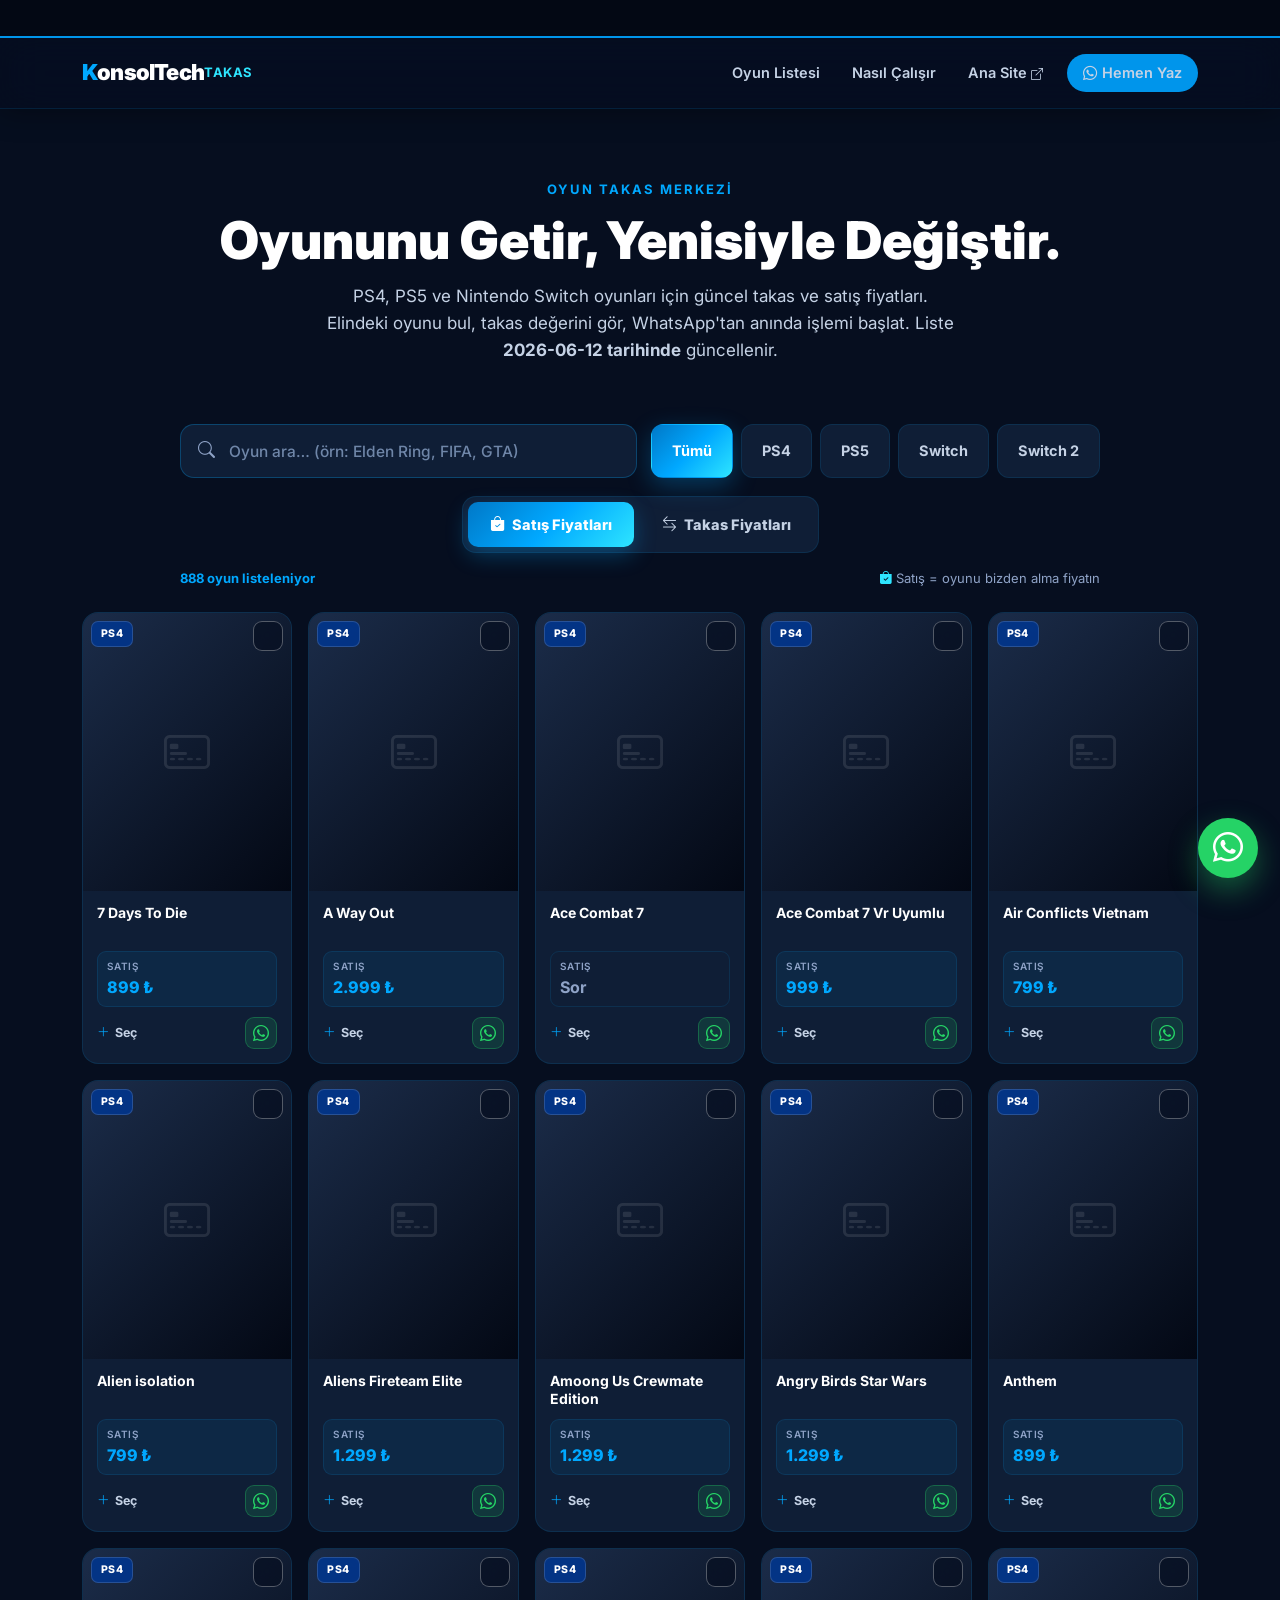
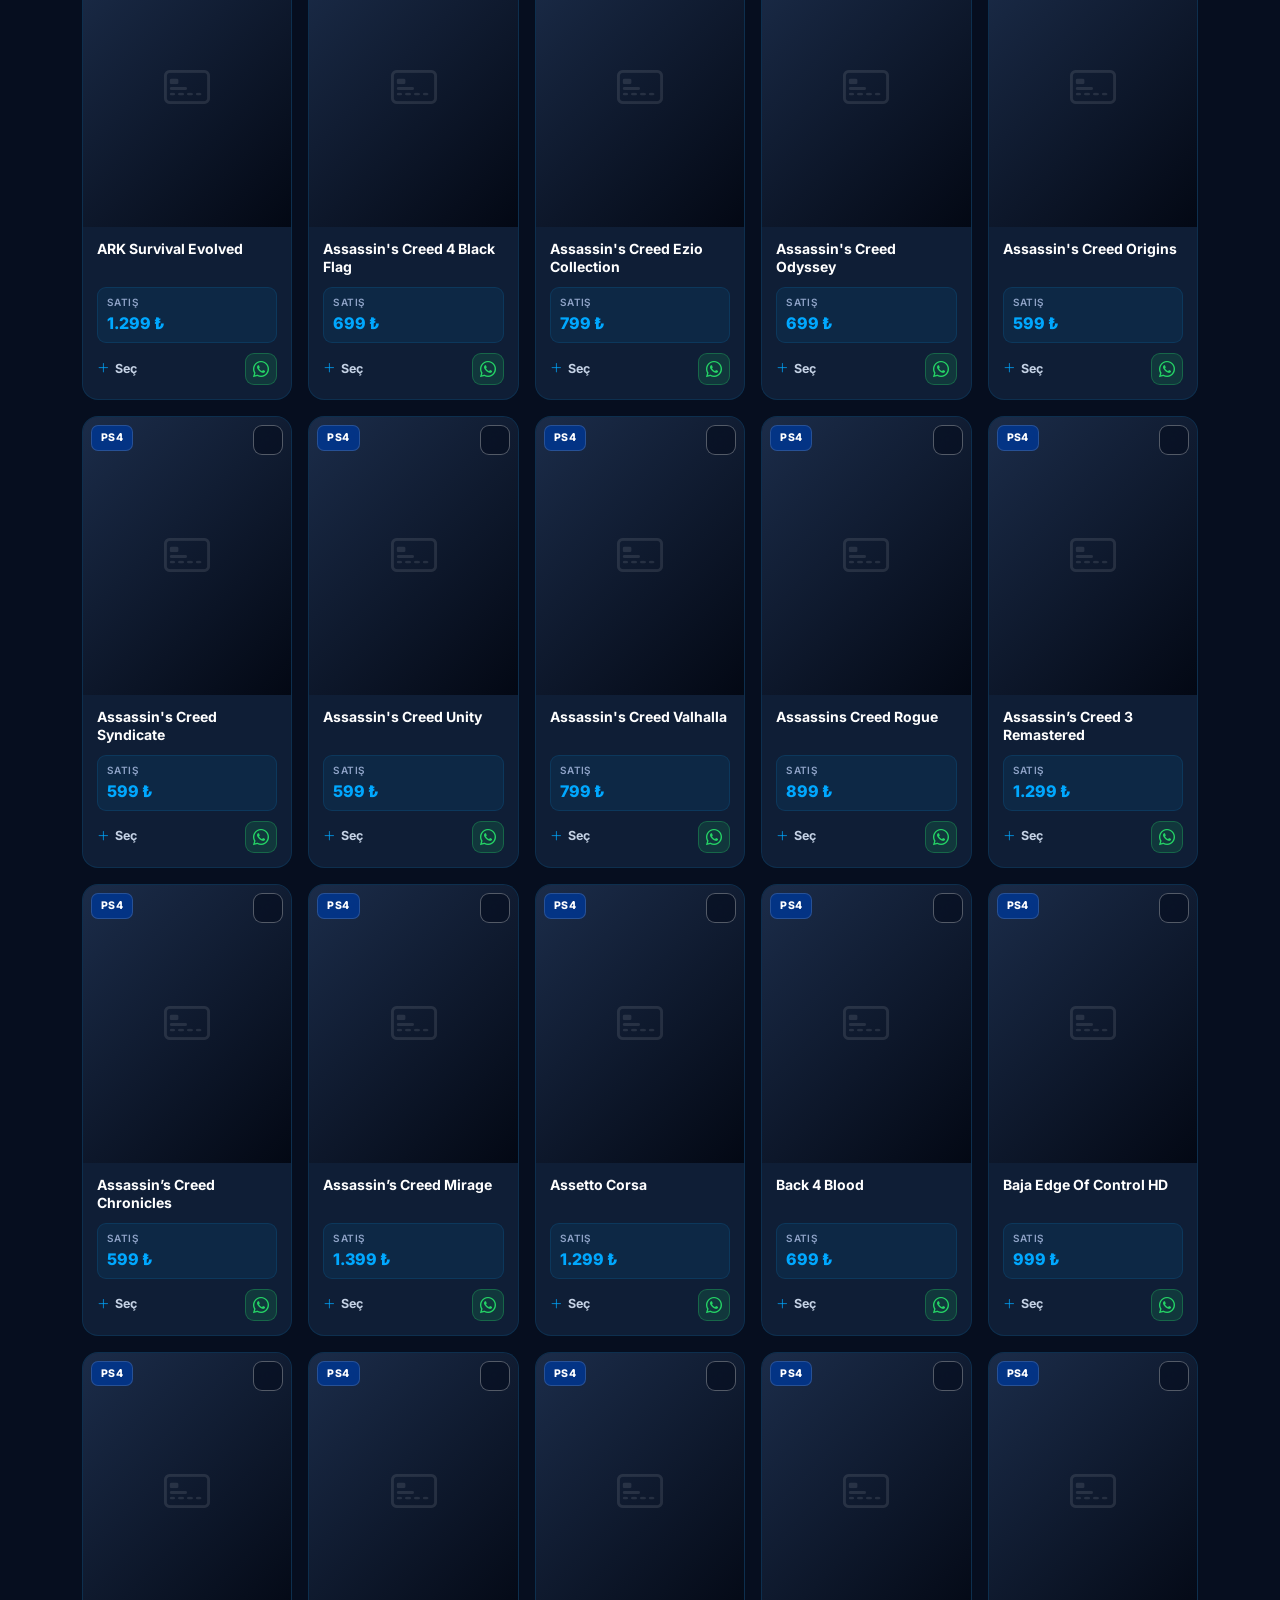
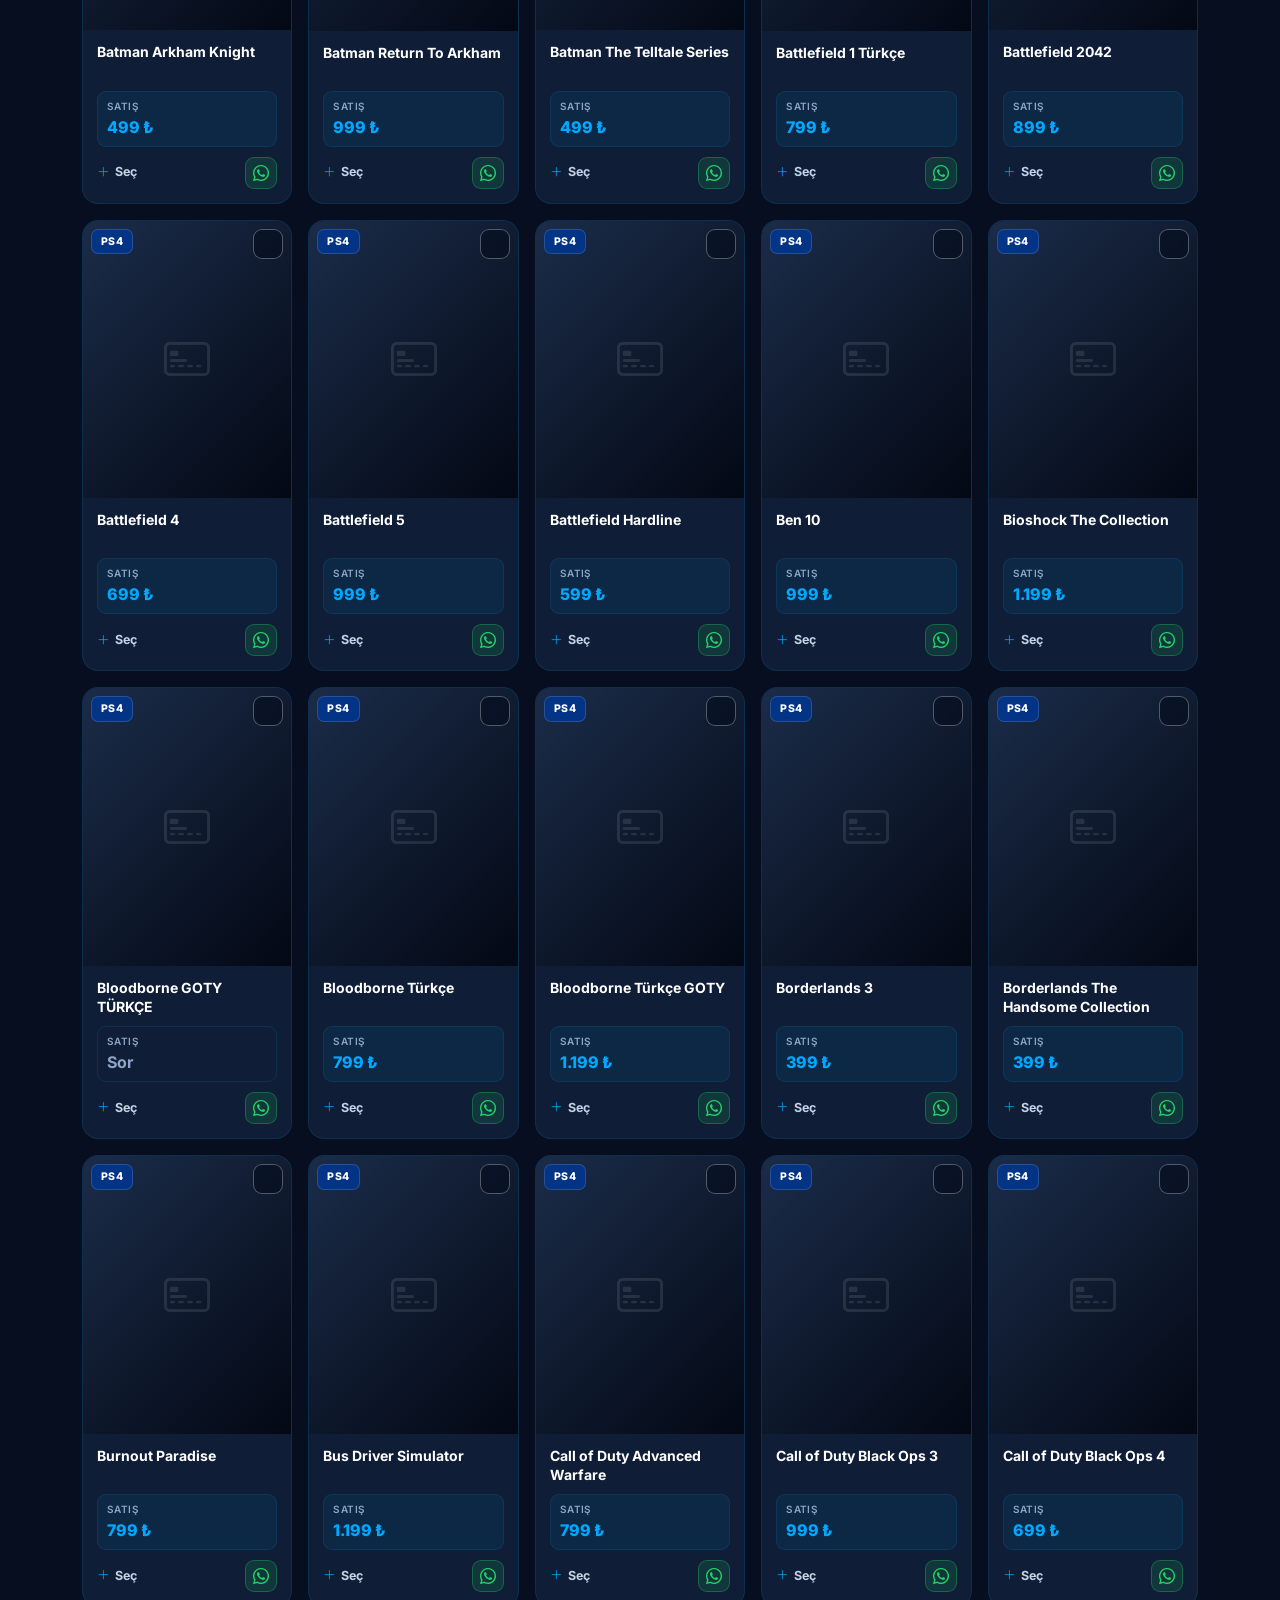
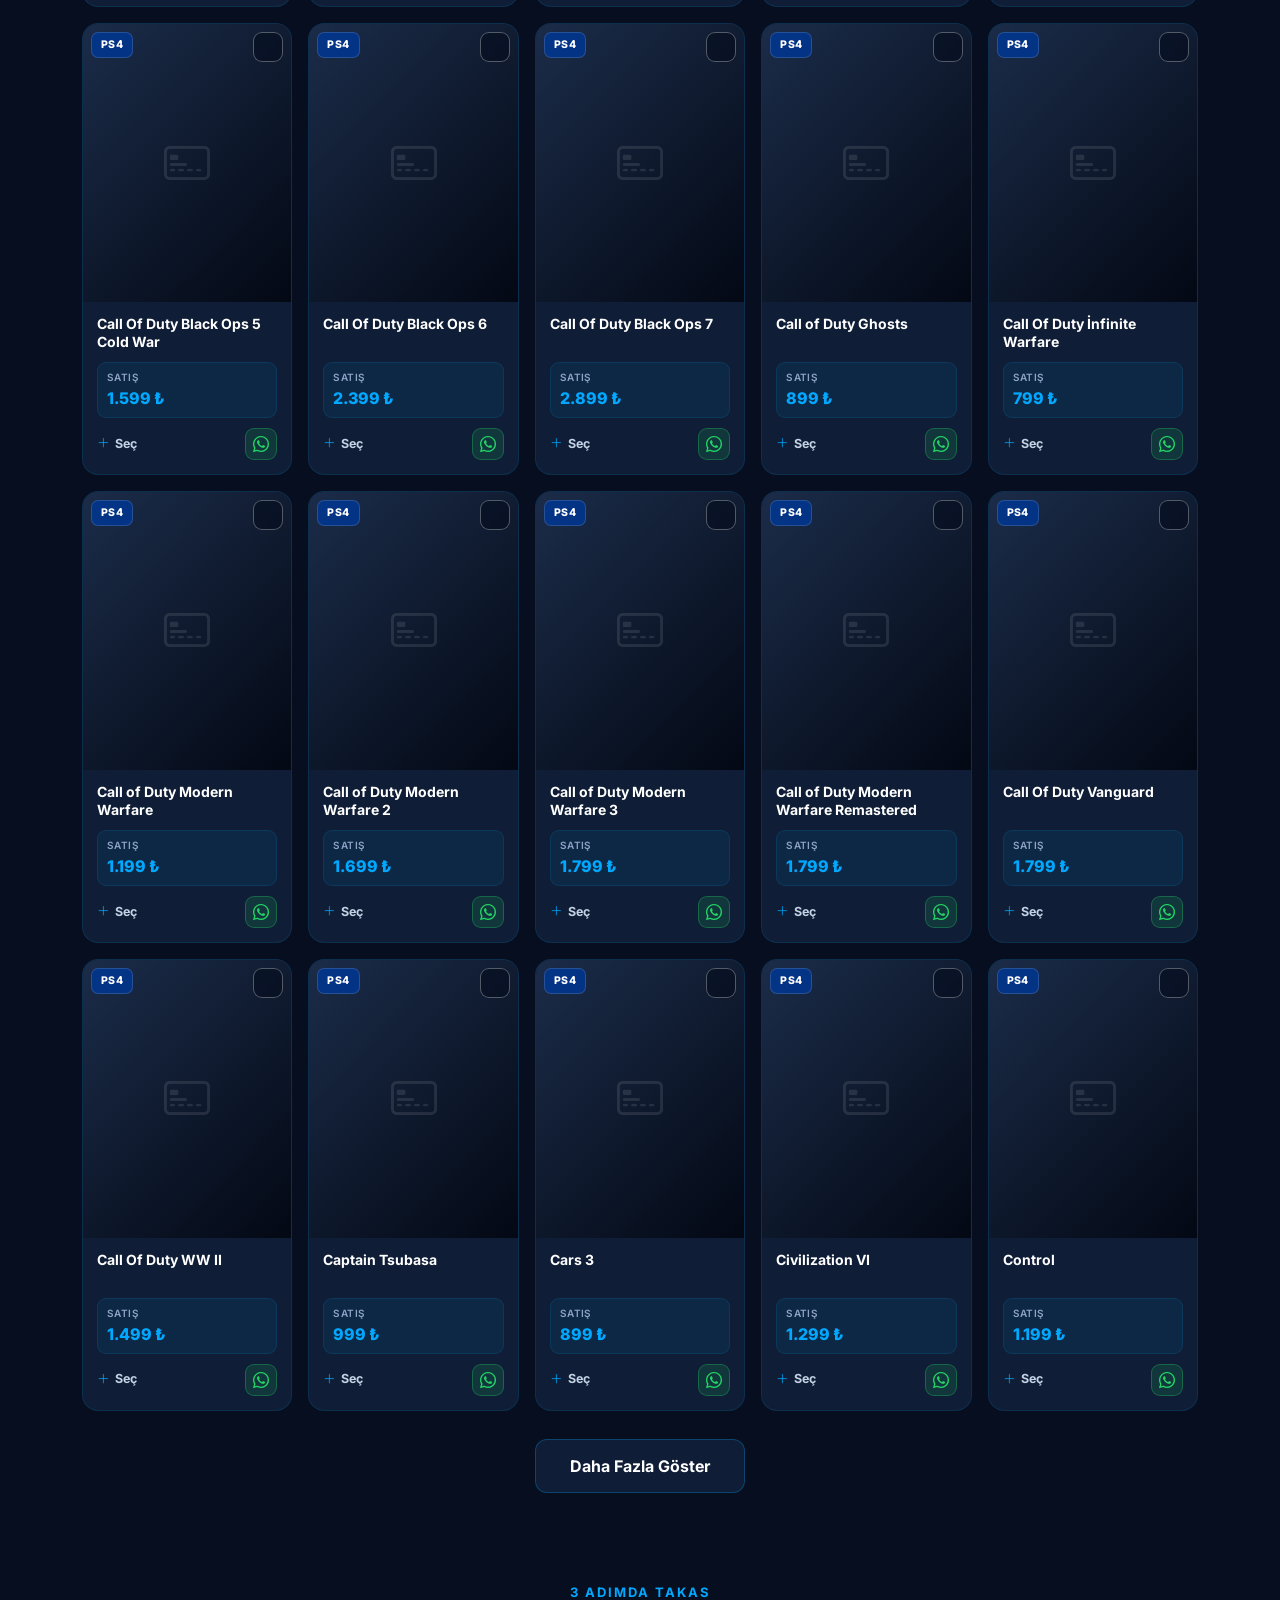
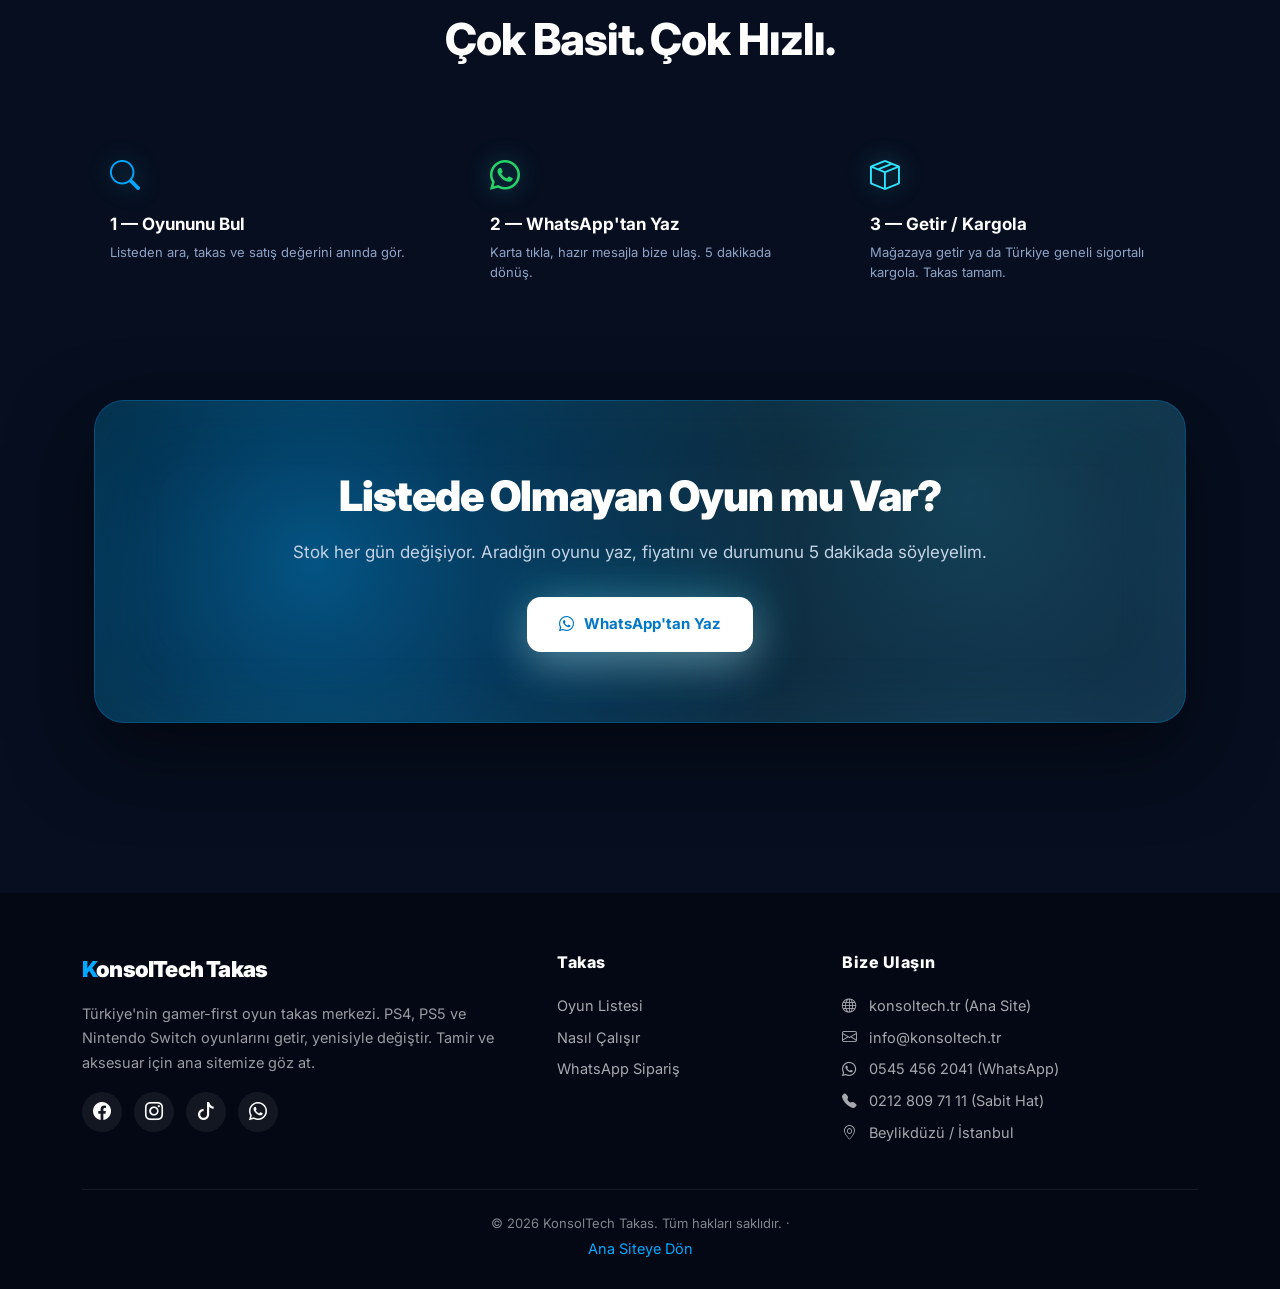
==== index.html @ df7745d8 "Google Search Console doğrulama meta etiketi eklendi Co-Authored-By: Claude Fable 5 <noreply@anthrop" ====
<!DOCTYPE html>
<html lang="tr">
<head>
<meta charset="UTF-8">
<meta name="viewport" content="width=device-width, initial-scale=1.0">

<title>Oyun Takas Merkezi | PS4 · PS5 · Switch Takas & Fiyat Listesi - KonsolTech</title>
<meta name="description" content="PS4, PS5, Nintendo Switch ve Switch 2 oyunları için güncel takas ve satış fiyatları. 870+ oyun, canlı arama, haftalık güncel liste. Oyununu getir, yenisiyle değiştir.">
<meta name="keywords" content="oyun takas, ps5 oyun takas, ps4 oyun takas, switch oyun takas, oyun fiyat listesi, ikinci el oyun, oyun değişimi, konsoltech takas, oyun takas hesaplama">
<meta name="author" content="KonsolTech - Yunus Emre Alakaz">
<meta name="robots" content="index, follow, max-image-preview:large">
<meta name="google-site-verification" content="ezY5ieU7Fpi9igBNHTkPbemkuV08y1YNwA5RbL8aCO8">
<link rel="canonical" href="https://takas.konsoltech.tr/">

<meta property="og:title" content="Oyun Takas Merkezi | KonsolTech">
<meta property="og:description" content="870+ oyun için güncel takas ve satış fiyatları. Oyununu getir, yenisiyle değiştir.">
<meta property="og:type" content="website">
<meta property="og:url" content="https://takas.konsoltech.tr/">
<meta property="og:locale" content="tr_TR">
<meta property="og:site_name" content="KonsolTech Takas">
<meta property="og:image" content="https://takas.konsoltech.tr/og-banner.jpg">
<meta property="og:image:width" content="1200">
<meta property="og:image:height" content="630">
<meta property="og:image:alt" content="KonsolTech Takas — Oyununu getir, yenisiyle değiştir. PS4, PS5, Switch oyun takası.">

<meta name="twitter:card" content="summary_large_image">
<meta name="twitter:title" content="Oyun Takas Merkezi - KonsolTech">
<meta name="twitter:description" content="PS4·PS5·Switch oyunları için güncel takas fiyatları. Canlı arama.">
<meta name="twitter:image" content="https://takas.konsoltech.tr/og-banner.jpg">

<link rel="preconnect" href="https://fonts.googleapis.com">
<link rel="preconnect" href="https://fonts.gstatic.com" crossorigin>
<link rel="preconnect" href="https://media.rawg.io">
<link rel="preconnect" href="https://shared.cloudflare.steamstatic.com">
<link href="https://fonts.googleapis.com/css2?family=Inter:wght@400;500;600;700;800;900&display=swap" rel="stylesheet">

<link href="https://cdn.jsdelivr.net/npm/bootstrap@5.3.2/dist/css/bootstrap.min.css" rel="stylesheet">
<link rel="stylesheet" href="https://cdn.jsdelivr.net/npm/bootstrap-icons@1.11.2/font/bootstrap-icons.css">

<script type="application/ld+json">
{
  "@context": "https://schema.org",
  "@type": "Store",
  "name": "KonsolTech Oyun Takas Merkezi",
  "url": "https://takas.konsoltech.tr",
  "image": "https://takas.konsoltech.tr/og-banner.jpg",
  "description": "PS4, PS5, Nintendo Switch oyun takas ve satış hizmeti.",
  "parentOrganization": {"@type": "Organization", "name": "KonsolTech", "url": "https://konsoltech.tr"},
  "founder": {"@type": "Person", "name": "Yunus Emre Alakaz"},
  "areaServed": "TR",
  "telephone": "+902128097111",
  "email": "info@konsoltech.tr",
  "address": {"@type": "PostalAddress", "addressLocality": "Beylikdüzü", "addressRegion": "İstanbul", "addressCountry": "TR"},
  "makesOffer": {
    "@type": "AggregateOffer",
    "name": "Oyun takas ve satış fiyat listesi",
    "priceCurrency": "TRY",
    "lowPrice": "199",
    "highPrice": "3999",
    "offerCount": "874"
  }
}
</script>

<script type="application/ld+json">
{
  "@context": "https://schema.org",
  "@type": "HowTo",
  "name": "3 Adımda Oyun Takası",
  "description": "KonsolTech'te oyun takası nasıl yapılır: oyununu bul, WhatsApp'tan yaz, getir veya kargola.",
  "step": [
    {"@type": "HowToStep", "position": 1, "name": "Oyununu Bul", "text": "Listeden ara, takas ve satış değerini anında gör."},
    {"@type": "HowToStep", "position": 2, "name": "WhatsApp'tan Yaz", "text": "Karta tıkla, hazır mesajla bize ulaş. 5 dakikada dönüş."},
    {"@type": "HowToStep", "position": 3, "name": "Getir / Kargola", "text": "Mağazaya getir ya da Türkiye geneli sigortalı kargola. Takas tamam."}
  ]
}
</script>

<link rel="stylesheet" href="styles.css?v=9">
</head>

<body>

<!-- Top SEO Strip -->
<div class="kt-marquee" aria-hidden="true">
  <div class="kt-marquee-track">
    <span><b>★</b> Oyununu Getir — Yenisiyle Değiştir</span>
    <span><b>•</b> 870+ Oyun Güncel Fiyat Listesi</span>
    <span><b>•</b> PS4 · PS5 · Switch · Switch 2</span>
    <span><b>•</b> Haftalık Güncel Takas Değerleri</span>
    <span><b>•</b> Şeffaf Fiyat, Anında Hesap</span>
    <span><b>★</b> Gamer'a Gamer Hizmeti</span>
    <span><b>•</b> Türkiye Geneli Sigortalı Kargo</span>
  </div>
</div>

<!-- Navbar -->
<nav class="kt-nav navbar navbar-expand-lg">
  <div class="container">
    <a class="kt-brand" href="index.html"><span>K</span>onsolTech <small style="font-weight:700;font-size:13px;color:var(--kt-cyan);letter-spacing:.5px;">TAKAS</small></a>
    <button class="navbar-toggler" type="button" data-bs-toggle="collapse" data-bs-target="#ktNav">
      <span class="navbar-toggler-icon"></span>
    </button>
    <div class="collapse navbar-collapse justify-content-end" id="ktNav">
      <ul class="navbar-nav align-items-lg-center">
        <li class="nav-item"><a class="nav-link" href="#liste">Oyun Listesi</a></li>
        <li class="nav-item"><a class="nav-link" href="#nasil">Nasıl Çalışır</a></li>
        <li class="nav-item"><a class="nav-link" href="https://konsoltech.tr" target="_blank" rel="noopener">Ana Site <i class="bi bi-box-arrow-up-right" style="font-size:12px;"></i></a></li>
        <li class="nav-item"><a class="kt-cta-nav nav-link" href="https://wa.me/905454562041" target="_blank" rel="noopener"><i class="bi bi-whatsapp"></i> Hemen Yaz</a></li>
      </ul>
    </div>
  </div>
</nav>

<!-- HERO / HEADER -->
<section class="kt-section kt-takas-head" id="liste">
  <div class="container">
    <div class="kt-section-title">
      <div class="eyebrow">Oyun Takas Merkezi</div>
      <h1 style="font-size:clamp(30px,5vw,52px);font-weight:900;line-height:1.1;margin-bottom:14px;">Oyununu Getir, <span class="grad">Yenisiyle Değiştir.</span></h1>
      <p>PS4, PS5 ve Nintendo Switch oyunları için güncel takas ve satış fiyatları. Elindeki oyunu bul, takas değerini gör, WhatsApp'tan anında işlemi başlat. Liste <b id="ktUpdated">haftalık</b> güncellenir.</p>
    </div>

    <!-- Arama + Filtre -->
    <div class="kt-takas-controls">
      <div class="kt-search">
        <i class="bi bi-search"></i>
        <input type="search" id="ktSearch" placeholder="Oyun ara… (örn: Elden Ring, FIFA, GTA)" autocomplete="off">
        <button id="ktClear" class="kt-search-clear" aria-label="Temizle" hidden><i class="bi bi-x-lg"></i></button>
      </div>
      <div class="kt-tabs" id="ktTabs">
        <button class="kt-tab is-active" data-platform="all">Tümü</button>
        <button class="kt-tab" data-platform="ps4">PS4</button>
        <button class="kt-tab" data-platform="ps5">PS5</button>
        <button class="kt-tab" data-platform="switch1">Switch</button>
        <button class="kt-tab" data-platform="switch2">Switch 2</button>
      </div>
    </div>

    <!-- Fiyat Modu: Satış / Takas (aynı anda biri görünür) -->
    <div class="kt-mode" id="ktMode" role="tablist" aria-label="Fiyat türü">
      <button class="kt-mode-btn is-active" data-mode="sell" role="tab" aria-selected="true"><i class="bi bi-bag-check-fill"></i> Satış Fiyatları</button>
      <button class="kt-mode-btn" data-mode="buy" role="tab" aria-selected="false"><i class="bi bi-arrow-left-right"></i> Takas Fiyatları</button>
    </div>

    <div class="kt-takas-meta">
      <span id="ktCount">Yükleniyor…</span>
      <span class="kt-legend" id="ktLegend">
        <i class="bi bi-bag-check-fill"></i> Satış = oyunu bizden alma fiyatın
      </span>
    </div>

    <!-- Sonuç Grid -->
    <div class="kt-game-grid" id="ktGrid" aria-live="polite"></div>

    <!-- Boş durum -->
    <div class="kt-empty" id="ktEmpty" hidden>
      <i class="bi bi-controller"></i>
      <h4>Aradığın oyunu bulamadık</h4>
      <p>Listede yoksa bile elimizde olabilir — WhatsApp'tan sor, anında dönelim.</p>
      <a href="https://wa.me/905454562041" class="kt-btn-primary" target="_blank" rel="noopener"><i class="bi bi-whatsapp"></i> WhatsApp'tan Sor</a>
    </div>

    <button class="kt-loadmore" id="ktMore" hidden>Daha Fazla Göster</button>
  </div>
</section>

<!-- NASIL ÇALIŞIR -->
<section class="kt-section" id="nasil" style="padding-top:0;">
  <div class="container">
    <div class="kt-section-title">
      <div class="eyebrow">3 Adımda Takas</div>
      <h2>Çok Basit. Çok Hızlı.</h2>
    </div>
    <div class="row g-4">
      <div class="col-md-4">
        <div class="kt-trust-item" style="flex-direction:column;align-items:flex-start;gap:14px;padding:28px;height:100%;">
          <i class="bi bi-search" style="font-size:30px;color:var(--kt-blue-hi);"></i>
          <div><div class="t" style="font-size:17px;">1 — Oyununu Bul</div><div class="s" style="margin-top:6px;">Listeden ara, takas ve satış değerini anında gör.</div></div>
        </div>
      </div>
      <div class="col-md-4">
        <div class="kt-trust-item" style="flex-direction:column;align-items:flex-start;gap:14px;padding:28px;height:100%;">
          <i class="bi bi-whatsapp" style="font-size:30px;color:#25D366;"></i>
          <div><div class="t" style="font-size:17px;">2 — WhatsApp'tan Yaz</div><div class="s" style="margin-top:6px;">Karta tıkla, hazır mesajla bize ulaş. 5 dakikada dönüş.</div></div>
        </div>
      </div>
      <div class="col-md-4">
        <div class="kt-trust-item" style="flex-direction:column;align-items:flex-start;gap:14px;padding:28px;height:100%;">
          <i class="bi bi-box-seam" style="font-size:30px;color:var(--kt-cyan);"></i>
          <div><div class="t" style="font-size:17px;">3 — Getir / Kargola</div><div class="s" style="margin-top:6px;">Mağazaya getir ya da Türkiye geneli sigortalı kargola. Takas tamam.</div></div>
        </div>
      </div>
    </div>
  </div>
</section>

<!-- FINAL CTA -->
<section class="kt-section" style="padding-top: 0;">
  <div class="container">
    <div class="kt-cta-final">
      <h2>Listede Olmayan Oyun mu Var?</h2>
      <p>Stok her gün değişiyor. Aradığın oyunu yaz, fiyatını ve durumunu 5 dakikada söyleyelim.</p>
      <a href="https://wa.me/905454562041" class="kt-btn-primary" target="_blank" rel="noopener">
        <i class="bi bi-whatsapp"></i> WhatsApp'tan Yaz
      </a>
    </div>
  </div>
</section>

<!-- FOOTER -->
<footer class="kt-footer">
  <div class="container">
    <div class="row g-4">
      <div class="col-lg-5">
        <div class="brand-foot mb-3"><span>K</span>onsolTech Takas</div>
        <p style="font-size: 14.5px; line-height: 1.7; color: rgba(255,255,255,0.6);">Türkiye'nin gamer-first oyun takas merkezi. PS4, PS5 ve Nintendo Switch oyunlarını getir, yenisiyle değiştir. Tamir ve aksesuar için ana sitemize göz at.</p>
        <div class="kt-social mt-3">
          <a href="https://www.facebook.com/profile.php?id=61586407559344" target="_blank" rel="noopener" aria-label="Facebook"><i class="bi bi-facebook"></i></a>
          <a href="https://www.instagram.com/konsoltekk" target="_blank" rel="noopener" aria-label="Instagram"><i class="bi bi-instagram"></i></a>
          <a href="https://www.tiktok.com/@konsoltech" target="_blank" rel="noopener" aria-label="TikTok"><i class="bi bi-tiktok"></i></a>
          <a href="https://wa.me/905454562041" target="_blank" rel="noopener" aria-label="WhatsApp"><i class="bi bi-whatsapp"></i></a>
        </div>
      </div>

      <div class="col-lg-3 col-md-4 col-6">
        <h6>Takas</h6>
        <a href="#liste">Oyun Listesi</a>
        <a href="#nasil">Nasıl Çalışır</a>
        <a href="https://wa.me/905454562041" target="_blank" rel="noopener">WhatsApp Sipariş</a>
      </div>

      <div class="col-lg-4 col-md-4">
        <h6>Bize Ulaşın</h6>
        <a href="https://konsoltech.tr" target="_blank" rel="noopener"><i class="bi bi-globe me-2"></i> konsoltech.tr (Ana Site)</a>
        <a href="mailto:info@konsoltech.tr"><i class="bi bi-envelope me-2"></i> info@konsoltech.tr</a>
        <a href="https://wa.me/905454562041" target="_blank" rel="noopener"><i class="bi bi-whatsapp me-2"></i> 0545 456 2041 (WhatsApp)</a>
        <a href="tel:+902128097111"><i class="bi bi-telephone-fill me-2"></i> 0212 809 71 11 (Sabit Hat)</a>
        <a href="#"><i class="bi bi-geo-alt me-2"></i> Beylikdüzü / İstanbul</a>
      </div>
    </div>

    <div class="copy text-center">
      © 2026 KonsolTech Takas. Tüm hakları saklıdır. · <a href="https://konsoltech.tr" target="_blank" rel="noopener" style="color:var(--kt-blue-hi);">Ana Siteye Dön</a>
    </div>
  </div>
</footer>

<!-- Toplu Seçim / Sepet Çubuğu -->
<div class="kt-bulkbar" id="ktBulk" hidden>
  <div class="container kt-bulk-inner">
    <div class="kt-bulk-info">
      <span class="kt-bulk-count"><i class="bi bi-controller"></i> <b id="ktBulkCount">0</b> oyun seçili</span>
      <div class="kt-bulk-totals">
        <span class="kt-bulk-tot kt-bulk-sell" id="ktBulkSellBox"><span id="ktBulkSellLbl">Alıyorsun</span><b id="ktBulkSell">0 ₺</b></span>
        <span class="kt-bulk-tot kt-bulk-buy" id="ktBulkBuyBox"><span id="ktBulkBuyLbl">Veriyorsun</span><b id="ktBulkBuy">0 ₺</b></span>
        <span class="kt-bulk-net" id="ktBulkNet" hidden><span id="ktBulkNetLbl">Ödenecek fark</span><b id="ktBulkNetVal">0 ₺</b></span>
      </div>
    </div>
    <div class="kt-bulk-actions">
      <button class="kt-bulk-clear" id="ktBulkClear" type="button">Temizle</button>
      <a class="kt-btn-primary kt-bulk-wa" id="ktBulkWa" href="https://wa.me/905454562041" target="_blank" rel="noopener"><i class="bi bi-whatsapp"></i> Seçilenleri Gönder</a>
    </div>
  </div>
</div>

<!-- WhatsApp floating button -->
<a href="https://wa.me/905454562041" class="kt-whatsapp" target="_blank" rel="noopener" aria-label="WhatsApp ile yaz">
  <i class="bi bi-whatsapp"></i>
</a>

<script src="https://cdn.jsdelivr.net/npm/bootstrap@5.3.2/dist/js/bootstrap.bundle.min.js"></script>
<script src="app.js?v=11"></script>
</body>
</html>
---- styles.css ----
:root {
  /* Brand */
  --kt-blue:     #0095EB;
  --kt-blue-hi:  #00A8FF;
  --kt-deep:     #0078C7;
  --kt-cyan:     #2EE5FF;
  --kt-gradient: linear-gradient(135deg, #0078C7 0%, #00A8FF 50%, #2EE5FF 100%);

  /* Surface */
  --kt-bg:       #060E1F;
  --kt-surface:  #0F1E36;
  --kt-surface2: #1B2C49;
  --kt-surface3: #2E4163;
  --kt-card:     #0F1E36;
  --kt-dark:     #0F1E36;
  --kt-darker:   #030814;

  /* Text */
  --kt-text:     #FFFFFF;
  --kt-body:     #C5D2E5;
  --kt-muted:    #8FA3C7;
  --kt-faded:    #6F86A8;

  /* Border */
  --kt-border:   rgba(0, 168, 255, 0.12);
  --kt-border-hi:rgba(0, 168, 255, 0.28);

  /* Effects */
  --kt-glow:     0 0 60px rgba(0, 168, 255, 0.45);
  --kt-glow-soft:0 0 120px rgba(46, 229, 255, 0.15);
}

* { box-sizing: border-box; }
html { scroll-behavior: smooth; }
body {
  font-family: 'Inter', system-ui, -apple-system, sans-serif;
  background: var(--kt-bg);
  color: var(--kt-text);
  padding-top: 132px;
  overflow-x: hidden;
  -webkit-font-smoothing: antialiased;
}

/* Top SEO Strip */
.kt-marquee {
  background: var(--kt-darker);
  color: #fff;
  height: 38px;
  line-height: 38px;
  font-size: 13px;
  font-weight: 500;
  position: fixed;
  top: 0;
  left: 0;
  right: 0;
  z-index: 1100;
  border-bottom: 2px solid var(--kt-blue);
  overflow: hidden;
}
.kt-marquee-track {
  display: inline-block;
  white-space: nowrap;
  animation: ktSlide 38s linear infinite;
  padding-left: 100%;
}
.kt-marquee-track span { padding: 0 28px; letter-spacing: 0.4px; }
.kt-marquee-track b { color: var(--kt-blue); font-weight: 700; }
@keyframes ktSlide {
  from { transform: translateX(0); }
  to   { transform: translateX(-100%); }
}

/* Navbar */
.kt-nav {
  position: fixed;
  top: 38px;
  left: 0;
  right: 0;
  background: rgba(6, 14, 31, 0.85);
  backdrop-filter: saturate(180%) blur(20px);
  -webkit-backdrop-filter: saturate(180%) blur(20px);
  border-bottom: 1px solid var(--kt-border);
  z-index: 1050;
  padding: 16px 0;
  box-shadow: 0 1px 30px rgba(0, 0, 0, 0.4);
}
.navbar-toggler {
  background: rgba(255,255,255,0.06);
  border-color: var(--kt-border);
}
.navbar-toggler-icon {
  filter: invert(1) brightness(1.2);
}
.kt-brand {
  font-weight: 900;
  font-size: 22px;
  letter-spacing: -0.8px;
  color: var(--kt-text);
  text-decoration: none;
  display: inline-flex;
  align-items: center;
  gap: 0;
}
.kt-brand img { height: 70px; width: auto; display: block; filter: drop-shadow(0 0 22px rgba(0, 168, 255, 0.45)); }
@media (max-width: 768px) {
  .kt-brand img { height: 52px; }
}
.kt-brand span { color: var(--kt-blue-hi); }
.kt-nav .nav-link {
  position: relative;
  font-weight: 600;
  font-size: 14.5px;
  color: var(--kt-body) !important;
  padding: 8px 16px !important;
  transition: color 0.2s;
}
.kt-nav .nav-link:hover { color: var(--kt-blue-hi) !important; }
/* Active page — color + animated underline indicator */
.kt-nav .nav-link.active { color: var(--kt-blue-hi) !important; }
.kt-nav .nav-link.active::after {
  content: '';
  position: absolute;
  left: 16px;
  right: 16px;
  bottom: 0;
  height: 2px;
  border-radius: 2px;
  background: var(--kt-gradient);
  box-shadow: 0 0 12px rgba(46, 229, 255, 0.6);
}
@media (max-width: 991px) {
  /* Stacked mobile menu — show active as a left bar instead of underline */
  .kt-nav .nav-link.active::after { left: 0; right: auto; top: 8px; bottom: 8px; width: 3px; height: auto; }
}
.kt-cta-nav {
  background: var(--kt-blue);
  background-size: 200% 100%;
  background-position: 0% 50%;
  color: #fff !important;
  padding: 10px 22px !important;
  border-radius: 999px;
  font-weight: 700;
  margin-left: 8px;
  transition: transform 0.2s, box-shadow 0.2s, background-position 0.35s ease;
}
.kt-cta-nav:hover {
  background: linear-gradient(135deg, var(--kt-deep), var(--kt-blue-hi));
  background-size: 200% 100%;
  background-position: 100% 50%;
  color: #fff !important;
  transform: translateY(-2px);
  box-shadow: 0 10px 25px rgba(0, 102, 255, 0.3);
}
.kt-cta-nav.active::after { display: none; }

/* Hero */
.kt-hero {
  background:
    radial-gradient(circle at 20% 30%, rgba(0, 168, 255, 0.18), transparent 55%),
    radial-gradient(circle at 80% 70%, rgba(46, 229, 255, 0.12), transparent 55%),
    linear-gradient(180deg, #060E1F 0%, #030814 100%);
  padding: 80px 0 100px;
  position: relative;
  overflow: hidden;
}
.kt-hero::before {
  content: '';
  position: absolute;
  inset: 0;
  background-image:
    linear-gradient(rgba(0, 168, 255, 0.07) 1px, transparent 1px),
    linear-gradient(90deg, rgba(0, 168, 255, 0.07) 1px, transparent 1px);
  background-size: 50px 50px;
  mask-image: radial-gradient(ellipse at center, black, transparent 70%);
  -webkit-mask-image: radial-gradient(ellipse at center, black, transparent 70%);
  pointer-events: none;
}
.kt-hero-inner { position: relative; z-index: 2; }

.kt-pill {
  display: inline-flex;
  align-items: center;
  gap: 8px;
  background: rgba(0, 168, 255, 0.12);
  color: var(--kt-blue-hi);
  padding: 8px 16px;
  border-radius: 999px;
  font-size: 13px;
  font-weight: 600;
  border: 1px solid rgba(0, 168, 255, 0.28);
  margin-bottom: 24px;
}
.kt-pill .pulse {
  width: 8px;
  height: 8px;
  background: var(--kt-blue);
  border-radius: 50%;
  animation: ktPulse 2s ease-in-out infinite;
}
@keyframes ktPulse {
  0%, 100% { opacity: 1; transform: scale(1); }
  50% { opacity: 0.5; transform: scale(1.4); }
}

.kt-hero h1 {
  font-size: clamp(36px, 5vw, 58px);
  font-weight: 900;
  letter-spacing: -1.5px;
  line-height: 1.05;
  margin-bottom: 22px;
}
.kt-hero h1 .grad {
  background: var(--kt-gradient);
  -webkit-background-clip: text;
  -webkit-text-fill-color: transparent;
  background-clip: text;
}
.kt-hero p.lead {
  font-size: 18px;
  color: var(--kt-body);
  line-height: 1.6;
  margin-bottom: 32px;
  max-width: 540px;
}

.kt-btn-primary {
  position: relative;
  overflow: hidden;
  background: var(--kt-gradient);
  background-size: 200% 100%;
  background-position: 0% 50%;
  color: #fff;
  padding: 16px 32px;
  border-radius: 14px;
  font-weight: 700;
  font-size: 15px;
  text-decoration: none;
  display: inline-flex;
  align-items: center;
  gap: 10px;
  transition: transform 0.25s, box-shadow 0.25s, background-position 0.4s ease;
  border: none;
  box-shadow: 0 8px 25px rgba(0, 168, 255, 0.45), 0 0 40px rgba(46, 229, 255, 0.18);
}
/* Shine sweep */
.kt-btn-primary::before {
  content: '';
  position: absolute;
  top: 0;
  left: -75%;
  width: 50%;
  height: 100%;
  background: linear-gradient(120deg, transparent, rgba(255,255,255,0.35), transparent);
  transform: skewX(-20deg);
  transition: left 0.6s ease;
  pointer-events: none;
}
.kt-btn-primary > * { position: relative; z-index: 1; }
.kt-btn-primary:hover {
  transform: translateY(-2px);
  background-position: 100% 50%;
  color: #fff;
  box-shadow: 0 14px 40px rgba(0, 168, 255, 0.55), 0 0 60px rgba(46, 229, 255, 0.25);
}
.kt-btn-primary:hover::before { left: 125%; }
.kt-btn-primary:active { transform: translateY(0); }
.kt-btn-ghost {
  background: rgba(255, 255, 255, 0.04);
  color: var(--kt-text);
  padding: 16px 28px;
  border-radius: 14px;
  font-weight: 600;
  text-decoration: none;
  display: inline-flex;
  align-items: center;
  gap: 10px;
  transition: background 0.2s, border-color 0.2s;
  border: 1px solid var(--kt-border-hi);
  margin-left: 12px;
}
.kt-btn-ghost:hover { background: rgba(0, 168, 255, 0.10); color: var(--kt-text); border-color: var(--kt-blue-hi); }

.kt-hero-stats {
  display: flex;
  gap: 36px;
  margin-top: 48px;
  flex-wrap: wrap;
}
.kt-stat { position: relative; padding-left: 36px; }
.kt-stat:first-child { padding-left: 0; }
.kt-stat:not(:first-child)::before {
  content: '';
  position: absolute;
  left: 0;
  top: 4px;
  bottom: 4px;
  width: 1px;
  background: linear-gradient(180deg, transparent, var(--kt-border-hi), transparent);
}
@media (max-width: 575px) {
  .kt-hero-stats { gap: 24px; }
  .kt-stat { padding-left: 24px; }
  .kt-stat:nth-child(odd) { padding-left: 0; }
  .kt-stat:nth-child(odd)::before { display: none; }
}
.kt-stat .num {
  font-size: 32px;
  font-weight: 900;
  color: var(--kt-text);
  letter-spacing: -1px;
  line-height: 1;
}
.kt-stat .lbl {
  font-size: 13px;
  color: var(--kt-muted);
  font-weight: 500;
  margin-top: 4px;
}

.kt-hero-visual {
  position: relative;
  border-radius: 28px;
  background: linear-gradient(135deg, #0F1E36 0%, #1B2C49 100%);
  aspect-ratio: 4/5;
  overflow: hidden;
  box-shadow: 0 30px 80px rgba(0, 168, 255, 0.25), 0 0 0 1px var(--kt-border-hi), inset 0 0 80px rgba(46, 229, 255, 0.08);
  display: flex;
  align-items: center;
  justify-content: center;
}
.kt-hero-visual::after {
  content: '';
  position: absolute;
  inset: 0;
  z-index: 2;
  pointer-events: none;
  background:
    linear-gradient(to top, rgba(6, 14, 31, 0.72) 0%, transparent 32%),
    linear-gradient(to bottom, rgba(6, 14, 31, 0.42) 0%, transparent 26%),
    linear-gradient(to right, rgba(6, 14, 31, 0.40) 0%, transparent 24%),
    linear-gradient(to left, rgba(6, 14, 31, 0.40) 0%, transparent 24%),
    radial-gradient(circle at 30% 30%, rgba(0, 168, 255, 0.22), transparent 60%);
}
.kt-controller-icon {
  font-size: 220px;
  color: rgba(255, 255, 255, 0.97);
  position: relative;
  z-index: 2;
  filter: drop-shadow(0 10px 30px rgba(0, 168, 255, 0.7)) drop-shadow(0 0 60px rgba(46, 229, 255, 0.4));
}
.kt-floating-badge {
  position: absolute;
  background: rgba(15, 30, 54, 0.85);
  backdrop-filter: blur(12px);
  -webkit-backdrop-filter: blur(12px);
  border: 1px solid var(--kt-border-hi);
  color: #fff;
  border-radius: 16px;
  padding: 14px 18px;
  font-weight: 700;
  font-size: 14px;
  display: flex;
  align-items: center;
  gap: 10px;
  box-shadow: 0 10px 30px rgba(0, 0, 0, 0.5), 0 0 30px rgba(0, 168, 255, 0.15);
  z-index: 3;
}
.kt-floating-badge i { color: var(--kt-cyan); font-size: 22px; filter: drop-shadow(0 0 8px rgba(46, 229, 255, 0.6)); }
.kt-fb-1 { top: 30px; left: -20px; animation: ktFloat 4s ease-in-out infinite; }
.kt-fb-2 { bottom: 60px; right: -10px; animation: ktFloat 4s ease-in-out infinite reverse; animation-delay: 1s; }
.kt-fb-3 { top: 50%; right: -30px; animation: ktFloat 5s ease-in-out infinite; animation-delay: 0.5s; }
@keyframes ktFloat {
  0%, 100% { transform: translateY(0); }
  50% { transform: translateY(-12px); }
}

/* Section base */
.kt-section { padding: 90px 0; }
.kt-section-title {
  text-align: center;
  margin-bottom: 60px;
}
.kt-section-title .eyebrow {
  color: var(--kt-blue);
  font-weight: 700;
  font-size: 13px;
  text-transform: uppercase;
  letter-spacing: 2px;
  margin-bottom: 12px;
}
.kt-section-title h2 {
  font-size: clamp(30px, 4vw, 44px);
  font-weight: 800;
  letter-spacing: -1px;
  line-height: 1.15;
  margin-bottom: 16px;
}
.kt-section-title p {
  color: var(--kt-muted);
  font-size: 17px;
  max-width: 640px;
  margin: 0 auto;
  line-height: 1.6;
}

/* Section title eyebrow */
.kt-section-title .eyebrow { color: var(--kt-blue-hi); }
.kt-section-title h2 { color: var(--kt-text); }
.kt-section-title p { color: var(--kt-body); }

/* Trust strip */
.kt-trust {
  background: var(--kt-surface);
  border-top: 1px solid var(--kt-border);
  border-bottom: 1px solid var(--kt-border);
  padding: 40px 0;
}
.kt-trust-item {
  display: flex;
  align-items: center;
  gap: 14px;
  padding: 12px 0;
}
.kt-trust-item i {
  font-size: 32px;
  color: var(--kt-cyan);
  flex-shrink: 0;
  filter: drop-shadow(0 0 12px rgba(46, 229, 255, 0.45));
}
.kt-trust-item .t { font-weight: 700; font-size: 15px; color: var(--kt-text); }
.kt-trust-item .s { font-size: 13px; color: var(--kt-muted); }

/* Service cards */
.kt-svc-grid {
  display: grid;
  grid-template-columns: repeat(auto-fit, minmax(280px, 1fr));
  gap: 24px;
}
.kt-svc {
  background: var(--kt-surface);
  border: 1px solid var(--kt-border);
  border-radius: 22px;
  padding: 32px 28px;
  transition: transform 0.3s, box-shadow 0.3s, border-color 0.3s;
  position: relative;
  overflow: hidden;
}
.kt-svc::before {
  content: '';
  position: absolute;
  top: 0;
  left: 0;
  right: 0;
  height: 3px;
  background: var(--kt-gradient);
  transform: scaleX(0);
  transform-origin: left;
  transition: transform 0.4s;
}
.kt-svc:hover {
  transform: translateY(-6px);
  background: var(--kt-surface2);
  box-shadow: 0 20px 50px rgba(0, 0, 0, 0.5), 0 0 50px rgba(0, 168, 255, 0.12);
  border-color: var(--kt-border-hi);
}
.kt-svc:hover::before { transform: scaleX(1); }

.kt-svc-icon {
  width: 56px;
  height: 56px;
  border-radius: 14px;
  background: linear-gradient(135deg, rgba(0, 168, 255, 0.18), rgba(46, 229, 255, 0.10));
  border: 1px solid var(--kt-border-hi);
  color: var(--kt-cyan);
  display: flex;
  align-items: center;
  justify-content: center;
  font-size: 26px;
  margin-bottom: 20px;
  filter: drop-shadow(0 0 18px rgba(0, 168, 255, 0.25));
}
.kt-svc h3 {
  font-size: 19px;
  font-weight: 800;
  margin-bottom: 12px;
  letter-spacing: -0.4px;
  color: var(--kt-text);
}
.kt-svc p {
  color: var(--kt-body);
  font-size: 14.5px;
  line-height: 1.6;
  margin-bottom: 18px;
}
.kt-svc .price {
  font-size: 14px;
  font-weight: 700;
  color: var(--kt-blue-hi);
  display: flex;
  align-items: center;
  gap: 6px;
}

/* Console grid (homepage diğer konsollar) */
.kt-console-grid {
  display: grid;
  grid-template-columns: repeat(3, 1fr);
  gap: 22px;
}
.kt-console-card {
  background: var(--kt-surface);
  border: 1px solid var(--kt-border);
  border-radius: 22px;
  overflow: hidden;
  text-decoration: none;
  color: inherit;
  transition: transform 0.3s, border-color 0.3s, box-shadow 0.3s;
  display: flex;
  flex-direction: column;
}
.kt-console-card:hover {
  transform: translateY(-6px);
  border-color: var(--kt-border-hi);
  box-shadow: 0 24px 60px rgba(0, 0, 0, 0.5), 0 0 50px rgba(0, 168, 255, 0.12);
  color: inherit;
}
.kt-console-img {
  aspect-ratio: 4 / 3;
  overflow: hidden;
  background: linear-gradient(135deg, #030814, #0F1E36);
  position: relative;
}
.kt-console-img img {
  width: 100%;
  height: 100%;
  object-fit: cover;
  object-position: center;
  transition: transform 0.5s;
  display: block;
}
.kt-console-card:hover .kt-console-img img { transform: scale(1.05); }
.kt-console-body { padding: 26px; }
.kt-console-body h4 {
  font-size: 19px;
  font-weight: 800;
  color: var(--kt-text);
  margin-bottom: 8px;
  letter-spacing: -0.4px;
}
.kt-console-body p {
  color: var(--kt-body);
  font-size: 14px;
  line-height: 1.6;
  margin-bottom: 14px;
}
.kt-console-arrow {
  color: var(--kt-blue-hi);
  font-weight: 700;
  font-size: 14px;
  display: inline-flex;
  align-items: center;
  gap: 6px;
  transition: gap 0.2s;
}
.kt-console-card:hover .kt-console-arrow { gap: 12px; }
.kt-console-cta-card {
  background: linear-gradient(135deg, var(--kt-surface) 0%, var(--kt-surface2) 100%);
  border: 1px dashed var(--kt-border-hi);
}

/* Atölye section */
.kt-atolye {
  display: grid;
  grid-template-columns: 1.1fr 1fr;
  gap: 50px;
  align-items: center;
  background: linear-gradient(135deg, var(--kt-surface) 0%, var(--kt-surface2) 100%);
  border: 1px solid var(--kt-border);
  border-radius: 32px;
  padding: 40px;
  position: relative;
  overflow: hidden;
}
.kt-atolye::before {
  content: '';
  position: absolute;
  top: -100px;
  right: -100px;
  width: 380px;
  height: 380px;
  background: radial-gradient(circle, rgba(0, 168, 255, 0.18), transparent 60%);
  pointer-events: none;
}
.kt-atolye-img {
  border-radius: 22px;
  overflow: hidden;
  position: relative;
  z-index: 2;
  border: 1px solid var(--kt-border-hi);
  box-shadow: 0 20px 50px rgba(0, 0, 0, 0.5);
}
.kt-atolye-img img {
  width: 100%;
  height: auto;
  display: block;
  aspect-ratio: 4/3;
  object-fit: cover;
}
.kt-atolye-text { position: relative; z-index: 2; }
.kt-atolye-text h2 {
  font-size: clamp(26px, 3vw, 36px);
  font-weight: 800;
  letter-spacing: -0.8px;
  line-height: 1.2;
  margin: 16px 0 16px;
  color: var(--kt-text);
}
.kt-atolye-text p {
  color: var(--kt-body);
  font-size: 16px;
  line-height: 1.7;
  margin-bottom: 22px;
}
.kt-atolye-list {
  list-style: none;
  padding: 0;
  margin: 0 0 28px;
}
.kt-atolye-list li {
  display: flex;
  align-items: flex-start;
  gap: 10px;
  padding: 7px 0;
  font-size: 15px;
  color: var(--kt-body);
}
.kt-atolye-list li i {
  color: var(--kt-cyan);
  font-size: 18px;
  flex-shrink: 0;
  margin-top: 2px;
}

@media (max-width: 992px) {
  .kt-console-grid { grid-template-columns: repeat(2, 1fr); }
  .kt-atolye { grid-template-columns: 1fr; padding: 28px; gap: 30px; }
}
@media (max-width: 600px) {
  .kt-console-grid { grid-template-columns: 1fr; }
}

/* Visual image fills */
.kt-hero-visual > img,
.kt-hero-visual > video,
.kt-tier-visual > img,
.kt-tier-visual > video {
  position: absolute;
  inset: 0;
  width: 100%;
  height: 100%;
  object-fit: cover;
  z-index: 1;
  display: block;
}

/* Tier Comparison */
.kt-tier-grid {
  display: grid;
  grid-template-columns: repeat(4, 1fr);
  gap: 22px;
  align-items: stretch;
}
.kt-tier {
  background: var(--kt-surface);
  border: 1px solid var(--kt-border);
  border-radius: 24px;
  padding: 36px 30px 32px;
  position: relative;
  display: flex;
  flex-direction: column;
  transition: transform 0.3s, box-shadow 0.3s, border-color 0.3s;
}
.kt-tier:hover {
  transform: translateY(-4px);
  border-color: var(--kt-border-hi);
  box-shadow: 0 24px 60px rgba(0, 0, 0, 0.5), 0 0 50px rgba(0, 168, 255, 0.10);
}
.kt-tier.featured {
  background: linear-gradient(180deg, var(--kt-surface) 0%, var(--kt-surface2) 100%);
  border: 2px solid var(--kt-blue-hi);
  box-shadow: 0 24px 60px rgba(0, 168, 255, 0.30), 0 0 80px rgba(46, 229, 255, 0.18);
  transform: translateY(-12px);
  z-index: 2;
}
.kt-tier.featured:hover {
  transform: translateY(-16px);
}

.kt-tier-tag {
  position: absolute;
  top: 14px;
  left: 50%;
  transform: translateX(-50%);
  background: rgba(255, 255, 255, 0.06);
  border: 1px solid var(--kt-border);
  color: var(--kt-body);
  font-size: 11px;
  font-weight: 700;
  letter-spacing: 0.8px;
  padding: 6px 14px;
  border-radius: 999px;
  text-transform: uppercase;
}
.kt-tier.featured .kt-tier-tag {
  background: var(--kt-gradient);
  border: none;
  color: #fff;
  box-shadow: 0 6px 18px rgba(0, 168, 255, 0.55);
}
.kt-tier-tag.pro {
  background: linear-gradient(135deg, #ff8a00, #ff5a00);
  border: none;
  color: #fff;
  box-shadow: 0 6px 18px rgba(255, 90, 0, 0.45);
}

.kt-tier-visual {
  height: 150px;
  border-radius: 18px;
  background: linear-gradient(135deg, rgba(0, 168, 255, 0.10), rgba(46, 229, 255, 0.05));
  border: 1px solid var(--kt-border);
  display: flex;
  align-items: center;
  justify-content: center;
  margin-bottom: 24px;
  margin-top: 18px;
  position: relative;
  overflow: hidden;
}
.kt-tier-visual i {
  font-size: 84px;
  color: var(--kt-cyan);
  filter: drop-shadow(0 6px 18px rgba(0, 168, 255, 0.5));
  z-index: 2;
}
.kt-tier.featured .kt-tier-visual {
  background: linear-gradient(135deg, #030814 0%, #0F1E36 100%);
  border-color: var(--kt-border-hi);
}
.kt-tier.featured .kt-tier-visual::after {
  content: '';
  position: absolute;
  inset: -50%;
  background: radial-gradient(circle at center, rgba(0, 168, 255, 0.35), transparent 60%);
}
.kt-tier.featured .kt-tier-visual i {
  color: #fff;
  font-size: 92px;
  filter: drop-shadow(0 8px 26px rgba(0, 168, 255, 0.85)) drop-shadow(0 0 40px rgba(46, 229, 255, 0.5));
}
.kt-tier.pro .kt-tier-visual {
  background: linear-gradient(135deg, rgba(255, 138, 0, 0.18), rgba(255, 90, 0, 0.08));
  border-color: rgba(255, 138, 0, 0.25);
}
.kt-tier.pro .kt-tier-visual i {
  color: #FFB060;
  filter: drop-shadow(0 6px 18px rgba(255, 106, 0, 0.55));
}

.kt-tier h3 {
  font-size: 22px;
  font-weight: 800;
  letter-spacing: -0.5px;
  margin-bottom: 8px;
  text-align: center;
  color: var(--kt-text);
}
.kt-tier.featured h3 { color: var(--kt-blue-hi); }
.kt-tier.pro h3 { color: #FFB060; }

.kt-tier .lead-line {
  text-align: center;
  font-size: 14px;
  color: var(--kt-body);
  line-height: 1.6;
  margin-bottom: 22px;
  min-height: 60px;
}

.kt-tier-features {
  list-style: none;
  padding: 0;
  margin: 0 0 26px 0;
  flex-grow: 1;
}
.kt-tier-features li {
  display: flex;
  align-items: flex-start;
  gap: 10px;
  padding: 9px 0;
  font-size: 14.5px;
  color: var(--kt-body);
  font-weight: 500;
  border-bottom: 1px dashed rgba(255, 255, 255, 0.06);
}
.kt-tier-features li:last-child { border-bottom: none; }
.kt-tier-features li i {
  color: var(--kt-cyan);
  font-size: 18px;
  flex-shrink: 0;
  margin-top: 1px;
}
.kt-tier.pro .kt-tier-features li i { color: #FFB060; }

.kt-tier-cta {
  display: block;
  text-align: center;
  padding: 14px 18px;
  border-radius: 12px;
  font-weight: 700;
  font-size: 14.5px;
  text-decoration: none;
  background: rgba(255, 255, 255, 0.04);
  color: var(--kt-text);
  border: 1px solid var(--kt-border-hi);
  transition: background 0.2s, transform 0.2s, border-color 0.2s;
}
.kt-tier-cta:hover {
  background: rgba(0, 168, 255, 0.12);
  color: #fff;
  border-color: var(--kt-blue-hi);
  transform: translateY(-2px);
}
.kt-tier.featured .kt-tier-cta {
  background: var(--kt-gradient);
  color: #fff;
  border: none;
  box-shadow: 0 10px 28px rgba(0, 168, 255, 0.5);
}
.kt-tier.featured .kt-tier-cta:hover {
  color: #fff;
  filter: brightness(1.1);
  box-shadow: 0 14px 36px rgba(0, 168, 255, 0.65);
}
.kt-tier.pro .kt-tier-cta {
  background: linear-gradient(135deg, #ff8a00, #ff5a00);
  color: #fff;
  border: none;
  box-shadow: 0 10px 28px rgba(255, 90, 0, 0.3);
}
.kt-tier.pro .kt-tier-cta:hover { color: #fff; }

/* Price transparency note under each tier CTA */
.kt-tier-pricenote {
  display: flex;
  align-items: center;
  justify-content: center;
  gap: 6px;
  margin-top: 12px;
  font-size: 12.5px;
  font-weight: 600;
  color: var(--kt-muted);
  letter-spacing: 0.2px;
}
.kt-tier-pricenote i { color: var(--kt-cyan); font-size: 13px; }

/* Elite tier (GuliKit) — violet accent */
.kt-tier.elite .kt-tier-tag {
  background: linear-gradient(135deg, #A855F7, #7C3AED);
  border: none;
  color: #fff;
  box-shadow: 0 6px 18px rgba(168, 85, 247, 0.5);
}
.kt-tier.elite .kt-tier-visual {
  background: linear-gradient(135deg, rgba(168, 85, 247, 0.18), rgba(124, 58, 237, 0.08));
  border-color: rgba(168, 85, 247, 0.35);
}
.kt-tier.elite .kt-tier-visual i {
  color: #C084FC;
  filter: drop-shadow(0 6px 18px rgba(168, 85, 247, 0.55));
}
.kt-tier.elite h3 { color: #C084FC; }
.kt-tier.elite .kt-tier-features li i { color: #C084FC; }
.kt-tier.elite .kt-tier-cta {
  background: linear-gradient(135deg, #A855F7, #7C3AED);
  color: #fff;
  border: none;
  box-shadow: 0 10px 28px rgba(168, 85, 247, 0.45);
}
.kt-tier.elite .kt-tier-cta:hover {
  color: #fff;
  filter: brightness(1.1);
  box-shadow: 0 14px 36px rgba(168, 85, 247, 0.6);
}

@media (max-width: 1199px) {
  .kt-tier-grid { grid-template-columns: repeat(2, 1fr); gap: 20px; }
  .kt-tier.featured { transform: none; }
  .kt-tier.featured:hover { transform: translateY(-4px); }
}
@media (max-width: 640px) {
  .kt-tier-grid { grid-template-columns: 1fr; }
}

/* Process */
.kt-process { background: linear-gradient(180deg, var(--kt-surface) 0%, var(--kt-bg) 100%); }
.kt-step {
  text-align: center;
  position: relative;
  padding: 24px 14px;
}
.kt-step-num {
  width: 64px;
  height: 64px;
  border-radius: 50%;
  background: var(--kt-surface2);
  border: 2px solid var(--kt-blue-hi);
  color: var(--kt-cyan);
  display: flex;
  align-items: center;
  justify-content: center;
  font-size: 22px;
  font-weight: 900;
  margin: 0 auto 20px;
  position: relative;
  z-index: 2;
  box-shadow: 0 8px 24px rgba(0, 168, 255, 0.35), 0 0 30px rgba(46, 229, 255, 0.20);
}
.kt-step h4 {
  font-size: 17px;
  font-weight: 800;
  margin-bottom: 10px;
  letter-spacing: -0.3px;
  color: var(--kt-text);
}
.kt-step p {
  font-size: 14px;
  color: var(--kt-body);
  line-height: 1.6;
}
/* Connector line between process steps (desktop only — they sit in one row) */
@media (min-width: 992px) {
  .kt-process .row > [class*="col-"]:not(:last-child) .kt-step::after {
    content: '';
    position: absolute;
    top: 56px;
    left: calc(50% + 44px);
    right: calc(-50% + 44px);
    height: 2px;
    background: linear-gradient(90deg, rgba(0, 168, 255, 0.55), rgba(0, 168, 255, 0.12));
    z-index: 0;
  }
}

/* Why us */
.kt-why {
  background: linear-gradient(135deg, #030814 0%, #0F1E36 100%);
  color: #fff;
  border-radius: 32px;
  padding: 70px 50px;
  margin: 0 12px;
  position: relative;
  overflow: hidden;
  border: 1px solid var(--kt-border-hi);
}
.kt-why::before {
  content: '';
  position: absolute;
  top: -100px;
  right: -100px;
  width: 400px;
  height: 400px;
  background: radial-gradient(circle, rgba(0, 168, 255, 0.4), transparent 60%);
}
.kt-why::after {
  content: '';
  position: absolute;
  bottom: -120px;
  left: -120px;
  width: 360px;
  height: 360px;
  background: radial-gradient(circle, rgba(46, 229, 255, 0.18), transparent 60%);
}
.kt-why-inner { position: relative; z-index: 2; }
.kt-why h2 {
  color: #fff;
  font-size: clamp(28px, 4vw, 40px);
  font-weight: 900;
  letter-spacing: -1px;
  margin-bottom: 18px;
}
.kt-why p.sub { color: rgba(255, 255, 255, 0.7); font-size: 16px; margin-bottom: 0; line-height: 1.6; }
.kt-why-feat {
  display: flex;
  gap: 14px;
  align-items: flex-start;
  padding: 14px 0;
}
.kt-why-feat .ico {
  width: 44px;
  height: 44px;
  border-radius: 12px;
  background: rgba(0, 168, 255, 0.18);
  border: 1px solid var(--kt-border-hi);
  color: var(--kt-cyan);
  display: flex;
  align-items: center;
  justify-content: center;
  font-size: 22px;
  flex-shrink: 0;
  filter: drop-shadow(0 0 12px rgba(46, 229, 255, 0.35));
}
.kt-why-feat h5 {
  font-size: 16px;
  font-weight: 700;
  margin-bottom: 6px;
  color: #fff;
}
.kt-why-feat p {
  font-size: 14px;
  color: rgba(255, 255, 255, 0.65);
  margin: 0;
  line-height: 1.5;
}

/* FAQ */
.kt-faq .accordion-item {
  border: 1px solid var(--kt-border);
  border-radius: 16px !important;
  margin-bottom: 12px;
  overflow: hidden;
  background: var(--kt-surface);
}
.kt-faq .accordion-button {
  font-weight: 700;
  font-size: 16px;
  color: var(--kt-text);
  padding: 22px 24px;
  background: var(--kt-surface);
  border: none;
  box-shadow: none !important;
}
.kt-faq .accordion-button::after {
  filter: brightness(2.2) hue-rotate(180deg);
}
.kt-faq .accordion-button:not(.collapsed) {
  background: rgba(0, 168, 255, 0.10);
  color: var(--kt-blue-hi);
}
.kt-faq .accordion-body {
  padding: 0 24px 22px;
  color: var(--kt-body);
  line-height: 1.7;
  font-size: 15px;
  background: var(--kt-surface);
}

/* SEO content */
.kt-seo-content {
  background: var(--kt-surface);
  border-top: 1px solid var(--kt-border);
}
.kt-seo-content h2, .kt-seo-content h3 {
  font-weight: 800;
  letter-spacing: -0.5px;
  margin-top: 36px;
  margin-bottom: 14px;
}
.kt-seo-content h2 { font-size: 28px; color: var(--kt-text); }
.kt-seo-content h3 { font-size: 21px; color: var(--kt-blue-hi); }
.kt-seo-content p {
  color: var(--kt-body);
  line-height: 1.8;
  font-size: 15.5px;
  margin-bottom: 16px;
}
.kt-seo-content ul { padding-left: 22px; margin-bottom: 18px; }
.kt-seo-content ul li { margin-bottom: 8px; line-height: 1.7; color: var(--kt-body); }
.kt-seo-content strong { color: var(--kt-text); }

/* CTA */
.kt-cta-final {
  background:
    radial-gradient(circle at 20% 50%, rgba(0, 168, 255, 0.45), transparent 55%),
    radial-gradient(circle at 80% 30%, rgba(46, 229, 255, 0.20), transparent 55%),
    linear-gradient(135deg, #030814 0%, #0F1E36 100%);
  color: #fff;
  border-radius: 30px;
  padding: 70px 40px;
  margin: 0 12px;
  text-align: center;
  position: relative;
  overflow: hidden;
  border: 1px solid var(--kt-border-hi);
  box-shadow: 0 30px 80px rgba(0, 0, 0, 0.5), inset 0 0 80px rgba(46, 229, 255, 0.08);
}
.kt-cta-final h2 {
  font-size: clamp(28px, 4vw, 42px);
  font-weight: 900;
  letter-spacing: -1px;
  color: #fff;
  margin-bottom: 18px;
}
.kt-cta-final p { color: var(--kt-body); font-size: 17px; margin-bottom: 32px; }
.kt-cta-final .kt-btn-primary {
  background: #fff;
  color: var(--kt-deep);
  box-shadow: 0 14px 40px rgba(255, 255, 255, 0.25), 0 0 60px rgba(46, 229, 255, 0.30);
}
.kt-cta-final .kt-btn-primary:hover {
  background: #fff;
  color: var(--kt-deep);
  filter: none;
  transform: translateY(-2px) scale(1.02);
}

/* Footer */
.kt-footer {
  background: var(--kt-darker);
  color: rgba(255, 255, 255, 0.7);
  padding: 60px 0 24px;
  margin-top: 80px;
}
.kt-footer h6 { color: #fff; font-weight: 800; margin-bottom: 18px; letter-spacing: 0.5px; }
.kt-footer a { color: rgba(255, 255, 255, 0.65); text-decoration: none; transition: color 0.2s; display: block; padding: 5px 0; font-size: 14.5px; }
.kt-footer a:hover { color: var(--kt-cyan); }
.kt-footer .brand-foot { color: #fff; font-weight: 900; font-size: 22px; letter-spacing: -0.8px; }
.kt-footer .brand-foot span { color: var(--kt-blue-hi); }
.kt-footer .copy {
  border-top: 1px solid rgba(255, 255, 255, 0.08);
  margin-top: 40px;
  padding-top: 24px;
  font-size: 13px;
  color: rgba(255, 255, 255, 0.5);
}
.kt-social a {
  display: inline-flex;
  align-items: center;
  justify-content: center;
  width: 40px;
  height: 40px;
  border-radius: 50%;
  background: rgba(255, 255, 255, 0.06);
  color: #fff;
  margin-right: 8px;
  font-size: 18px;
  padding: 0;
  transition: background 0.2s, transform 0.2s;
}
.kt-social a:hover { background: var(--kt-blue); transform: translateY(-3px); color: #fff; }

/* WhatsApp floating */
.kt-whatsapp {
  position: fixed;
  bottom: 22px;
  right: 22px;
  width: 60px;
  height: 60px;
  border-radius: 50%;
  background: #25d366;
  color: #fff;
  display: flex;
  align-items: center;
  justify-content: center;
  font-size: 30px;
  z-index: 999;
  box-shadow: 0 12px 30px rgba(37, 211, 102, 0.4);
  text-decoration: none;
  transition: transform 0.25s;
  animation: ktPulse2 2.4s ease-in-out infinite;
}
.kt-whatsapp:hover { transform: scale(1.08); color: #fff; }
/* Hover tooltip — "Hemen Yaz" label slides out to the left */
.kt-whatsapp::after {
  content: "Hemen Yaz";
  position: absolute;
  right: 72px;
  top: 50%;
  transform: translateY(-50%) translateX(8px);
  background: #0F1E36;
  color: #fff;
  font-size: 13px;
  font-weight: 700;
  white-space: nowrap;
  padding: 8px 14px;
  border-radius: 10px;
  border: 1px solid var(--kt-border-hi);
  box-shadow: 0 8px 22px rgba(0, 0, 0, 0.45);
  opacity: 0;
  visibility: hidden;
  pointer-events: none;
  transition: opacity 0.25s ease, transform 0.25s ease;
}
.kt-whatsapp:hover::after {
  opacity: 1;
  visibility: visible;
  transform: translateY(-50%) translateX(0);
}
@media (max-width: 768px) { .kt-whatsapp::after { display: none; } }
@keyframes ktPulse2 {
  0%, 100% { box-shadow: 0 12px 30px rgba(37, 211, 102, 0.4), 0 0 0 0 rgba(37, 211, 102, 0.5); }
  50% { box-shadow: 0 12px 30px rgba(37, 211, 102, 0.4), 0 0 0 14px rgba(37, 211, 102, 0); }
}

@media (max-width: 768px) {
  body { padding-top: 110px; }
  .kt-hero { padding: 50px 0 70px; }
  .kt-section { padding: 60px 0; }
  .kt-why, .kt-cta-final { padding: 50px 24px; border-radius: 22px; }
  .kt-floating-badge { font-size: 12px; padding: 10px 14px; }
  .kt-controller-icon { font-size: 140px; }
  .kt-hero-stats { gap: 24px; }
  .kt-btn-ghost { margin-left: 0; margin-top: 12px; }
}

/* Page hero (subpages) */
.kt-page-hero {
  background:
    radial-gradient(circle at 30% 50%, rgba(0, 168, 255, 0.18), transparent 55%),
    radial-gradient(circle at 70% 30%, rgba(46, 229, 255, 0.10), transparent 50%),
    linear-gradient(180deg, #060E1F 0%, #030814 100%);
  padding: 70px 0 60px;
  position: relative;
  overflow: hidden;
}
.kt-page-hero::before {
  content: '';
  position: absolute;
  inset: 0;
  background-image:
    linear-gradient(rgba(0, 168, 255, 0.05) 1px, transparent 1px),
    linear-gradient(90deg, rgba(0, 168, 255, 0.05) 1px, transparent 1px);
  background-size: 50px 50px;
  mask-image: radial-gradient(ellipse at center, black, transparent 70%);
  -webkit-mask-image: radial-gradient(ellipse at center, black, transparent 70%);
  pointer-events: none;
}
.kt-page-hero-inner { position: relative; z-index: 2; text-align: center; }
.kt-breadcrumb {
  display: inline-flex;
  align-items: center;
  gap: 8px;
  color: var(--kt-muted);
  font-size: 13px;
  font-weight: 500;
  margin-bottom: 16px;
}
.kt-breadcrumb a {
  color: var(--kt-blue-hi);
  text-decoration: none;
}
.kt-breadcrumb a:hover { color: var(--kt-cyan); }
.kt-page-hero h1 {
  font-size: clamp(32px, 4.5vw, 52px);
  font-weight: 900;
  letter-spacing: -1.2px;
  line-height: 1.1;
  margin-bottom: 16px;
  color: var(--kt-text);
}
.kt-page-hero h1 .grad {
  background: var(--kt-gradient);
  -webkit-background-clip: text;
  -webkit-text-fill-color: transparent;
  background-clip: text;
}
.kt-page-hero p.lead {
  color: var(--kt-body);
  font-size: 17px;
  max-width: 640px;
  margin: 0 auto;
  line-height: 1.6;
}

/* Service card with image (hizmetler page) */
.kt-svc-img-grid {
  display: grid;
  grid-template-columns: repeat(auto-fit, minmax(320px, 1fr));
  gap: 24px;
}
.kt-svc-img {
  background: var(--kt-surface);
  border: 1px solid var(--kt-border);
  border-radius: 22px;
  overflow: hidden;
  transition: transform 0.3s, border-color 0.3s, box-shadow 0.3s;
  display: flex;
  flex-direction: column;
}
.kt-svc-img:hover {
  transform: translateY(-6px);
  border-color: var(--kt-border-hi);
  box-shadow: 0 24px 60px rgba(0, 0, 0, 0.5), 0 0 50px rgba(0, 168, 255, 0.12);
}
.kt-svc-img-visual {
  height: 220px;
  background: linear-gradient(135deg, #030814, #0F1E36);
  overflow: hidden;
  position: relative;
}
.kt-svc-img-visual img,
.kt-svc-img-visual video {
  width: 100%;
  height: 100%;
  object-fit: cover;
  transition: transform 0.5s;
  display: block;
}
.kt-svc-img:hover .kt-svc-img-visual img { transform: scale(1.05); }
.kt-svc-img-body { padding: 28px; flex-grow: 1; display: flex; flex-direction: column; }
.kt-svc-img-body .icon-wrap {
  width: 42px;
  height: 42px;
  border-radius: 10px;
  background: rgba(0, 168, 255, 0.15);
  border: 1px solid var(--kt-border-hi);
  color: var(--kt-cyan);
  display: flex;
  align-items: center;
  justify-content: center;
  margin-bottom: 16px;
  font-size: 20px;
}
.kt-svc-img-body h3 {
  font-size: 19px;
  font-weight: 800;
  color: var(--kt-text);
  margin-bottom: 12px;
  letter-spacing: -0.4px;
}
.kt-svc-img-body p {
  color: var(--kt-body);
  font-size: 14.5px;
  line-height: 1.6;
  margin-bottom: 18px;
  flex-grow: 1;
}
.kt-svc-img-body .price {
  font-size: 13px;
  font-weight: 700;
  color: var(--kt-blue-hi);
  display: inline-flex;
  align-items: center;
  gap: 6px;
  padding: 8px 12px;
  background: rgba(0, 168, 255, 0.10);
  border-radius: 8px;
  align-self: flex-start;
}

/* Contact form */
.kt-contact-grid {
  display: grid;
  grid-template-columns: 1fr 1fr;
  gap: 30px;
}
.kt-contact-card {
  background: var(--kt-surface);
  border: 1px solid var(--kt-border);
  border-radius: 22px;
  padding: 36px;
}
.kt-contact-card h3 {
  font-size: 22px;
  font-weight: 800;
  color: var(--kt-text);
  margin-bottom: 20px;
  letter-spacing: -0.5px;
}
.kt-contact-info {
  list-style: none;
  padding: 0;
  margin: 0;
}
.kt-contact-info li {
  display: flex;
  align-items: flex-start;
  gap: 14px;
  padding: 14px 0;
  border-bottom: 1px solid var(--kt-border);
}
.kt-contact-info li:last-child { border-bottom: none; }
.kt-contact-info .ico {
  width: 44px;
  height: 44px;
  border-radius: 12px;
  background: rgba(0, 168, 255, 0.15);
  border: 1px solid var(--kt-border-hi);
  color: var(--kt-cyan);
  display: flex;
  align-items: center;
  justify-content: center;
  font-size: 20px;
  flex-shrink: 0;
}
.kt-contact-info .lbl { font-size: 12px; color: var(--kt-muted); text-transform: uppercase; letter-spacing: 1px; font-weight: 600; }
.kt-contact-info .val { color: var(--kt-text); font-size: 15px; font-weight: 600; }
.kt-contact-info a { color: var(--kt-text); text-decoration: none; }
.kt-contact-info a:hover { color: var(--kt-blue-hi); }

.kt-form .form-control {
  background: var(--kt-bg);
  border: 1px solid var(--kt-border);
  color: var(--kt-text);
  padding: 14px 16px;
  border-radius: 10px;
  font-size: 15px;
}
.kt-form .form-control:focus {
  background: var(--kt-bg);
  border-color: var(--kt-blue-hi);
  color: var(--kt-text);
  box-shadow: 0 0 0 3px rgba(0, 168, 255, 0.18);
}
.kt-form label {
  color: var(--kt-body);
  font-size: 13px;
  font-weight: 600;
  margin-bottom: 6px;
}

@media (max-width: 768px) {
  .kt-contact-grid { grid-template-columns: 1fr; gap: 20px; }
  .kt-contact-card { padding: 28px 22px; }
}

/* Aras Kargo card */
.kt-cargo-code-card {
  background: linear-gradient(135deg, #030814 0%, #0F1E36 100%);
  border: 2px solid var(--kt-blue-hi);
  border-radius: 24px;
  padding: 40px 30px;
  text-align: center;
  position: relative;
  overflow: hidden;
  box-shadow: 0 24px 60px rgba(0, 168, 255, 0.25), 0 0 80px rgba(46, 229, 255, 0.18);
}
.kt-cargo-code-card::before {
  content: '';
  position: absolute;
  top: -100px;
  right: -100px;
  width: 380px;
  height: 380px;
  background: radial-gradient(circle, rgba(0, 168, 255, 0.25), transparent 60%);
  pointer-events: none;
}
.kt-cargo-code-card::after {
  content: '';
  position: absolute;
  bottom: -120px;
  left: -120px;
  width: 360px;
  height: 360px;
  background: radial-gradient(circle, rgba(46, 229, 255, 0.18), transparent 60%);
  pointer-events: none;
}
.kt-cargo-code-label {
  position: relative;
  z-index: 2;
  display: inline-flex;
  align-items: center;
  gap: 8px;
  background: rgba(0, 168, 255, 0.15);
  color: var(--kt-cyan);
  padding: 8px 18px;
  border-radius: 999px;
  font-size: 13px;
  font-weight: 700;
  letter-spacing: 1px;
  text-transform: uppercase;
  border: 1px solid var(--kt-border-hi);
  margin-bottom: 20px;
}
.kt-cargo-code-value {
  position: relative;
  z-index: 2;
  font-family: 'Inter', monospace;
  font-size: clamp(28px, 5vw, 48px);
  font-weight: 900;
  letter-spacing: 4px;
  color: #fff;
  margin-bottom: 22px;
  text-shadow: 0 0 30px rgba(0, 168, 255, 0.5);
  user-select: all;
  cursor: text;
}
.kt-cargo-copy {
  position: relative;
  z-index: 2;
  background: var(--kt-gradient);
  color: #fff;
  border: none;
  padding: 14px 28px;
  border-radius: 12px;
  font-weight: 700;
  font-size: 14px;
  cursor: pointer;
  display: inline-flex;
  align-items: center;
  gap: 8px;
  box-shadow: 0 10px 28px rgba(0, 168, 255, 0.45);
  transition: transform 0.2s, box-shadow 0.2s, filter 0.2s;
}
.kt-cargo-copy:hover {
  transform: translateY(-2px);
  filter: brightness(1.1);
  box-shadow: 0 14px 36px rgba(0, 168, 255, 0.6);
}
.kt-cargo-copy.copied {
  background: linear-gradient(135deg, #22C55E, #16A34A);
}
.kt-cargo-note {
  position: relative;
  z-index: 2;
  color: var(--kt-body);
  font-size: 14px;
  line-height: 1.6;
  margin-top: 18px;
  margin-bottom: 0;
}

.kt-cargo-steps {
  list-style: none;
  counter-reset: cargostep;
  padding: 0;
  margin: 18px 0 0 0;
}
.kt-cargo-steps li {
  counter-increment: cargostep;
  display: flex;
  gap: 14px;
  padding: 12px 0;
  border-bottom: 1px solid var(--kt-border);
  color: var(--kt-body);
  font-size: 14.5px;
  line-height: 1.6;
  position: relative;
  padding-left: 44px;
}
.kt-cargo-steps li:last-child { border-bottom: none; }
.kt-cargo-steps li::before {
  content: counter(cargostep);
  position: absolute;
  left: 0;
  top: 12px;
  width: 30px;
  height: 30px;
  border-radius: 50%;
  background: rgba(0, 168, 255, 0.15);
  border: 1px solid var(--kt-border-hi);
  color: var(--kt-cyan);
  display: flex;
  align-items: center;
  justify-content: center;
  font-weight: 800;
  font-size: 13px;
}
.kt-cargo-steps strong { color: var(--kt-text); }

.kt-cargo-trust {
  display: grid;
  grid-template-columns: repeat(3, 1fr);
  gap: 20px;
  margin-top: 36px;
}
.kt-cargo-trust-item {
  display: flex;
  align-items: flex-start;
  gap: 14px;
  background: var(--kt-surface);
  border: 1px solid var(--kt-border);
  border-radius: 16px;
  padding: 20px;
  font-size: 13.5px;
  line-height: 1.5;
  color: var(--kt-body);
}
.kt-cargo-trust-item i {
  font-size: 28px;
  color: var(--kt-cyan);
  flex-shrink: 0;
  margin-top: 2px;
  filter: drop-shadow(0 0 12px rgba(46, 229, 255, 0.4));
}
.kt-cargo-trust-item strong { color: var(--kt-text); font-size: 14.5px; }

@media (max-width: 768px) {
  .kt-cargo-trust { grid-template-columns: 1fr; }
  .kt-cargo-code-card { padding: 30px 20px; }
}

/* Cargo info card (kutuya not) */
.kt-cargo-note-card {
  margin-top: 30px;
  background: linear-gradient(135deg, rgba(255, 138, 0, 0.08), rgba(255, 90, 0, 0.04));
  border: 1px solid rgba(255, 138, 0, 0.30);
  border-radius: 22px;
  padding: 32px;
}
.kt-cargo-note-head {
  display: flex;
  gap: 16px;
  align-items: flex-start;
  margin-bottom: 22px;
  padding-bottom: 22px;
  border-bottom: 1px solid rgba(255, 138, 0, 0.18);
}
.kt-cargo-note-head > i {
  font-size: 36px;
  color: #FFB060;
  flex-shrink: 0;
  margin-top: 4px;
  filter: drop-shadow(0 0 14px rgba(255, 138, 0, 0.4));
}
.kt-cargo-note-head h4 {
  font-size: 19px;
  font-weight: 800;
  color: var(--kt-text);
  margin-bottom: 8px;
  letter-spacing: -0.4px;
}
.kt-cargo-note-head p {
  color: var(--kt-body);
  font-size: 14.5px;
  line-height: 1.6;
  margin: 0;
}

.kt-cargo-note-grid {
  display: grid;
  grid-template-columns: repeat(2, 1fr);
  gap: 18px;
}
.kt-cargo-note-item {
  display: flex;
  align-items: flex-start;
  gap: 12px;
  background: var(--kt-surface);
  border: 1px solid var(--kt-border);
  border-radius: 14px;
  padding: 16px 18px;
}
.kt-cargo-note-item i {
  font-size: 22px;
  color: var(--kt-cyan);
  flex-shrink: 0;
  margin-top: 2px;
}
.kt-cargo-note-item strong {
  display: block;
  color: var(--kt-text);
  font-size: 14.5px;
  margin-bottom: 4px;
}
.kt-cargo-note-item span {
  color: var(--kt-muted);
  font-size: 13px;
  line-height: 1.5;
}

.kt-cargo-note-tip {
  margin-top: 22px;
  padding: 14px 18px;
  background: rgba(0, 168, 255, 0.10);
  border: 1px solid var(--kt-border-hi);
  border-radius: 12px;
  display: flex;
  align-items: center;
  gap: 12px;
  color: var(--kt-body);
  font-size: 14px;
  line-height: 1.5;
}
.kt-cargo-note-tip i {
  color: var(--kt-cyan);
  font-size: 18px;
  flex-shrink: 0;
}

@media (max-width: 640px) {
  .kt-cargo-note-grid { grid-template-columns: 1fr; }
  .kt-cargo-note-card { padding: 24px 20px; }
}

/* Online Tracker Mockup */
.kt-tracker {
  background: linear-gradient(135deg, #030814 0%, #0F1E36 100%);
  border: 1px solid var(--kt-border-hi);
  border-radius: 28px;
  padding: 32px;
  position: relative;
  overflow: hidden;
  box-shadow: 0 30px 80px rgba(0, 0, 0, 0.5), 0 0 60px rgba(0, 168, 255, 0.12);
}
.kt-tracker::before {
  content: '';
  position: absolute;
  top: -120px;
  right: -120px;
  width: 380px;
  height: 380px;
  background: radial-gradient(circle, rgba(0, 168, 255, 0.18), transparent 60%);
  pointer-events: none;
}
.kt-tracker-head {
  display: flex;
  justify-content: space-between;
  align-items: center;
  flex-wrap: wrap;
  gap: 16px;
  padding-bottom: 24px;
  margin-bottom: 30px;
  border-bottom: 1px solid var(--kt-border);
  position: relative;
  z-index: 2;
}
.kt-tracker-id-label {
  display: block;
  font-size: 11px;
  color: var(--kt-muted);
  text-transform: uppercase;
  letter-spacing: 1.5px;
  font-weight: 600;
  margin-bottom: 6px;
}
.kt-tracker-id-value {
  display: block;
  font-family: 'Inter', monospace;
  font-size: 22px;
  font-weight: 800;
  color: var(--kt-text);
  letter-spacing: 1px;
}
.kt-tracker-status {
  display: inline-flex;
  align-items: center;
  gap: 10px;
  background: rgba(0, 168, 255, 0.15);
  color: var(--kt-cyan);
  padding: 10px 18px;
  border-radius: 999px;
  font-size: 13px;
  font-weight: 700;
  border: 1px solid var(--kt-border-hi);
  text-transform: uppercase;
  letter-spacing: 0.8px;
}
.kt-tracker-pulse {
  width: 10px;
  height: 10px;
  border-radius: 50%;
  background: var(--kt-cyan);
  box-shadow: 0 0 0 0 rgba(46, 229, 255, 0.6);
  animation: ktTrackerPulse 1.8s ease-in-out infinite;
}
@keyframes ktTrackerPulse {
  0% { box-shadow: 0 0 0 0 rgba(46, 229, 255, 0.6); }
  70% { box-shadow: 0 0 0 12px rgba(46, 229, 255, 0); }
  100% { box-shadow: 0 0 0 0 rgba(46, 229, 255, 0); }
}

.kt-tracker-timeline {
  position: relative;
  z-index: 2;
}
.kt-tracker-step {
  display: flex;
  gap: 16px;
  padding: 16px 0;
  position: relative;
  padding-left: 16px;
}
.kt-tracker-step:not(:last-child)::before {
  content: '';
  position: absolute;
  left: 35px;
  top: 56px;
  bottom: -10px;
  width: 2px;
  background: var(--kt-border);
}
.kt-tracker-step.done:not(:last-child)::before { background: var(--kt-blue-hi); }
.kt-tracker-icon {
  width: 40px;
  height: 40px;
  border-radius: 50%;
  display: flex;
  align-items: center;
  justify-content: center;
  font-size: 18px;
  flex-shrink: 0;
  z-index: 2;
  position: relative;
}
.kt-tracker-step.done .kt-tracker-icon {
  background: var(--kt-gradient);
  color: #fff;
  box-shadow: 0 6px 18px rgba(0, 168, 255, 0.5);
}
.kt-tracker-step.active .kt-tracker-icon {
  background: rgba(0, 168, 255, 0.18);
  border: 2px solid var(--kt-cyan);
  color: var(--kt-cyan);
  animation: ktTrackerActive 1.6s ease-in-out infinite;
}
@keyframes ktTrackerActive {
  0%, 100% { box-shadow: 0 0 0 0 rgba(46, 229, 255, 0.5); }
  50% { box-shadow: 0 0 0 10px rgba(46, 229, 255, 0); }
}
.kt-tracker-step.pending .kt-tracker-icon {
  background: rgba(255, 255, 255, 0.04);
  border: 1px dashed var(--kt-border-hi);
  color: var(--kt-muted);
}
.kt-tracker-body {
  flex-grow: 1;
  padding-bottom: 4px;
}
.kt-tracker-body h5 {
  font-size: 15.5px;
  font-weight: 800;
  color: var(--kt-text);
  margin-bottom: 4px;
  letter-spacing: -0.3px;
}
.kt-tracker-step.pending .kt-tracker-body h5 { color: var(--kt-muted); }
.kt-tracker-body p {
  color: var(--kt-body);
  font-size: 14px;
  line-height: 1.5;
  margin: 0 0 8px 0;
}
.kt-tracker-step.pending .kt-tracker-body p { color: var(--kt-faded); }
.kt-tracker-time {
  display: inline-flex;
  align-items: center;
  gap: 5px;
  font-size: 12px;
  color: var(--kt-muted);
  font-weight: 500;
  margin-right: 10px;
}
.kt-tracker-tag {
  display: inline-flex;
  align-items: center;
  gap: 4px;
  font-size: 11px;
  font-weight: 700;
  background: rgba(46, 229, 255, 0.10);
  color: var(--kt-cyan);
  padding: 4px 10px;
  border-radius: 999px;
  border: 1px solid var(--kt-border-hi);
  margin-right: 8px;
}
.kt-tracker-tag.active-tag {
  background: rgba(0, 168, 255, 0.18);
  color: #fff;
}

/* Tracker features */
.kt-tracker-features {
  display: grid;
  grid-template-columns: repeat(4, 1fr);
  gap: 18px;
  margin-top: 36px;
}
.kt-tracker-feat {
  background: var(--kt-surface);
  border: 1px solid var(--kt-border);
  border-radius: 16px;
  padding: 24px 20px;
  text-align: center;
  transition: transform 0.25s, border-color 0.25s, box-shadow 0.25s;
}
.kt-tracker-feat:hover {
  transform: translateY(-4px);
  border-color: var(--kt-border-hi);
  box-shadow: 0 14px 36px rgba(0, 0, 0, 0.35);
}
.kt-tracker-feat i {
  font-size: 30px;
  color: var(--kt-cyan);
  margin-bottom: 12px;
  filter: drop-shadow(0 0 14px rgba(46, 229, 255, 0.4));
}
.kt-tracker-feat h5 {
  font-size: 15px;
  font-weight: 800;
  color: var(--kt-text);
  margin-bottom: 8px;
  letter-spacing: -0.3px;
}
.kt-tracker-feat p {
  color: var(--kt-body);
  font-size: 13px;
  line-height: 1.5;
  margin: 0;
}

@media (max-width: 768px) {
  .kt-tracker { padding: 22px; }
  .kt-tracker-features { grid-template-columns: repeat(2, 1fr); }
  .kt-tracker-id-value { font-size: 18px; }
}
@media (max-width: 480px) {
  .kt-tracker-features { grid-template-columns: 1fr; }
}

/* ============================================================
   UI Enhancements — Scroll-to-top, fade-in animations, navbar
   ============================================================ */

/* Scroll-to-top button — stacks vertically above the WhatsApp FAB */
.kt-scroll-top {
  position: fixed;
  bottom: 96px;
  right: 22px;
  width: 48px;
  height: 48px;
  border-radius: 50%;
  background: linear-gradient(135deg, var(--kt-deep) 0%, var(--kt-blue-hi) 100%);
  color: #fff;
  display: flex;
  align-items: center;
  justify-content: center;
  font-size: 20px;
  z-index: 998;
  box-shadow: 0 10px 26px rgba(0, 168, 255, 0.45), 0 0 0 1px rgba(255, 255, 255, 0.08) inset;
  border: none;
  cursor: pointer;
  opacity: 0;
  visibility: hidden;
  transform: translateY(20px) scale(0.9);
  transition: opacity 0.3s ease, visibility 0.3s ease, transform 0.3s cubic-bezier(0.34, 1.56, 0.64, 1), background 0.25s ease;
}
.kt-scroll-top.show {
  opacity: 1;
  visibility: visible;
  transform: translateY(0) scale(1);
}
.kt-scroll-top:hover {
  background: linear-gradient(135deg, var(--kt-blue) 0%, var(--kt-cyan) 100%);
  transform: translateY(-4px) scale(1.05);
  box-shadow: 0 14px 30px rgba(0, 168, 255, 0.55);
}
.kt-scroll-top:active { transform: translateY(0) scale(0.95); }

@media (max-width: 480px) {
  .kt-scroll-top {
    right: 22px;
    bottom: 88px;
    width: 44px;
    height: 44px;
    font-size: 18px;
  }
}

/* Fade-in on scroll (IntersectionObserver) */
.kt-fade-init {
  opacity: 0;
  transform: translateY(24px);
  transition: opacity 0.7s cubic-bezier(0.16, 1, 0.3, 1), transform 0.7s cubic-bezier(0.16, 1, 0.3, 1);
  will-change: opacity, transform;
}
.kt-in-view {
  opacity: 1;
  transform: translateY(0);
}

/* Stagger console cards subtly */
.kt-console-card.kt-fade-init { transition-delay: 0s; }
.kt-console-card:nth-child(2).kt-fade-init { transition-delay: 0.06s; }
.kt-console-card:nth-child(3).kt-fade-init { transition-delay: 0.12s; }
.kt-console-card:nth-child(4).kt-fade-init { transition-delay: 0.18s; }
.kt-console-card:nth-child(5).kt-fade-init { transition-delay: 0.24s; }
.kt-console-card:nth-child(6).kt-fade-init { transition-delay: 0.30s; }

/* Reduced motion — respect user preference */
@media (prefers-reduced-motion: reduce) {
  .kt-fade-init {
    opacity: 1;
    transform: none;
    transition: none;
  }
  .kt-scroll-top { transition: opacity 0.2s ease; }
  html { scroll-behavior: auto; }
}

/* Subtle shadow on navbar when scrolled */
.kt-nav.kt-nav-scrolled {
  background: rgba(6, 14, 31, 0.95);
  box-shadow: 0 4px 30px rgba(0, 0, 0, 0.5), 0 1px 0 rgba(0, 168, 255, 0.15);
}

/* ============================================================
   Accessibility — Keyboard focus, skip link, prefers-reduced-motion
   ============================================================ */

/* Focus-visible — clear visual cue for keyboard navigation, hidden for mouse */
*:focus { outline: none; }
*:focus-visible {
  outline: 2px solid var(--kt-cyan);
  outline-offset: 3px;
  border-radius: 4px;
}
a:focus-visible,
button:focus-visible,
.btn:focus-visible,
.nav-link:focus-visible,
input:focus-visible,
textarea:focus-visible,
select:focus-visible {
  outline: 2px solid var(--kt-cyan);
  outline-offset: 3px;
  box-shadow: 0 0 0 4px rgba(46, 229, 255, 0.18);
}


/* Smooth fade for body on first paint */
@media (prefers-reduced-motion: no-preference) {
  body { animation: ktBodyFade 0.4s ease-out; }
  @keyframes ktBodyFade {
    from { opacity: 0; }
    to { opacity: 1; }
  }
}

/* ============================================================
   Spacing rhythm + final premium polish
   ============================================================ */

/* Contextual section-title spacing — flat 60px everywhere felt unbalanced */
.kt-seo-content .kt-section-title,
.kt-faq .kt-section-title { margin-bottom: 40px; }
.kt-seo-content h2:first-child { margin-top: 0; }

/* Console cards — gradient scrim at image base for consistent depth */
.kt-console-img::after {
  content: '';
  position: absolute;
  inset: 0;
  background: linear-gradient(to top, rgba(6, 14, 31, 0.55) 0%, transparent 38%);
  pointer-events: none;
  z-index: 1;
}
.kt-console-img img { position: relative; z-index: 0; }

/* Tier visual — same scrim treatment for cohesion */
.kt-tier-visual { position: relative; }

/* Breadcrumb — refined hover */
.kt-breadcrumb a { transition: color 0.2s; }
.kt-breadcrumb a:hover { color: var(--kt-cyan); }

/* Selection color on-brand */
::selection { background: rgba(0, 168, 255, 0.35); color: #fff; }

/* Section dividers feel intentional — hairline between stacked dark sections */
.kt-section + .kt-section { position: relative; }

/* Trust items — subtle lift on hover (was static) */
.kt-trust-item { transition: transform 0.25s ease; border-radius: 12px; }
.kt-trust-item:hover { transform: translateY(-3px); }

/* Floating badges — guarantee they sit above the hero vignette */
.kt-floating-badge { z-index: 3; }

/* ============================================================
   Map / location block (iletişim sayfası)
   ============================================================ */
.kt-map {
  position: relative;
  border-radius: 20px;
  overflow: hidden;
  border: 1px solid var(--kt-border-hi);
  box-shadow: 0 24px 60px rgba(0, 0, 0, 0.45), 0 0 0 1px rgba(46, 229, 255, 0.06) inset;
  background: var(--kt-surface);
  line-height: 0;
}
.kt-map iframe {
  width: 100%;
  height: 420px;
  border: 0;
  display: block;
  filter: grayscale(0.2) contrast(1.05);
}
.kt-map-actions {
  display: flex;
  flex-wrap: wrap;
  justify-content: center;
  gap: 14px;
  margin-top: 26px;
}
.kt-map-actions .kt-btn-ghost { margin-left: 0; }
@media (max-width: 575px) {
  .kt-map iframe { height: 320px; }
  .kt-map-actions { flex-direction: column; align-items: stretch; }
  .kt-map-actions a { justify-content: center; }
}



/* ============================================================
   OYUN TAKAS SİSTEMİ — takas.html
   ============================================================ */
.kt-takas-head { padding-top: 48px; }

/* Arama + Filtre çubuğu */
.kt-takas-controls {
  display: flex;
  flex-wrap: wrap;
  gap: 14px;
  align-items: center;
  justify-content: space-between;
  max-width: 920px;
  margin: 0 auto 18px;
}
.kt-search {
  position: relative;
  flex: 1 1 340px;
  min-width: 260px;
}
.kt-search > i {
  position: absolute;
  left: 18px;
  top: 50%;
  transform: translateY(-50%);
  color: var(--kt-muted);
  font-size: 17px;
  pointer-events: none;
}
.kt-search input {
  width: 100%;
  height: 54px;
  background: var(--kt-surface);
  border: 1px solid var(--kt-border-hi);
  border-radius: 14px;
  color: #fff;
  font-size: 15.5px;
  font-weight: 500;
  padding: 0 48px 0 48px;
  outline: none;
  transition: border-color .2s, box-shadow .2s;
}
.kt-search input::placeholder { color: var(--kt-faded); }
.kt-search input:focus {
  border-color: var(--kt-blue-hi);
  box-shadow: 0 0 0 4px rgba(0,168,255,.12);
}
.kt-search input::-webkit-search-cancel-button { display: none; }
.kt-search-clear {
  position: absolute;
  right: 12px;
  top: 50%;
  transform: translateY(-50%);
  width: 30px; height: 30px;
  border-radius: 8px;
  border: none;
  background: var(--kt-surface2);
  color: var(--kt-body);
  cursor: pointer;
  display: flex; align-items: center; justify-content: center;
  transition: background .15s;
}
.kt-search-clear:hover { background: var(--kt-surface3); }

/* Kategori sekmeleri */
.kt-tabs {
  display: flex;
  gap: 8px;
  flex-wrap: wrap;
}
.kt-tab {
  height: 54px;
  padding: 0 20px;
  border-radius: 12px;
  border: 1px solid var(--kt-border);
  background: var(--kt-surface);
  color: var(--kt-body);
  font-weight: 700;
  font-size: 14.5px;
  cursor: pointer;
  transition: all .18s;
  white-space: nowrap;
}
.kt-tab:hover { border-color: var(--kt-border-hi); color: #fff; }
.kt-tab.is-active {
  background: var(--kt-gradient);
  border-color: transparent;
  color: #fff;
  box-shadow: 0 8px 24px rgba(0,168,255,.28);
}

.kt-takas-meta {
  max-width: 920px;
  margin: 0 auto 24px;
  display: flex;
  flex-wrap: wrap;
  gap: 8px 20px;
  align-items: center;
  justify-content: space-between;
  font-size: 13px;
  color: var(--kt-muted);
}
.kt-takas-meta #ktCount { font-weight: 700; color: var(--kt-blue-hi); }
.kt-legend i { color: var(--kt-cyan); }

/* Oyun kartı grid */
.kt-game-grid {
  display: grid;
  grid-template-columns: repeat(auto-fill, minmax(190px, 1fr));
  gap: 16px;
}
.kt-game-card {
  display: flex;
  flex-direction: column;
  background: var(--kt-surface);
  border: 1px solid var(--kt-border);
  border-radius: 16px;
  overflow: hidden;
  text-decoration: none;
  color: inherit;
  transition: transform .18s, border-color .18s, box-shadow .18s;
}
.kt-game-card:hover {
  transform: translateY(-4px);
  border-color: var(--kt-border-hi);
  box-shadow: 0 16px 40px rgba(0,0,0,.4);
}
.kt-game-img {
  position: relative;
  aspect-ratio: 3 / 4;
  background: linear-gradient(135deg, var(--kt-surface2), var(--kt-darker));
  display: flex;
  align-items: center;
  justify-content: center;
  overflow: hidden;
}
.kt-game-img img {
  width: 100%; height: 100%;
  object-fit: cover;
  display: block;
}
.kt-game-card.no-img .kt-game-img::after {
  content: "\F2DA"; /* bi-controller */
  font-family: "bootstrap-icons";
  font-size: 46px;
  color: rgba(255,255,255,.10);
}
.kt-plat-badge {
  position: absolute;
  top: 8px; left: 8px;
  font-size: 10.5px;
  font-weight: 800;
  letter-spacing: .4px;
  padding: 4px 9px;
  border-radius: 7px;
  color: #fff;
  backdrop-filter: blur(6px);
  background: rgba(6,14,31,.7);
  border: 1px solid rgba(255,255,255,.14);
}
.kt-plat-ps4 { background: rgba(0,55,145,.85); }
.kt-plat-ps5 { background: rgba(0,120,199,.85); }
.kt-plat-switch1 { background: rgba(230,0,18,.78); }
.kt-plat-switch2 { background: rgba(230,0,18,.92); }

.kt-game-body {
  padding: 13px 14px 14px;
  display: flex;
  flex-direction: column;
  gap: 10px;
  flex: 1;
}
.kt-game-body h5 {
  font-size: 14px;
  font-weight: 700;
  line-height: 1.32;
  margin: 0;
  color: #fff;
  display: -webkit-box;
  -webkit-line-clamp: 2;
  -webkit-box-orient: vertical;
  overflow: hidden;
  min-height: 37px;
}
.kt-price-row {
  display: flex;
  gap: 8px;
  margin-top: auto;
}
.kt-price {
  flex: 1;
  border-radius: 9px;
  padding: 7px 9px;
  display: flex;
  flex-direction: column;
  gap: 1px;
  border: 1px solid var(--kt-border);
}
.kt-price span { font-size: 10px; font-weight: 600; color: var(--kt-muted); text-transform: uppercase; letter-spacing: .4px; }
.kt-price b { font-size: 14.5px; font-weight: 800; color: #fff; }
.kt-price-sell { background: rgba(0,168,255,.08); }
.kt-price-sell b { color: var(--kt-blue-hi); }
.kt-price-buy { background: rgba(46,229,255,.07); }
.kt-price-buy b { color: var(--kt-cyan); }
.kt-price-ask b { color: var(--kt-muted); font-weight: 700; }

.kt-game-cta {
  font-size: 12.5px;
  font-weight: 700;
  color: var(--kt-body);
  display: flex;
  align-items: center;
  gap: 6px;
  transition: color .15s;
}
.kt-game-card:hover .kt-game-cta { color: #25D366; }
.kt-game-cta i { color: #25D366; }

/* Boş durum + daha fazla */
.kt-empty {
  text-align: center;
  padding: 60px 20px;
  color: var(--kt-muted);
}
.kt-empty i { font-size: 46px; color: var(--kt-border-hi); }
.kt-empty h4 { color: #fff; margin: 16px 0 8px; font-weight: 800; }
.kt-empty p { max-width: 420px; margin: 0 auto 20px; }
.kt-loadmore {
  display: block;
  margin: 28px auto 0;
  padding: 14px 34px;
  border-radius: 12px;
  border: 1px solid var(--kt-border-hi);
  background: var(--kt-surface);
  color: #fff;
  font-weight: 700;
  cursor: pointer;
  transition: all .18s;
}
.kt-loadmore:hover { background: var(--kt-surface2); border-color: var(--kt-blue-hi); }

@media (max-width: 575px) {
  /* taşma-imkansız 2 sütun (minmax 0 → asla viewport'u aşmaz) */
  .kt-game-grid { grid-template-columns: repeat(2, minmax(0, 1fr)); gap: 12px; }
  .kt-tabs { width: 100%; }
  .kt-tab { flex: 1; padding: 0 10px; height: 48px; font-size: 13px; }
  .kt-takas-meta { justify-content: center; text-align: center; }
}


/* ============================================================
   ÇOKLU SEÇİM + TOPLU FİYAT ÇUBUĞU
   ============================================================ */
.kt-game-card { cursor: pointer; position: relative; }

/* seçim onay işareti (görsel köşesi) */
.kt-select-tick {
  position: absolute;
  top: 8px; right: 8px;
  width: 30px; height: 30px;
  border-radius: 9px;
  background: rgba(6,14,31,.62);
  border: 1.5px solid rgba(255,255,255,.30);
  display: flex; align-items: center; justify-content: center;
  color: transparent;
  font-size: 17px;
  backdrop-filter: blur(6px);
  transition: all .16s;
  z-index: 2;
}
.kt-game-card:hover .kt-select-tick { border-color: var(--kt-blue-hi); }
.kt-game-card.is-selected { border-color: var(--kt-blue-hi); box-shadow: 0 0 0 2px var(--kt-blue-hi), 0 16px 40px rgba(0,0,0,.45); }
.kt-game-card.is-selected .kt-select-tick {
  background: var(--kt-blue-hi);
  border-color: var(--kt-blue-hi);
  color: #fff;
}
.kt-game-card.is-selected .kt-game-img::before {
  content: ""; position: absolute; inset: 0;
  background: rgba(0,168,255,.16); z-index: 1;
}

/* Takas (buy) modunda seçilen kart cyan vurguyla ayrışır */
.kt-game-card.is-sel-buy { border-color: var(--kt-cyan); box-shadow: 0 0 0 2px var(--kt-cyan), 0 16px 40px rgba(0,0,0,.45); }
.kt-game-card.is-sel-buy .kt-select-tick { background: var(--kt-cyan); border-color: var(--kt-cyan); color: #06121f; }
.kt-game-card.is-sel-buy .kt-game-img::before { background: rgba(46,229,255,.16); }

/* seçili kart etiketi: Alıyorsun / Veriyorsun */
.kt-sel-tag {
  position: absolute; left: 8px; bottom: 8px; z-index: 3;
  display: inline-flex; align-items: center; gap: 5px;
  padding: 4px 9px; border-radius: 8px;
  font-size: 11px; font-weight: 800; letter-spacing: .2px;
  color: #06121f; box-shadow: 0 4px 14px rgba(0,0,0,.4);
}
.kt-sel-tag i { font-size: 12px; }
.kt-sel-tag-sell { background: var(--kt-blue-hi); }
.kt-sel-tag-buy  { background: var(--kt-cyan); }

/* kart alt satırı: Seç ipucu + tek oyun WA */
.kt-card-foot {
  display: flex; align-items: center; justify-content: space-between;
  gap: 8px;
}
.kt-select-hint {
  font-size: 12.5px; font-weight: 700; color: var(--kt-body);
  display: flex; align-items: center; gap: 5px;
}
.kt-select-hint i { color: var(--kt-blue-hi); }
.kt-game-card.is-selected .kt-select-hint { color: var(--kt-blue-hi); }
.kt-game-card.is-selected .kt-select-hint i::before { content: "\F26E"; } /* bi-check-lg */
.kt-card-wa {
  width: 32px; height: 32px; flex: 0 0 auto;
  border-radius: 9px;
  background: rgba(37,211,102,.14);
  border: 1px solid rgba(37,211,102,.30);
  display: flex; align-items: center; justify-content: center;
  color: #25D366; font-size: 16px;
  transition: background .15s;
}
.kt-card-wa:hover { background: rgba(37,211,102,.28); }

/* Toplu seçim çubuğu (alt sabit) */
.kt-bulkbar {
  position: fixed;
  left: 0; right: 0; bottom: 0;
  z-index: 1200;
  background: rgba(15,30,54,.96);
  backdrop-filter: saturate(180%) blur(18px);
  border-top: 2px solid var(--kt-blue);
  box-shadow: 0 -10px 40px rgba(0,0,0,.5);
  animation: ktBulkUp .25s ease;
}
@keyframes ktBulkUp { from { transform: translateY(100%); } to { transform: translateY(0); } }
.kt-bulk-inner {
  display: flex; align-items: center; justify-content: space-between;
  gap: 18px; padding: 14px 0; flex-wrap: wrap;
}
.kt-bulk-info { display: flex; align-items: center; gap: 22px; flex-wrap: wrap; }
.kt-bulk-count { font-size: 15px; font-weight: 800; color: #fff; white-space: nowrap; }
.kt-bulk-count i { color: var(--kt-cyan); margin-right: 4px; }
.kt-bulk-totals { display: flex; gap: 12px; }
.kt-bulk-tot {
  display: flex; flex-direction: column; line-height: 1.15;
  padding: 6px 14px; border-radius: 11px; border: 1px solid var(--kt-border);
}
.kt-bulk-tot span { font-size: 10.5px; font-weight: 600; color: var(--kt-muted); text-transform: uppercase; letter-spacing: .4px; }
.kt-bulk-tot b { font-size: 18px; font-weight: 900; }
.kt-bulk-sell { background: rgba(0,168,255,.10); }
.kt-bulk-sell b { color: var(--kt-blue-hi); }
.kt-bulk-buy { background: rgba(46,229,255,.09); }
.kt-bulk-buy b { color: var(--kt-cyan); }
.kt-bulk-actions { display: flex; align-items: center; gap: 10px; }
.kt-bulk-clear {
  background: transparent; border: 1px solid var(--kt-border-hi);
  color: var(--kt-body); font-weight: 700; font-size: 14px;
  padding: 12px 18px; border-radius: 12px; cursor: pointer;
  transition: all .15s;
}
.kt-bulk-clear:hover { background: var(--kt-surface2); color: #fff; }
.kt-bulk-wa { margin: 0 !important; }

/* çubuk açıkken içerik altına boşluk + WA butonu yukarı */
body.kt-has-bulk { padding-bottom: 90px; }
body.kt-has-bulk .kt-whatsapp { bottom: 104px; }

@media (max-width: 640px) {
  .kt-bulk-inner { gap: 10px; padding: 12px 0; }
  .kt-bulk-info { gap: 12px; width: 100%; justify-content: space-between; }
  .kt-bulk-totals { gap: 8px; flex-wrap: wrap; }
  .kt-bulk-tot, .kt-bulk-net { padding: 5px 10px; }
  .kt-bulk-tot b, .kt-bulk-net b { font-size: 15px; }
  .kt-bulk-actions { width: 100%; }
  .kt-bulk-wa { flex: 1; justify-content: center; }
  body.kt-has-bulk { padding-bottom: 150px; }
  body.kt-has-bulk .kt-whatsapp { bottom: 164px; }
}


/* ============================================================
   FİYAT MODU (Satış / Takas) — aynı anda biri
   ============================================================ */
.kt-mode {
  display: flex;
  width: max-content;
  max-width: 100%;
  gap: 6px;
  padding: 5px;
  border-radius: 14px;
  background: var(--kt-surface);
  border: 1px solid var(--kt-border);
  margin: 0 auto 16px;   /* yalnızca kendini ortalar, kardeşleri etkilemez */
}
.kt-mode-btn {
  border: none;
  background: transparent;
  color: var(--kt-body);
  font-weight: 800;
  font-size: 14.5px;
  padding: 11px 22px;
  border-radius: 10px;
  cursor: pointer;
  display: flex; align-items: center; gap: 7px;
  transition: all .18s;
  white-space: nowrap;
}
.kt-mode-btn i { font-size: 15px; }
.kt-mode-btn:hover { color: #fff; }
.kt-mode-btn.is-active {
  background: var(--kt-gradient);
  color: #fff;
  box-shadow: 0 8px 22px rgba(0,168,255,.30);
}

/* tek fiyat: ortalı, biraz daha belirgin */
.kt-price-single { justify-content: stretch; }
.kt-price-single .kt-price { flex: 1; }
.kt-price-single .kt-price b { font-size: 16px; }

/* toplu çubukta her iki toplam + net fark aynı anda görünür */
.kt-bulk-tot.is-empty { opacity: .4; }
.kt-bulk-net {
  display: flex; flex-direction: column; line-height: 1.15;
  padding: 6px 14px; border-radius: 11px;
  border: 1px dashed var(--kt-border-hi);
}
.kt-bulk-net span { font-size: 10.5px; font-weight: 600; color: var(--kt-muted); text-transform: uppercase; letter-spacing: .4px; }
.kt-bulk-net b { font-size: 18px; font-weight: 900; }
.kt-bulk-net.is-pay    { background: rgba(255,176,32,.12); border-color: rgba(255,176,32,.55); }
.kt-bulk-net.is-pay b  { color: #FFB020; }
.kt-bulk-net.is-credit { background: rgba(43,217,128,.12); border-color: rgba(43,217,128,.55); }
.kt-bulk-net.is-credit b { color: #2BD980; }
.kt-bulk-net.is-even   { background: rgba(143,163,199,.12); }
.kt-bulk-net.is-even b { color: var(--kt-body); }

@media (max-width: 575px) {
  .kt-mode-btn { padding: 10px 14px; font-size: 13.5px; }
}


/* ============================================================
   MOBİL / TABLET UYUMLULUK — ince ayarlar
   ============================================================ */
@media (max-width: 600px) {
  /* fiyat modu: tam genişlik, eşit iki buton (taşma yok) */
  .kt-mode { width: 100%; }
  .kt-mode-btn { flex: 1 1 0; justify-content: center; padding: 12px 6px; }

  /* arama + kategori alt alta düzgün dursun */
  .kt-takas-controls { gap: 10px; }
  .kt-search { flex: 1 1 100%; min-width: 0; }

  /* meta satırı ortalı ve sarmalı */
  .kt-takas-meta { flex-direction: column; gap: 6px; text-align: center; }
  .kt-legend { font-size: 12px; }
}

@media (max-width: 400px) {
  .kt-mode-btn { font-size: 12.5px; gap: 5px; padding: 11px 4px; }
  .kt-mode-btn i { font-size: 13px; }
  /* 2 sütun grid garanti, kart içi sıkışmasın */
  .kt-game-grid { grid-template-columns: repeat(2, minmax(0, 1fr)); gap: 10px; }
  .kt-game-body { padding: 11px 11px 12px; }
  .kt-game-body h5 { font-size: 13px; min-height: 34px; }
  .kt-price-single .kt-price b { font-size: 15px; }
  .kt-select-hint { font-size: 12px; }
}

/* dokunmatik: hover yerine aktif/seçili durum belirgin; tıklama alanı geniş */
@media (hover: none) {
  .kt-game-card { -webkit-tap-highlight-color: transparent; }
  .kt-select-tick { width: 32px; height: 32px; }       /* daha kolay görünür */
  .kt-card-wa { width: 36px; height: 36px; }            /* parmakla rahat */
}

/* toplu çubuk çok dar ekranda: sayım + tek toplam yan yana, buton tam */
@media (max-width: 420px) {
  .kt-bulk-count { font-size: 13.5px; }
  .kt-bulk-tot { padding: 5px 9px; }
  .kt-bulk-tot b { font-size: 14px; }
  .kt-bulk-clear { padding: 11px 12px; }
}

/* yatay kaydırma kesin engeli (iOS Safari dahil) */
html { overflow-x: hidden; }
body { overflow-x: hidden; position: relative; width: 100%; max-width: 100%; }
.kt-game-img img { height: 100%; }     /* kart kapaklarını global img kuralından koru */
img, video { max-width: 100%; }
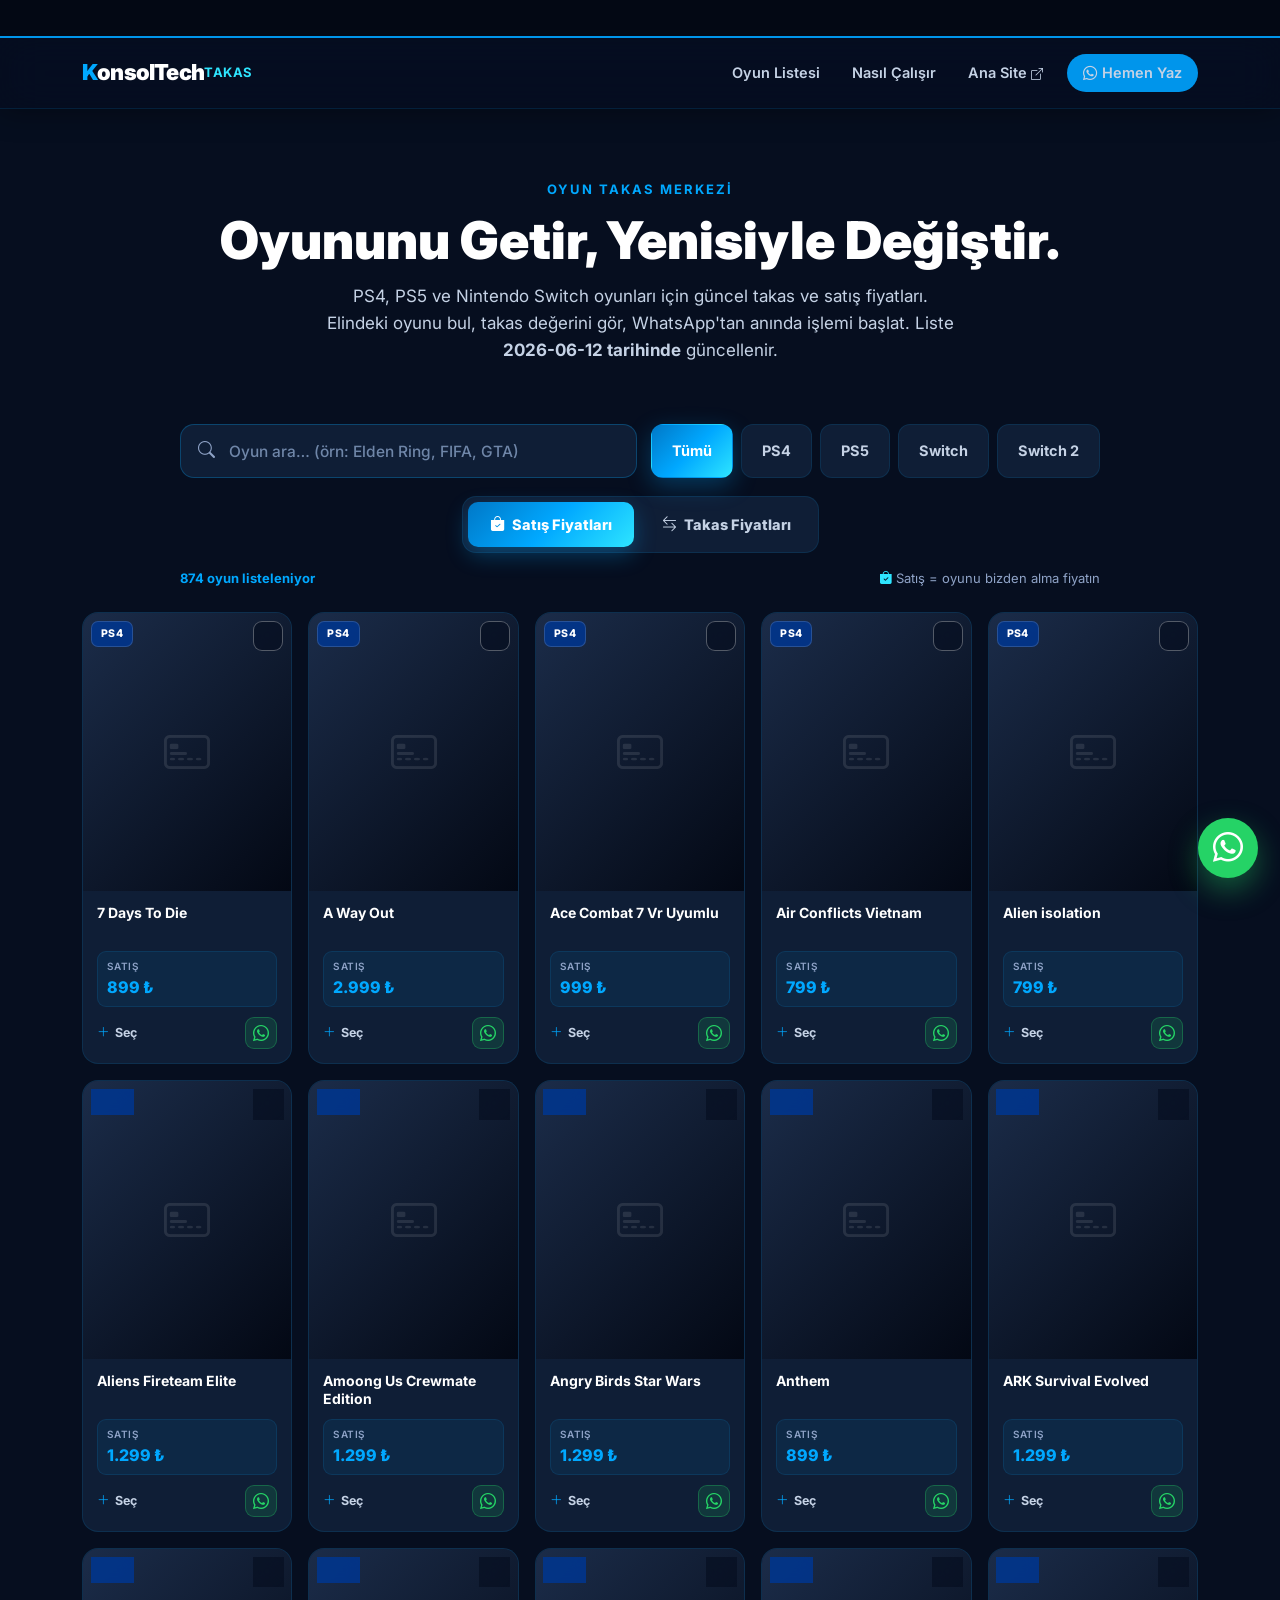
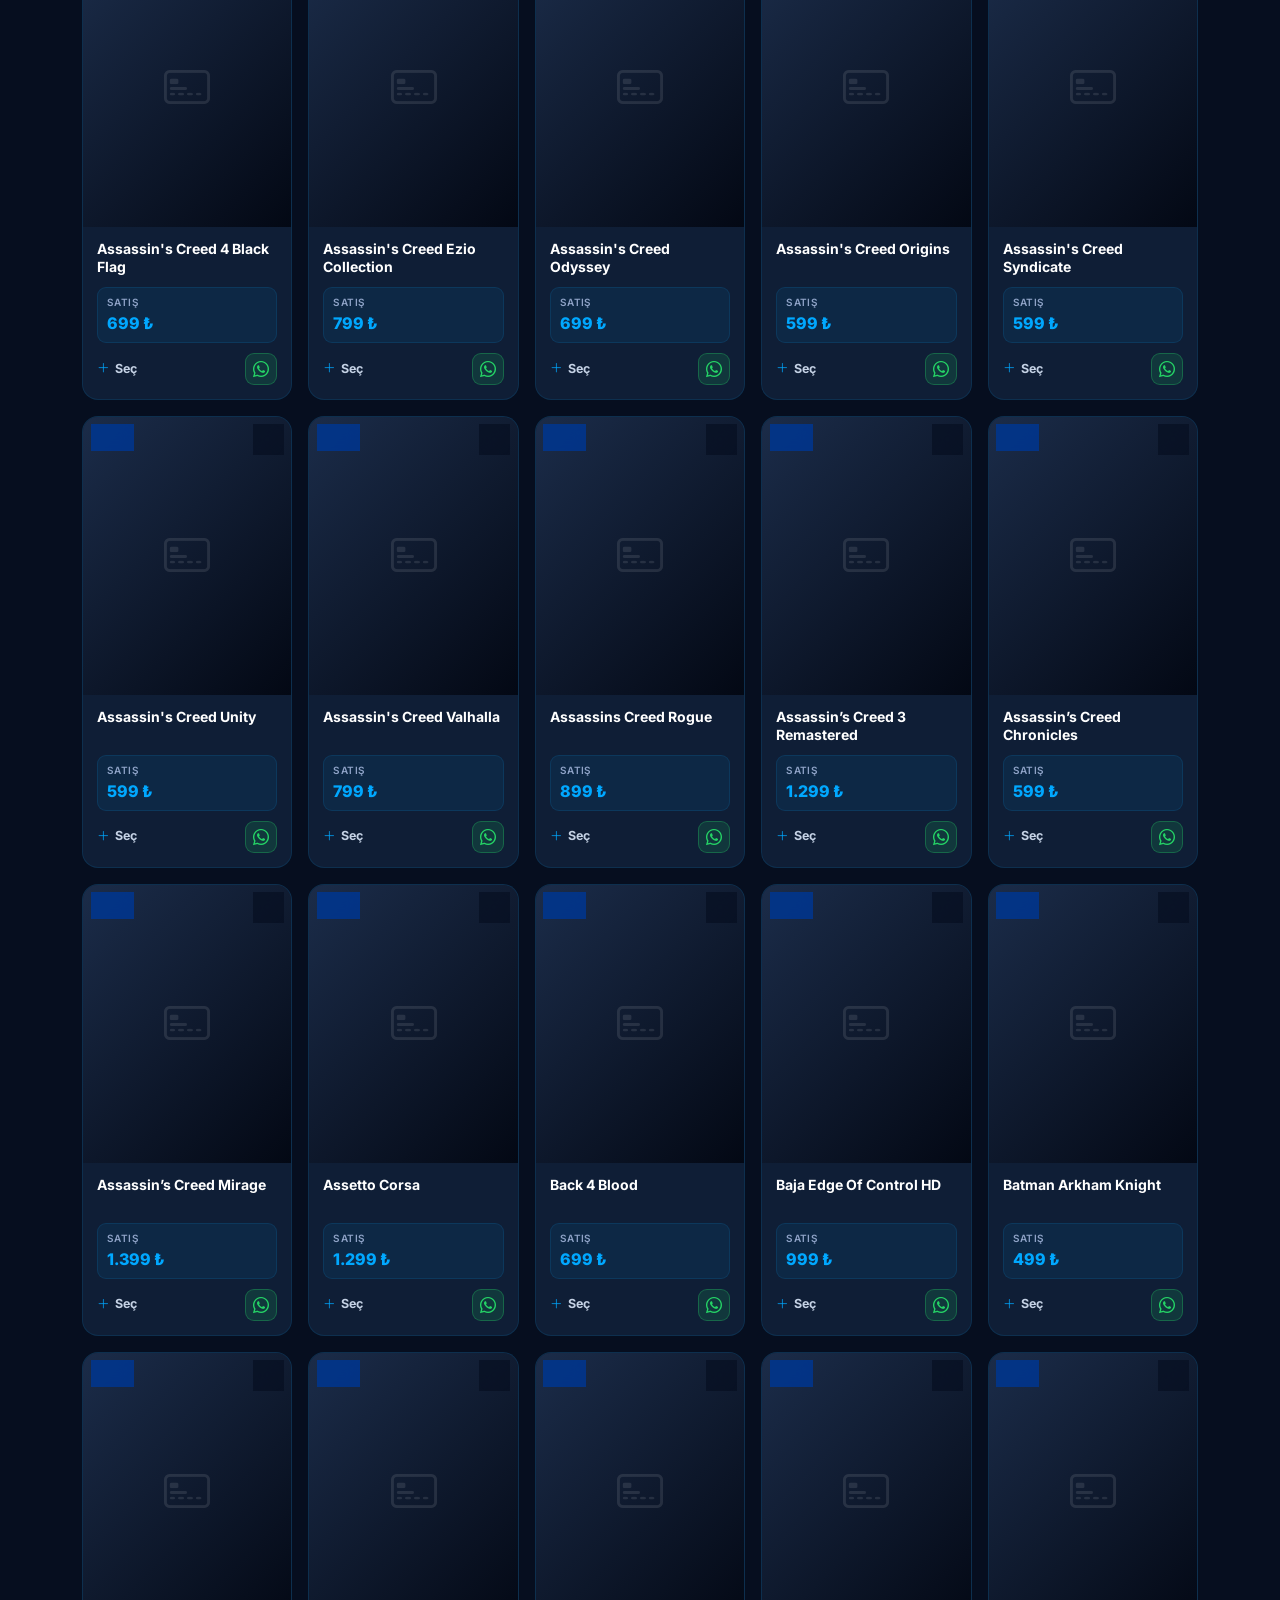
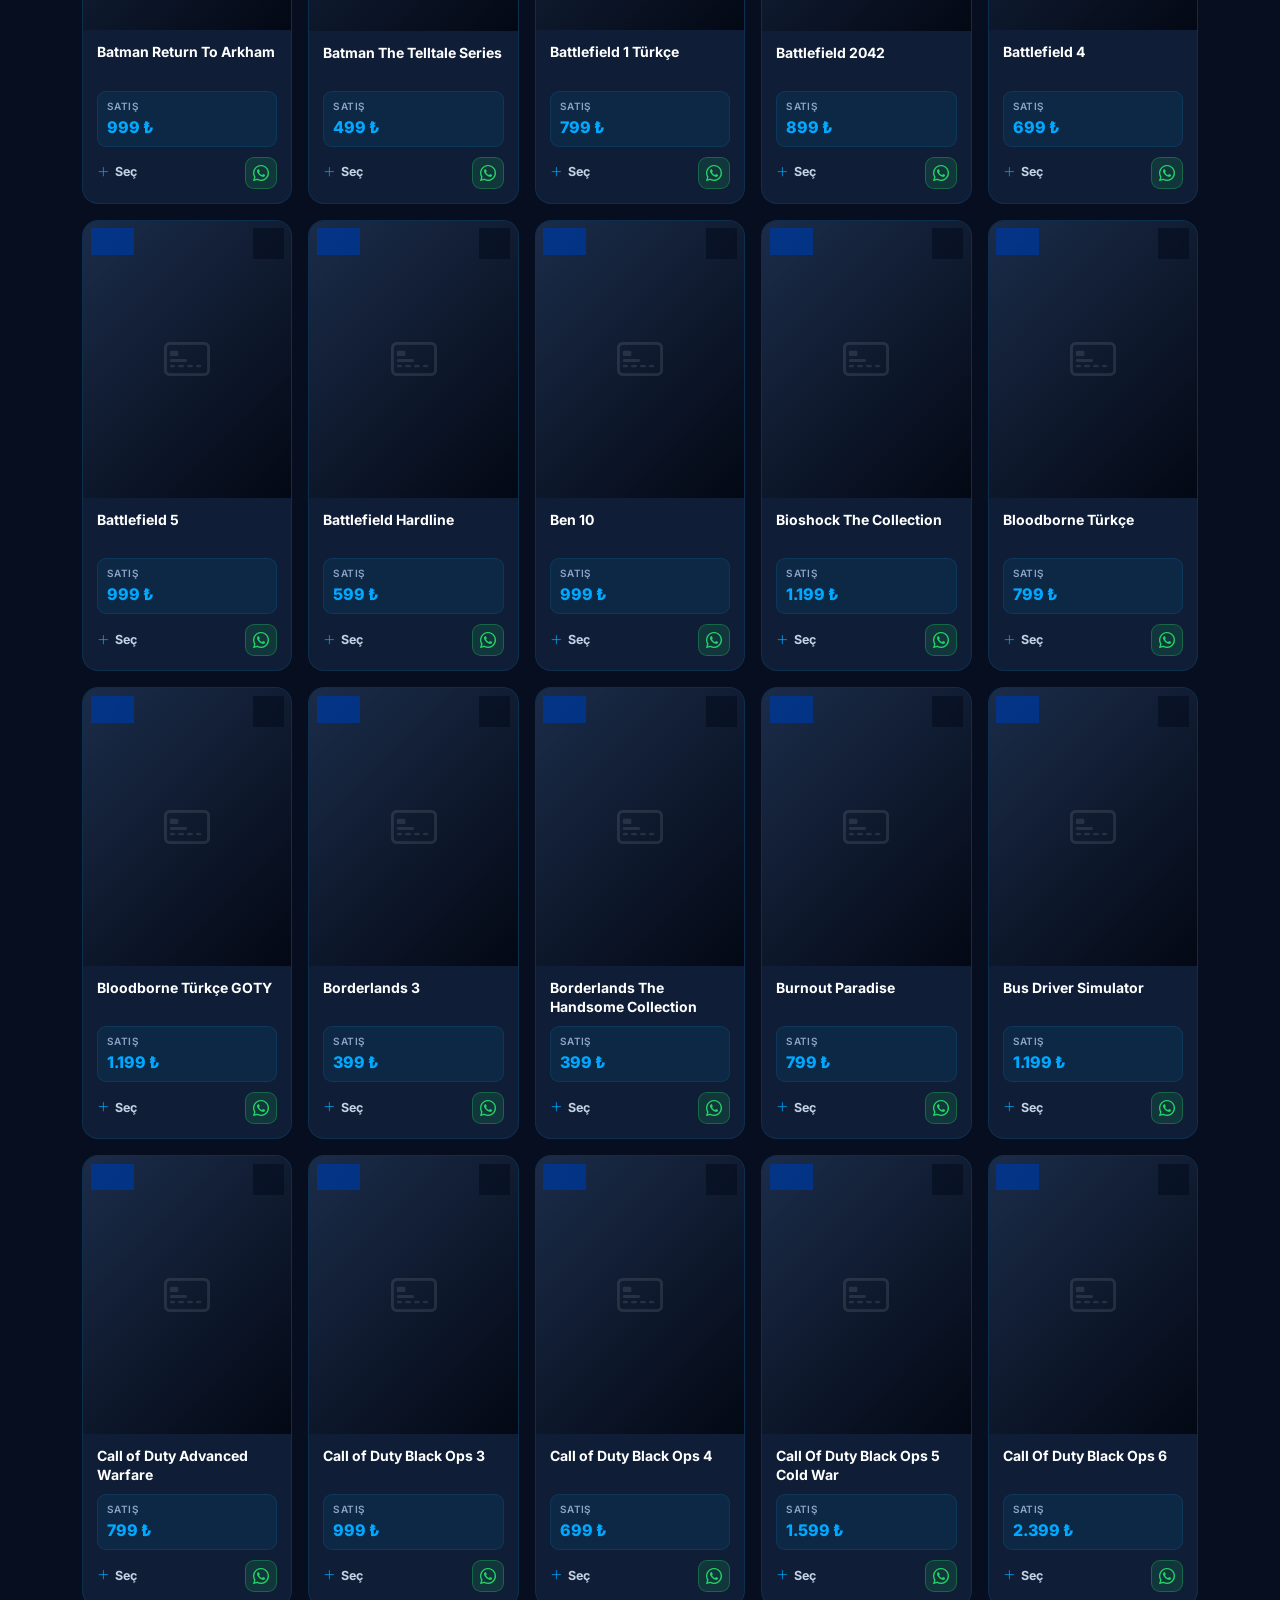
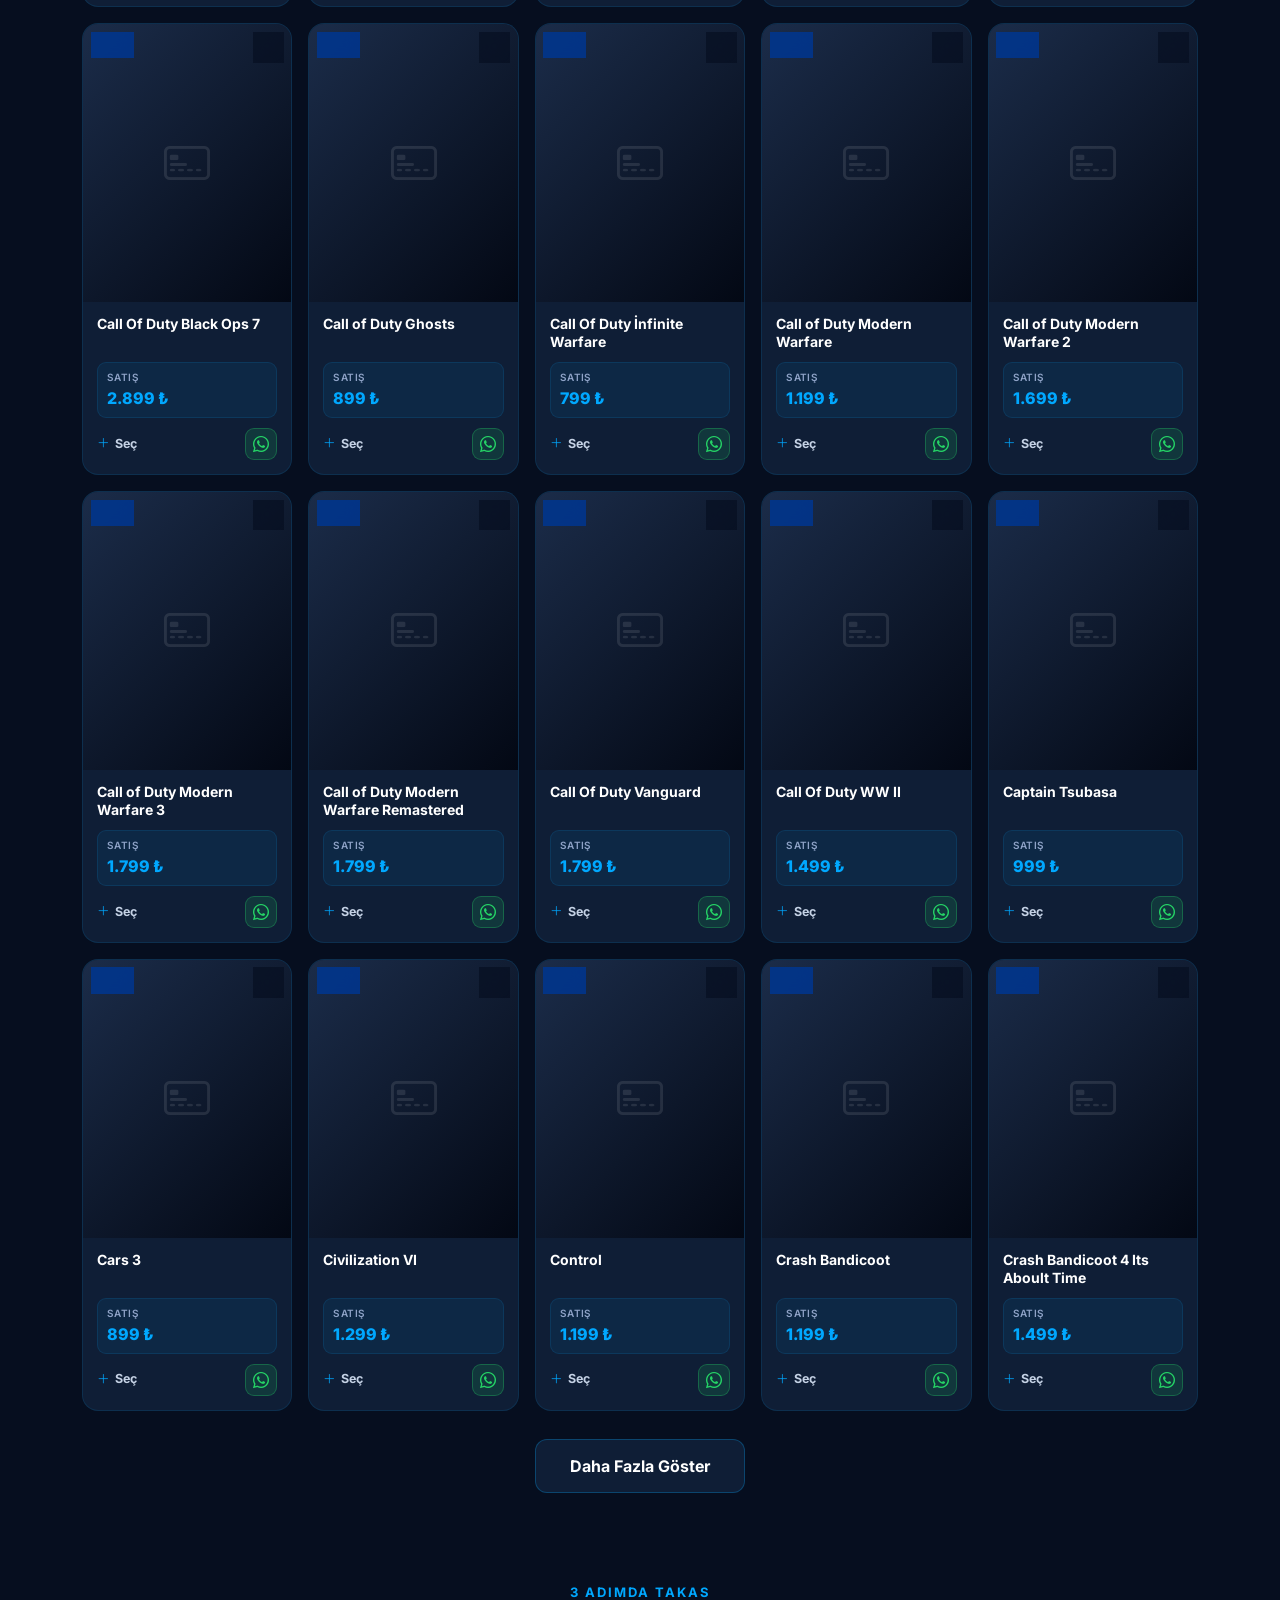
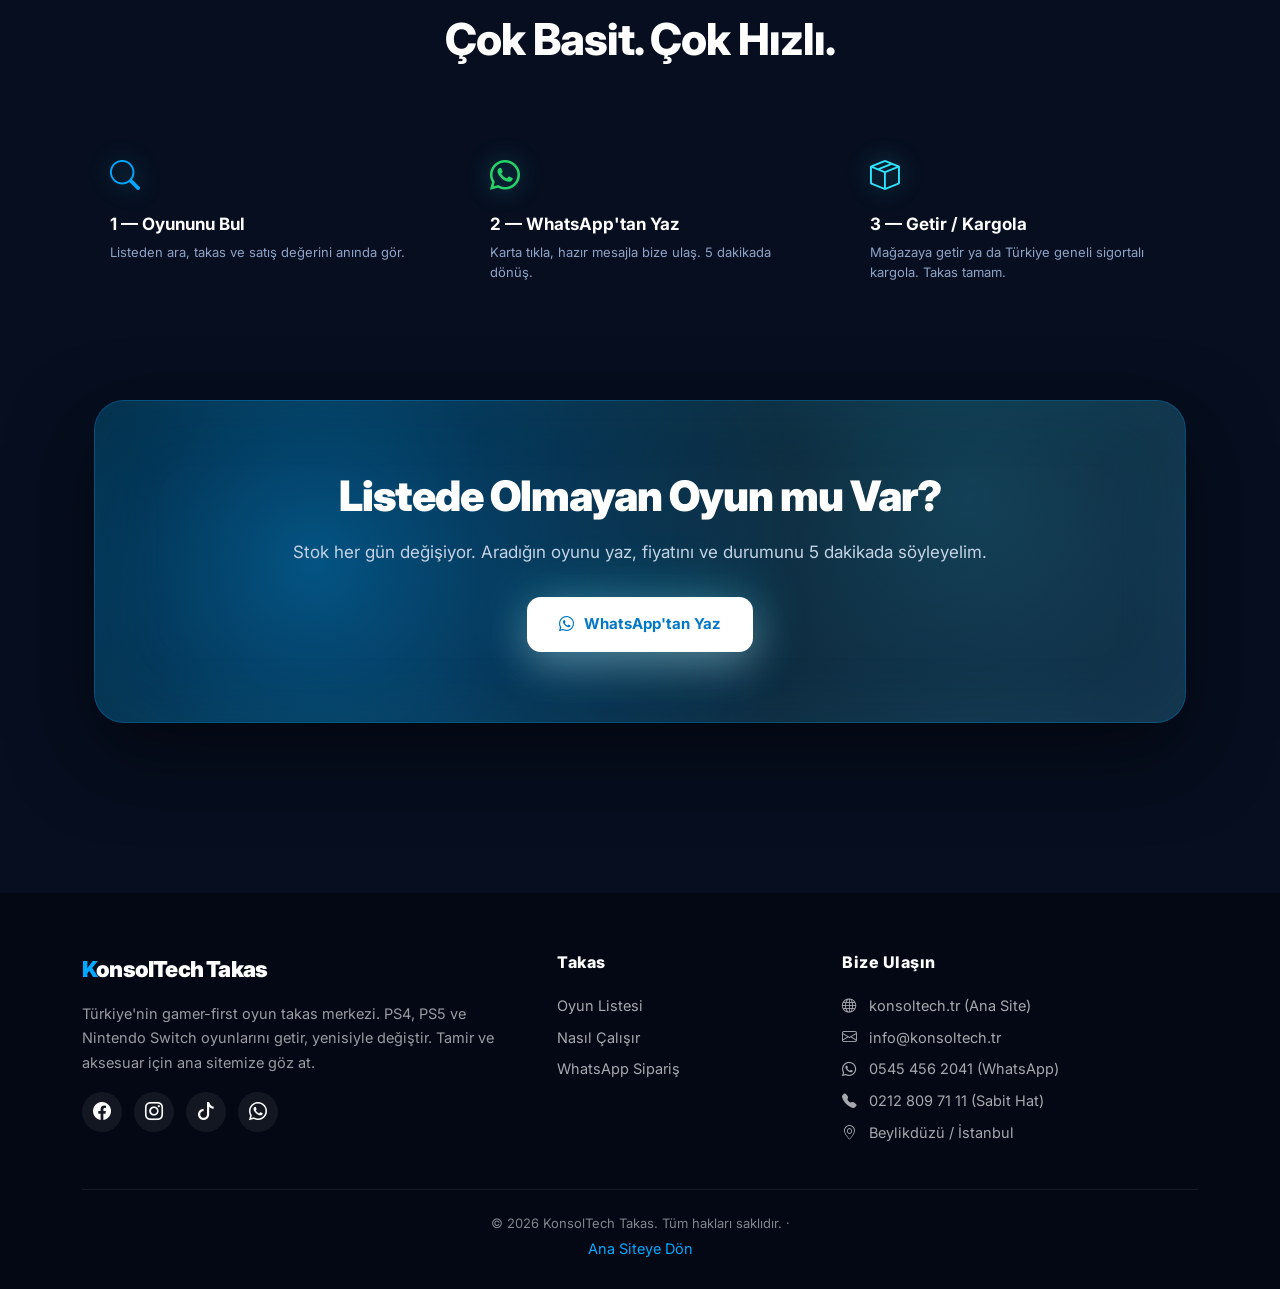
==== commit fbaa7272: "feat: seçilenleri gör filtre butonu Bulk bar'a "Seçilenleri Gör" butonu eklendi. Tıklanınca grid yal" ====
--- a/index.html
+++ b/index.html
@@ -259,6 +259,7 @@
     </div>
     <div class="kt-bulk-actions">
       <button class="kt-bulk-clear" id="ktBulkClear" type="button">Temizle</button>
+      <button class="kt-bulk-view" id="ktBulkView" type="button"><i class="bi bi-check2-square"></i> Seçilenleri Gör</button>
       <a class="kt-btn-primary kt-bulk-wa" id="ktBulkWa" href="https://wa.me/905454562041" target="_blank" rel="noopener"><i class="bi bi-whatsapp"></i> Seçilenleri Gönder</a>
     </div>
   </div>
@@ -270,6 +271,6 @@
 </a>
 
 <script src="https://cdn.jsdelivr.net/npm/bootstrap@5.3.2/dist/js/bootstrap.bundle.min.js"></script>
-<script src="app.js?v=11"></script>
+<script src="app.js?v=12"></script>
 </body>
 </html>
--- a/styles.css
+++ b/styles.css
@@ -2462,6 +2462,14 @@
   transition: all .15s;
 }
 .kt-bulk-clear:hover { background: var(--kt-surface2); color: #fff; }
+.kt-bulk-view {
+  background: transparent; border: 1px solid rgba(46,229,255,.35);
+  color: var(--kt-cyan); font-weight: 700; font-size: 14px;
+  padding: 12px 18px; border-radius: 12px; cursor: pointer;
+  transition: all .15s; white-space: nowrap;
+}
+.kt-bulk-view:hover { background: rgba(46,229,255,.12); }
+.kt-bulk-view.is-active { background: var(--kt-cyan); color: #0a0f1e; border-color: var(--kt-cyan); }
 .kt-bulk-wa { margin: 0 !important; }
 
 /* çubuk açıkken içerik altına boşluk + WA butonu yukarı */
@@ -2474,7 +2482,8 @@
   .kt-bulk-totals { gap: 8px; flex-wrap: wrap; }
   .kt-bulk-tot, .kt-bulk-net { padding: 5px 10px; }
   .kt-bulk-tot b, .kt-bulk-net b { font-size: 15px; }
-  .kt-bulk-actions { width: 100%; }
+  .kt-bulk-actions { width: 100%; flex-wrap: wrap; }
+  .kt-bulk-view { flex: 1; }
   .kt-bulk-wa { flex: 1; justify-content: center; }
   body.kt-has-bulk { padding-bottom: 150px; }
   body.kt-has-bulk .kt-whatsapp { bottom: 164px; }
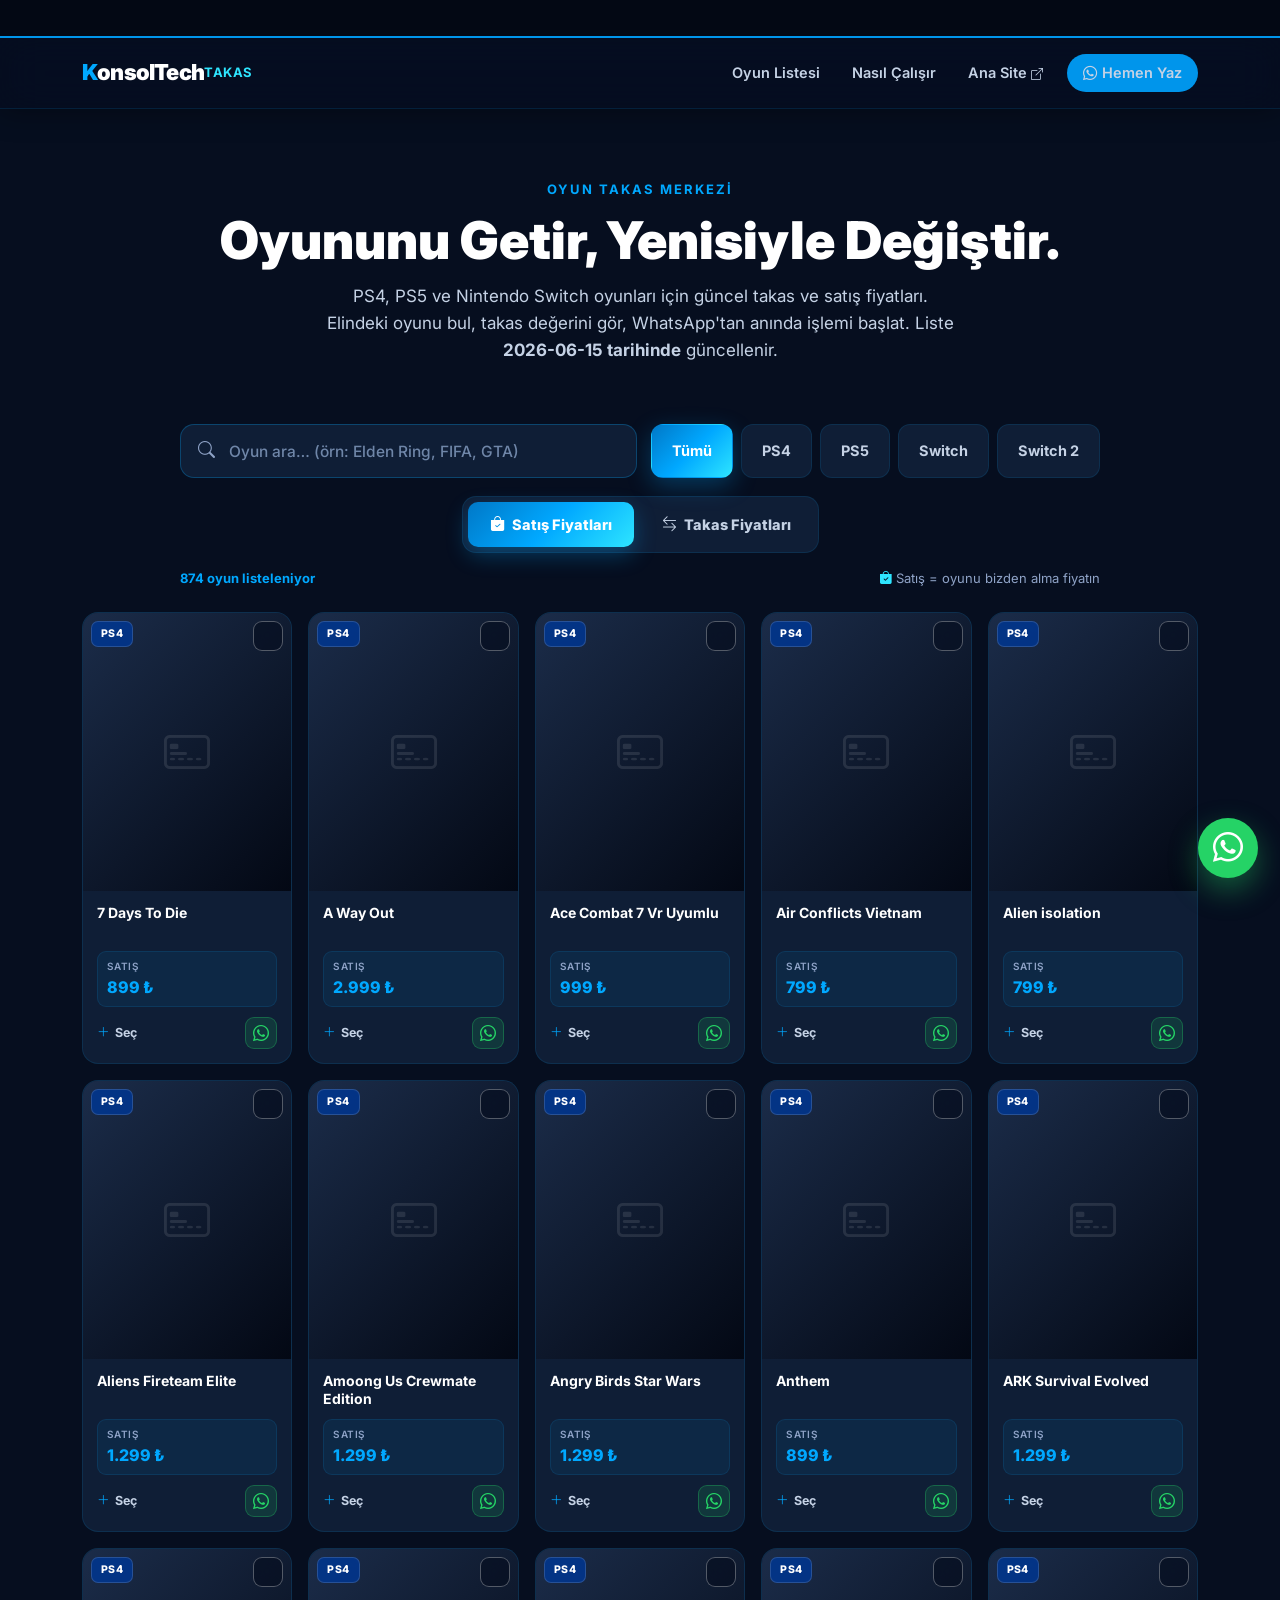
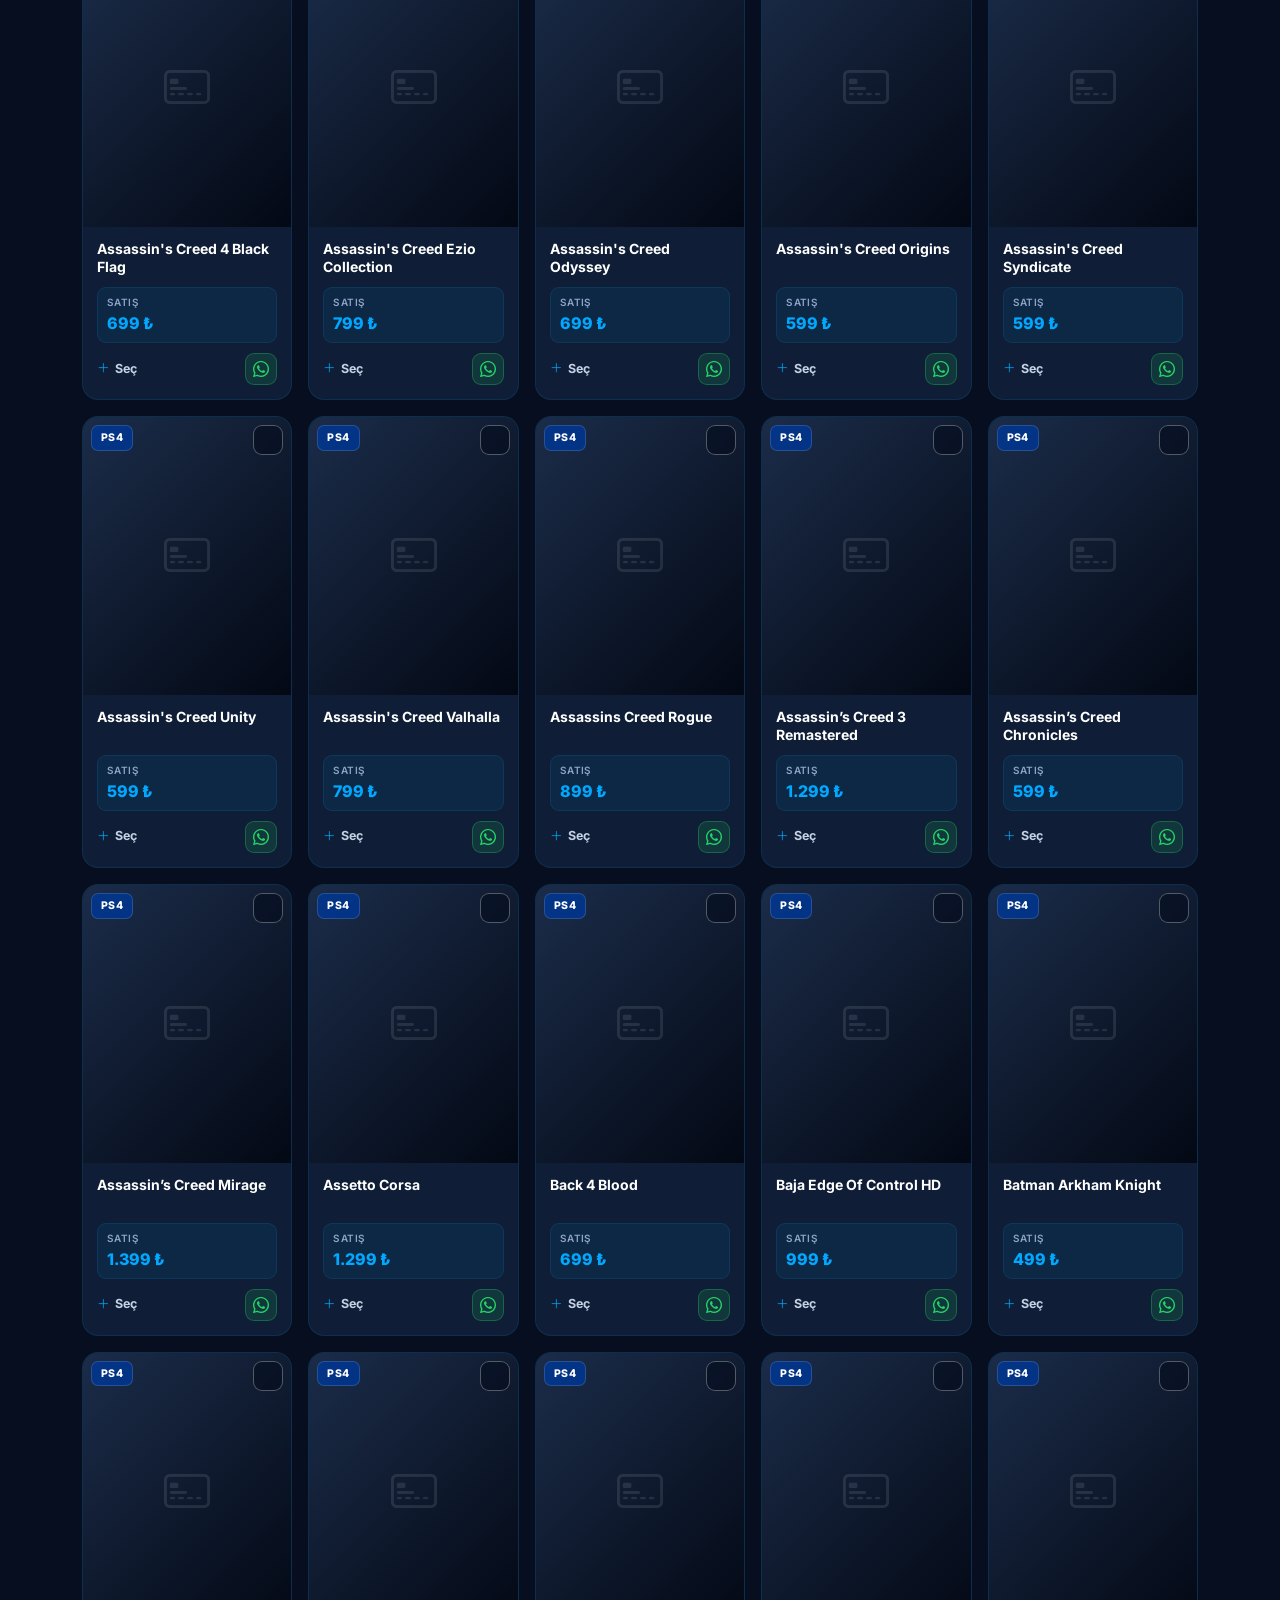
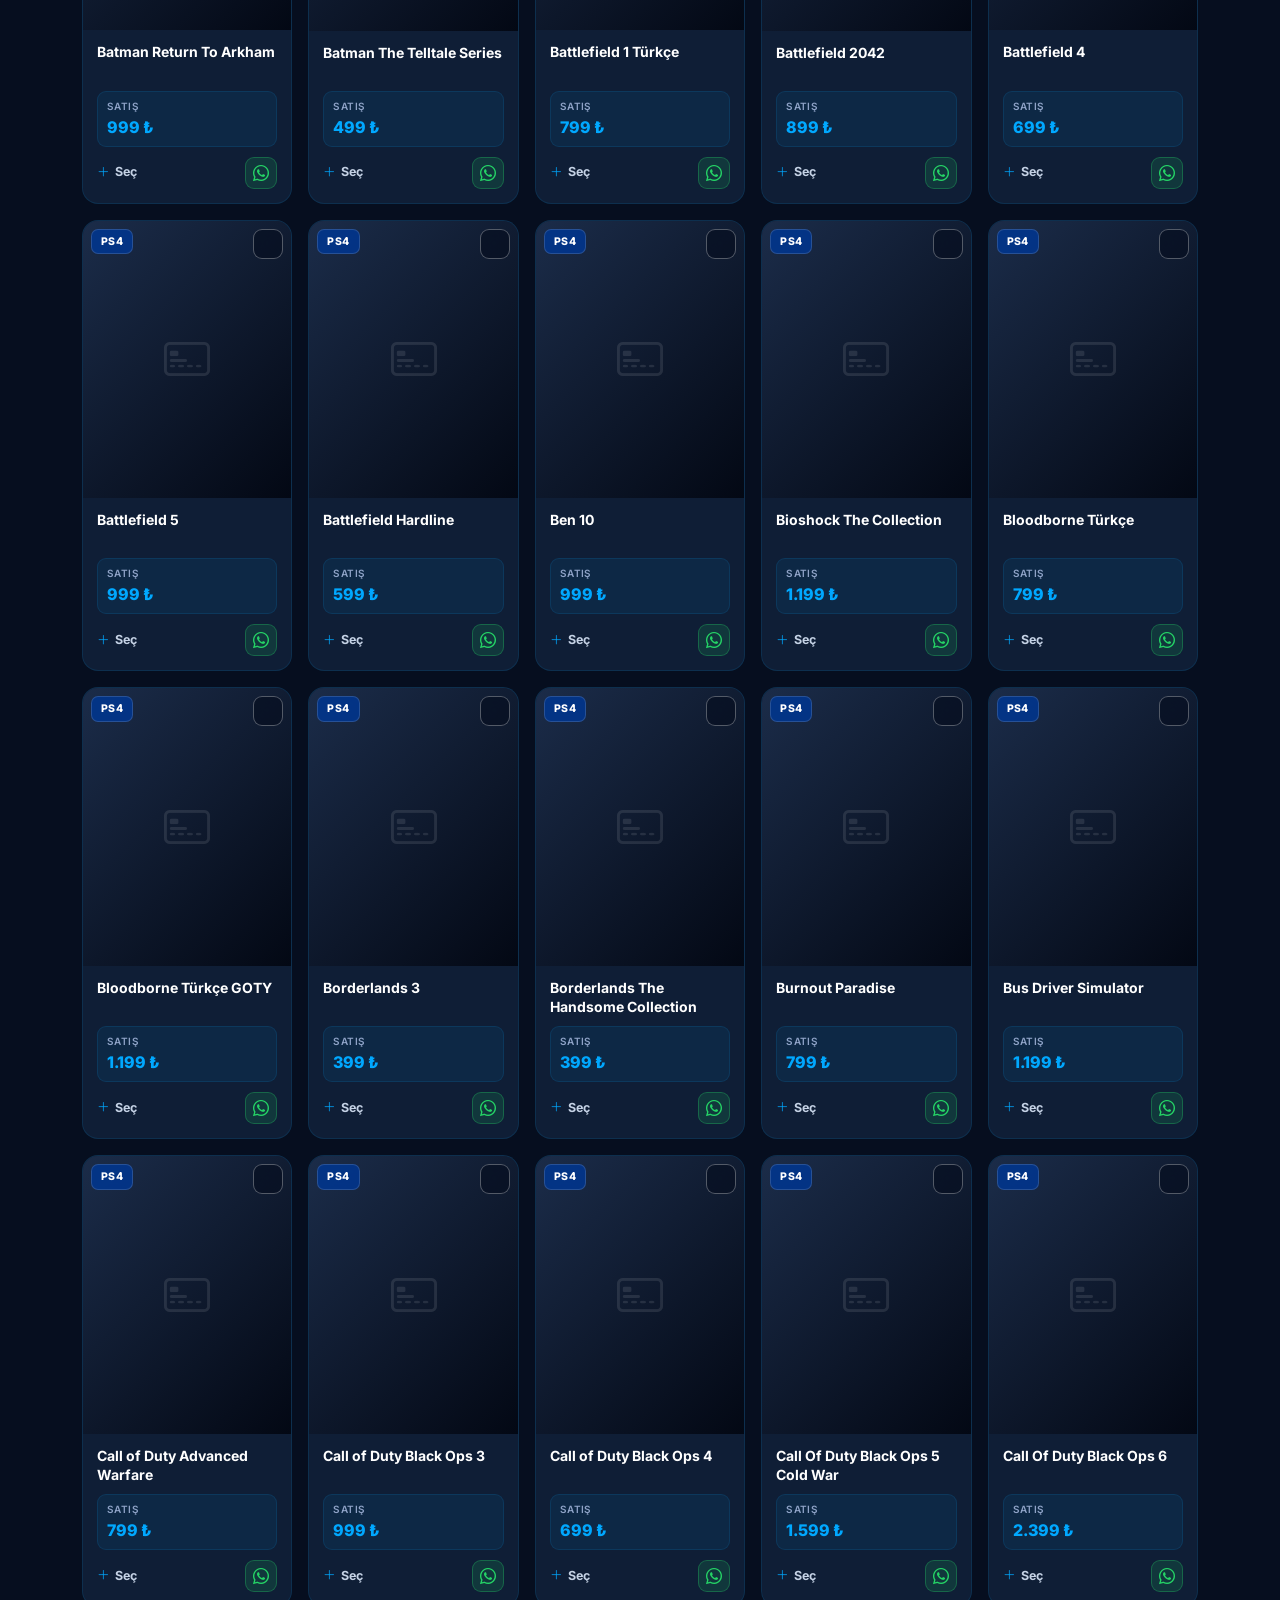
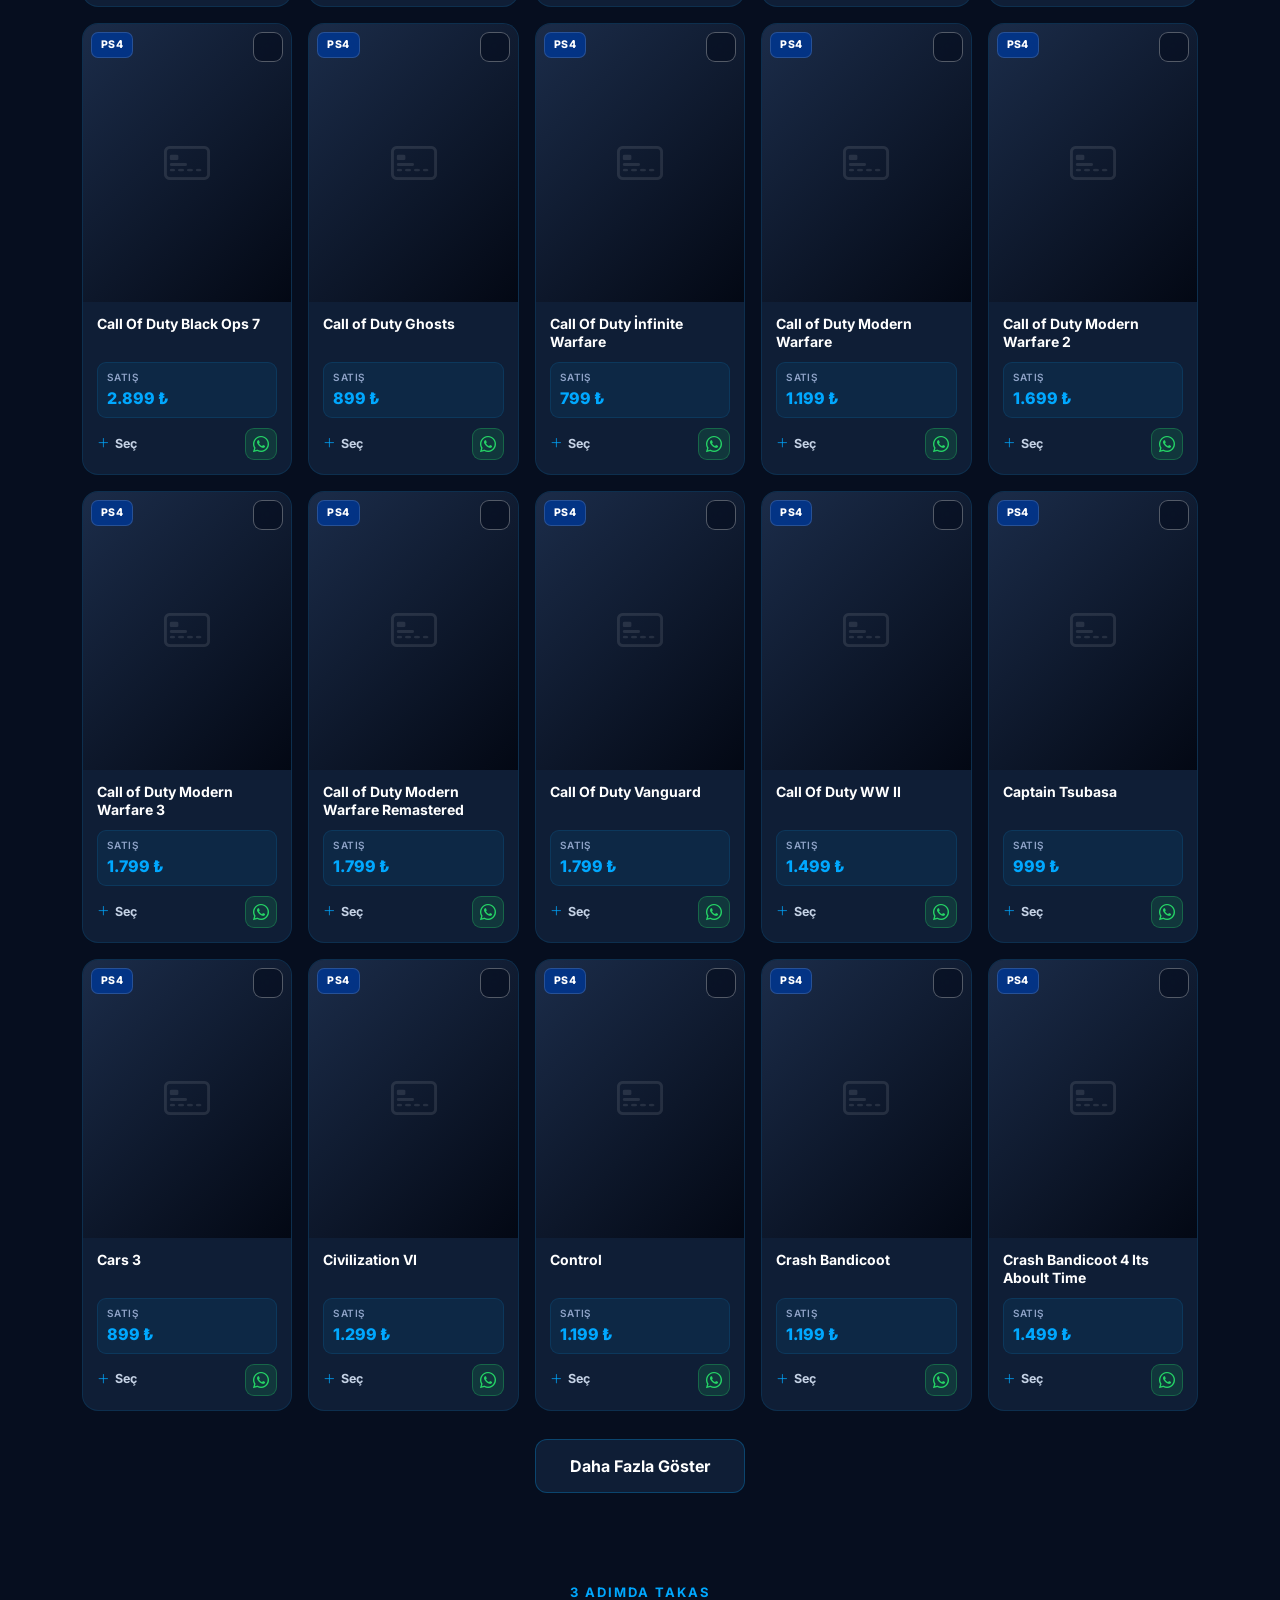
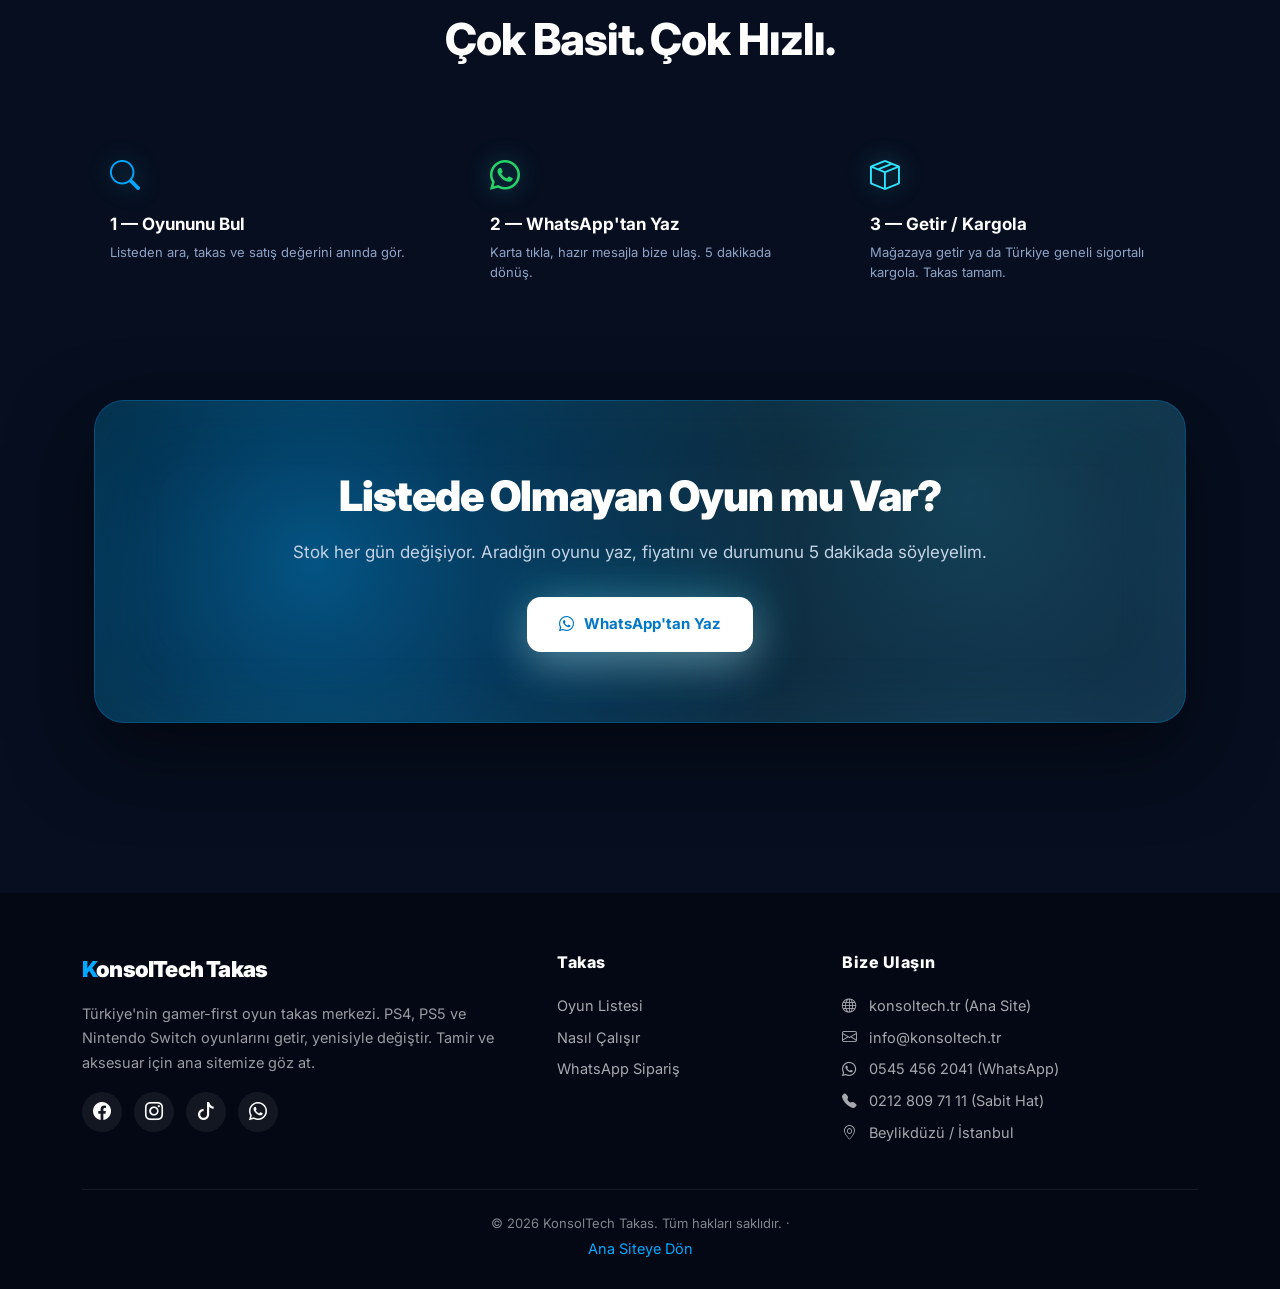
==== commit dad9afc5: "chore: cache-bust ?v artır (styles v10, app v13) — yeni rozet+fetch kodu kullanıcıya ulaşsın" ====
--- a/index.html
+++ b/index.html
@@ -76,7 +76,7 @@
 }
 </script>
 
-<link rel="stylesheet" href="styles.css?v=9">
+<link rel="stylesheet" href="styles.css?v=10">
 </head>
 
 <body>
@@ -271,6 +271,6 @@
 </a>
 
 <script src="https://cdn.jsdelivr.net/npm/bootstrap@5.3.2/dist/js/bootstrap.bundle.min.js"></script>
-<script src="app.js?v=12"></script>
+<script src="app.js?v=13"></script>
 </body>
 </html>
--- a/styles.css
+++ b/styles.css
@@ -2599,3 +2599,6 @@
 body { overflow-x: hidden; position: relative; width: 100%; max-width: 100%; }
 .kt-game-img img { height: 100%; }     /* kart kapaklarını global img kuralından koru */
 img, video { max-width: 100%; }
+
+/* TM canli stok rozeti (B2 - stoktaki oyun) */
+.kt-stok-badge{position:absolute;bottom:8px;left:8px;background:#16a34a;color:#fff;font-size:.7rem;font-weight:700;padding:2px 8px;border-radius:999px;box-shadow:0 1px 4px rgba(0,0,0,.2);z-index:2}
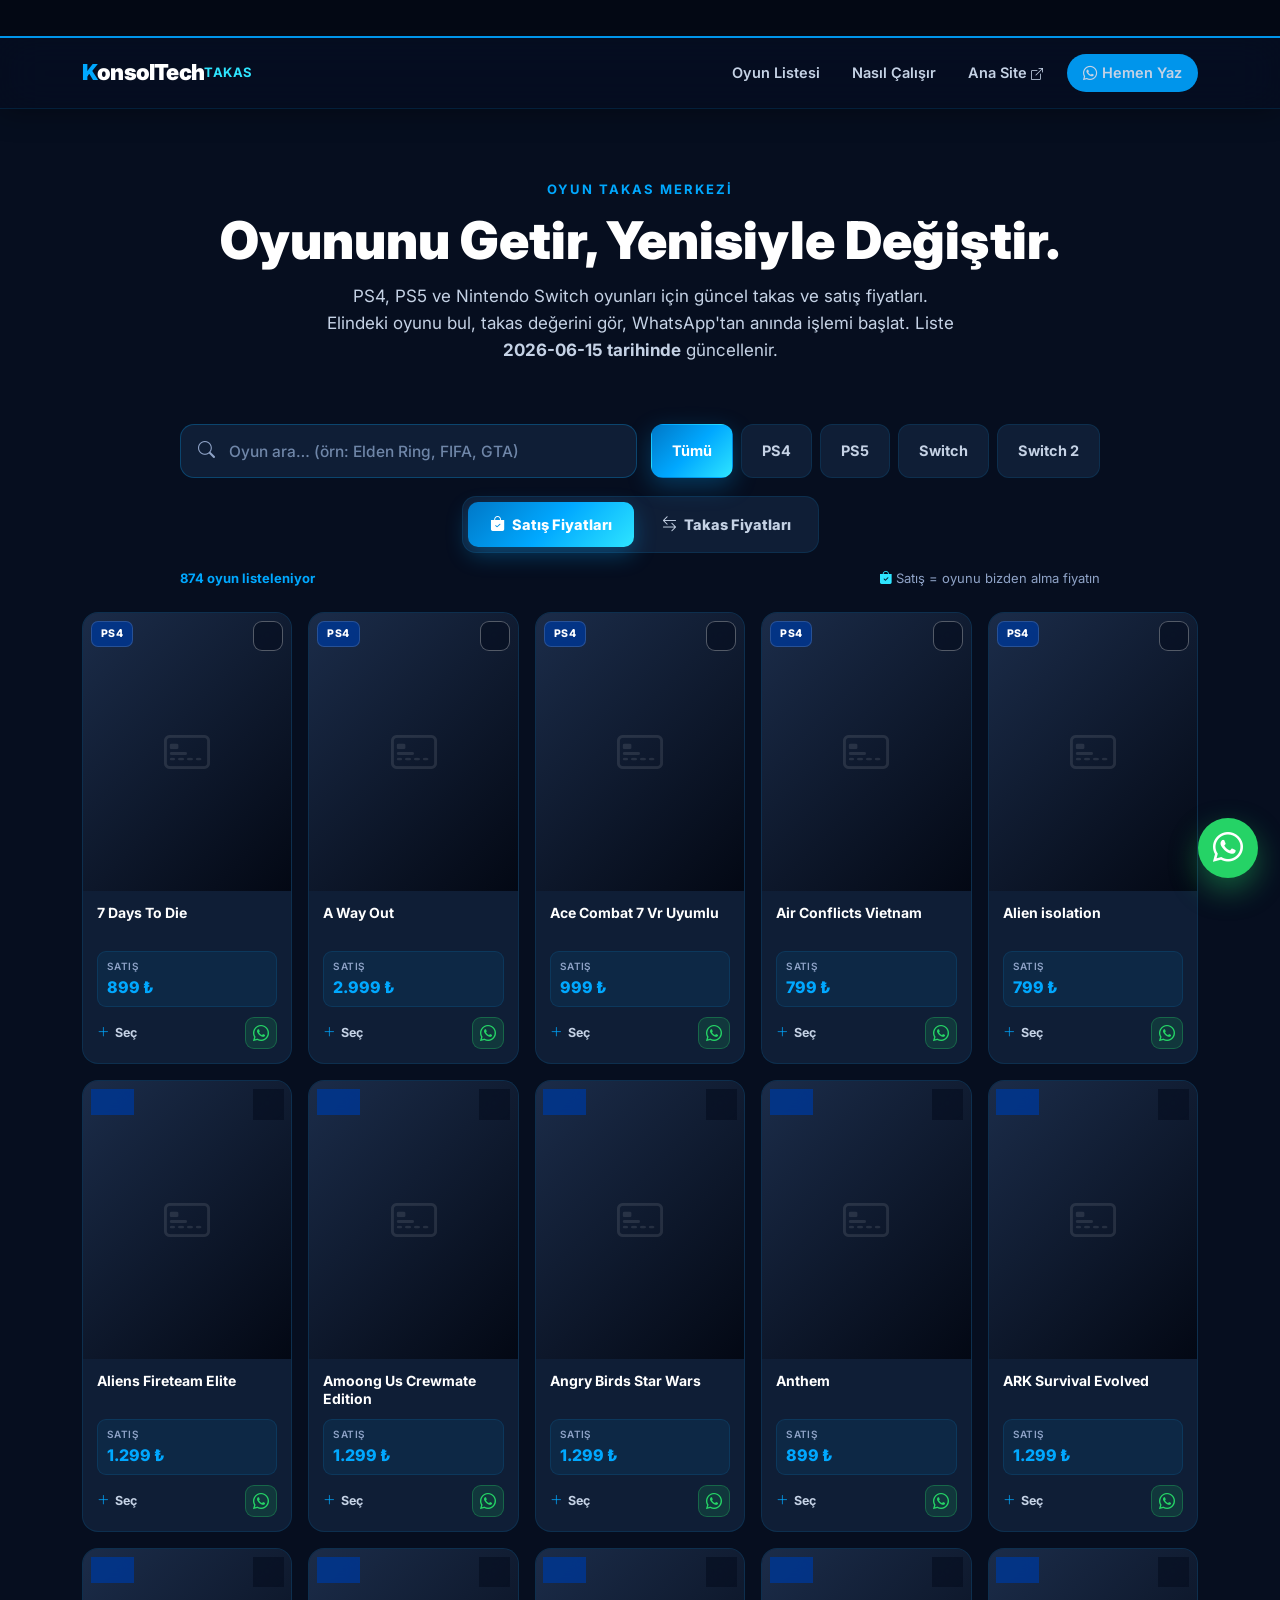
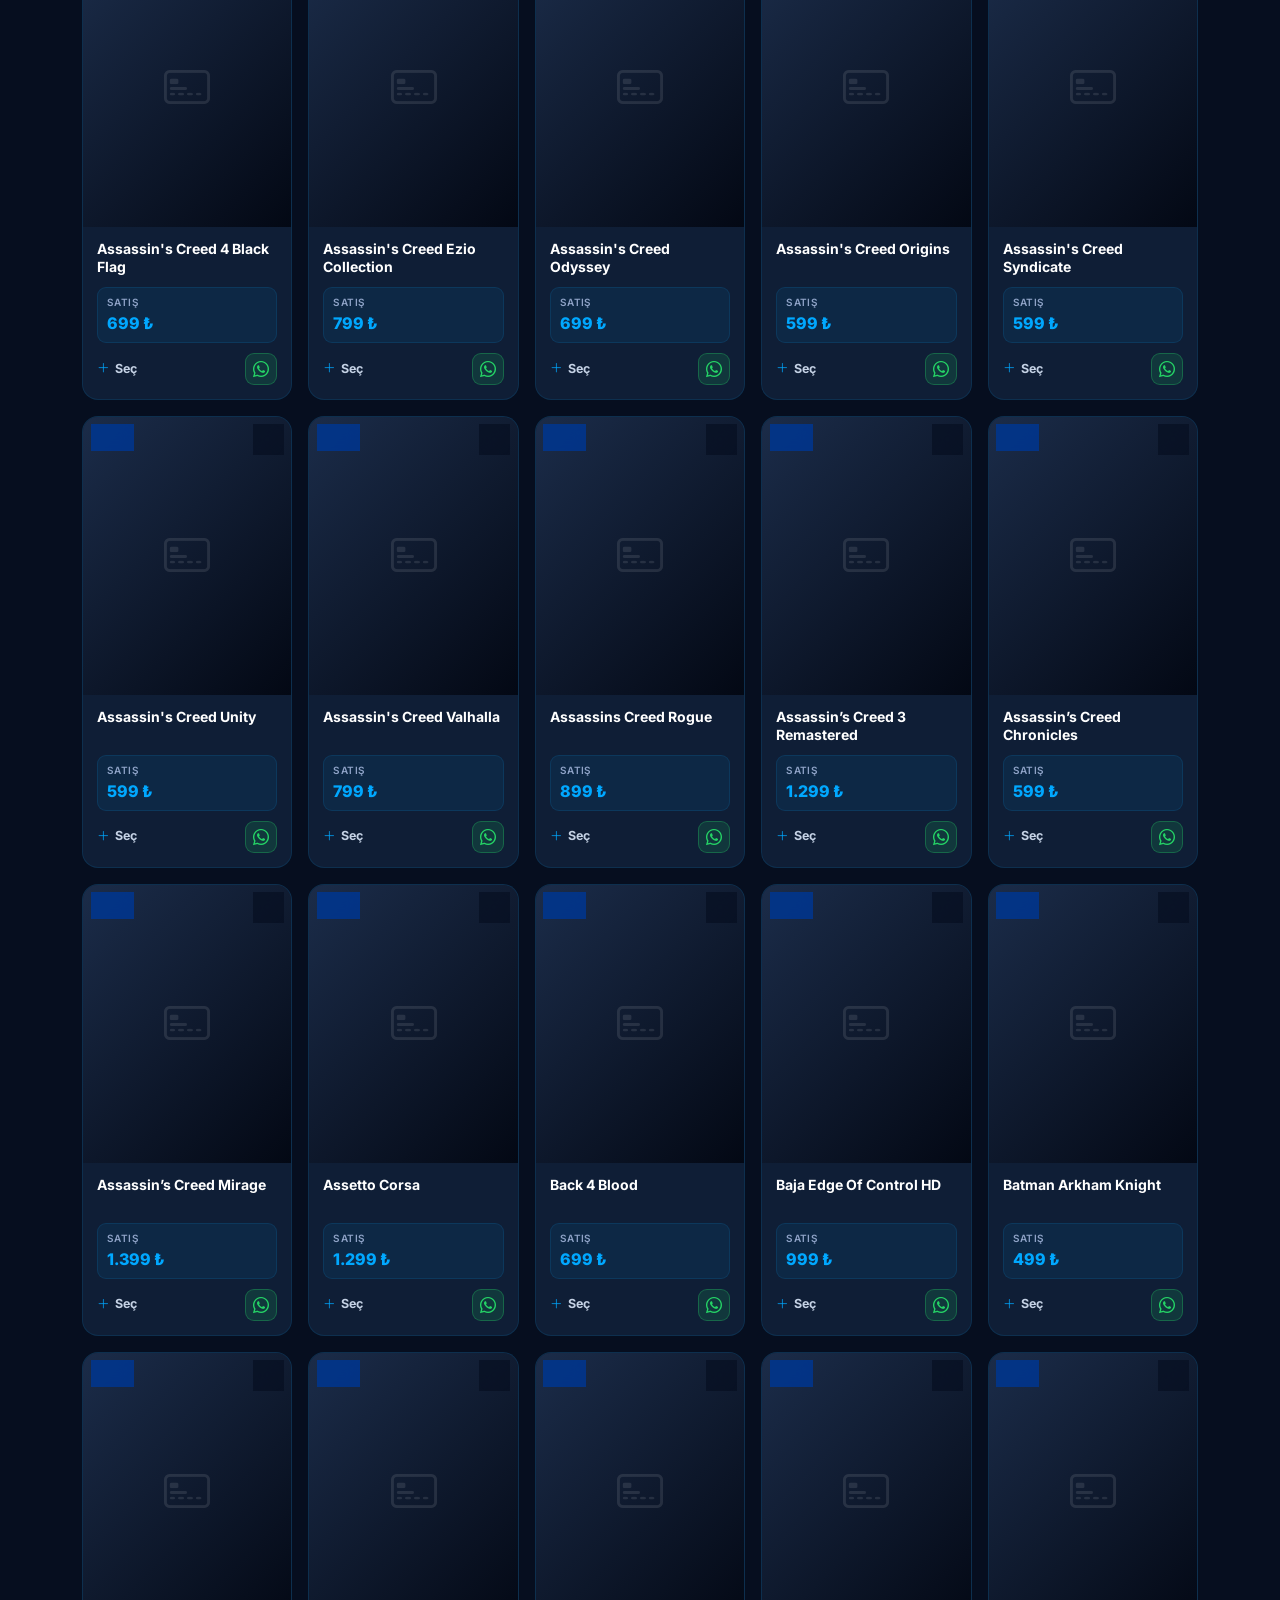
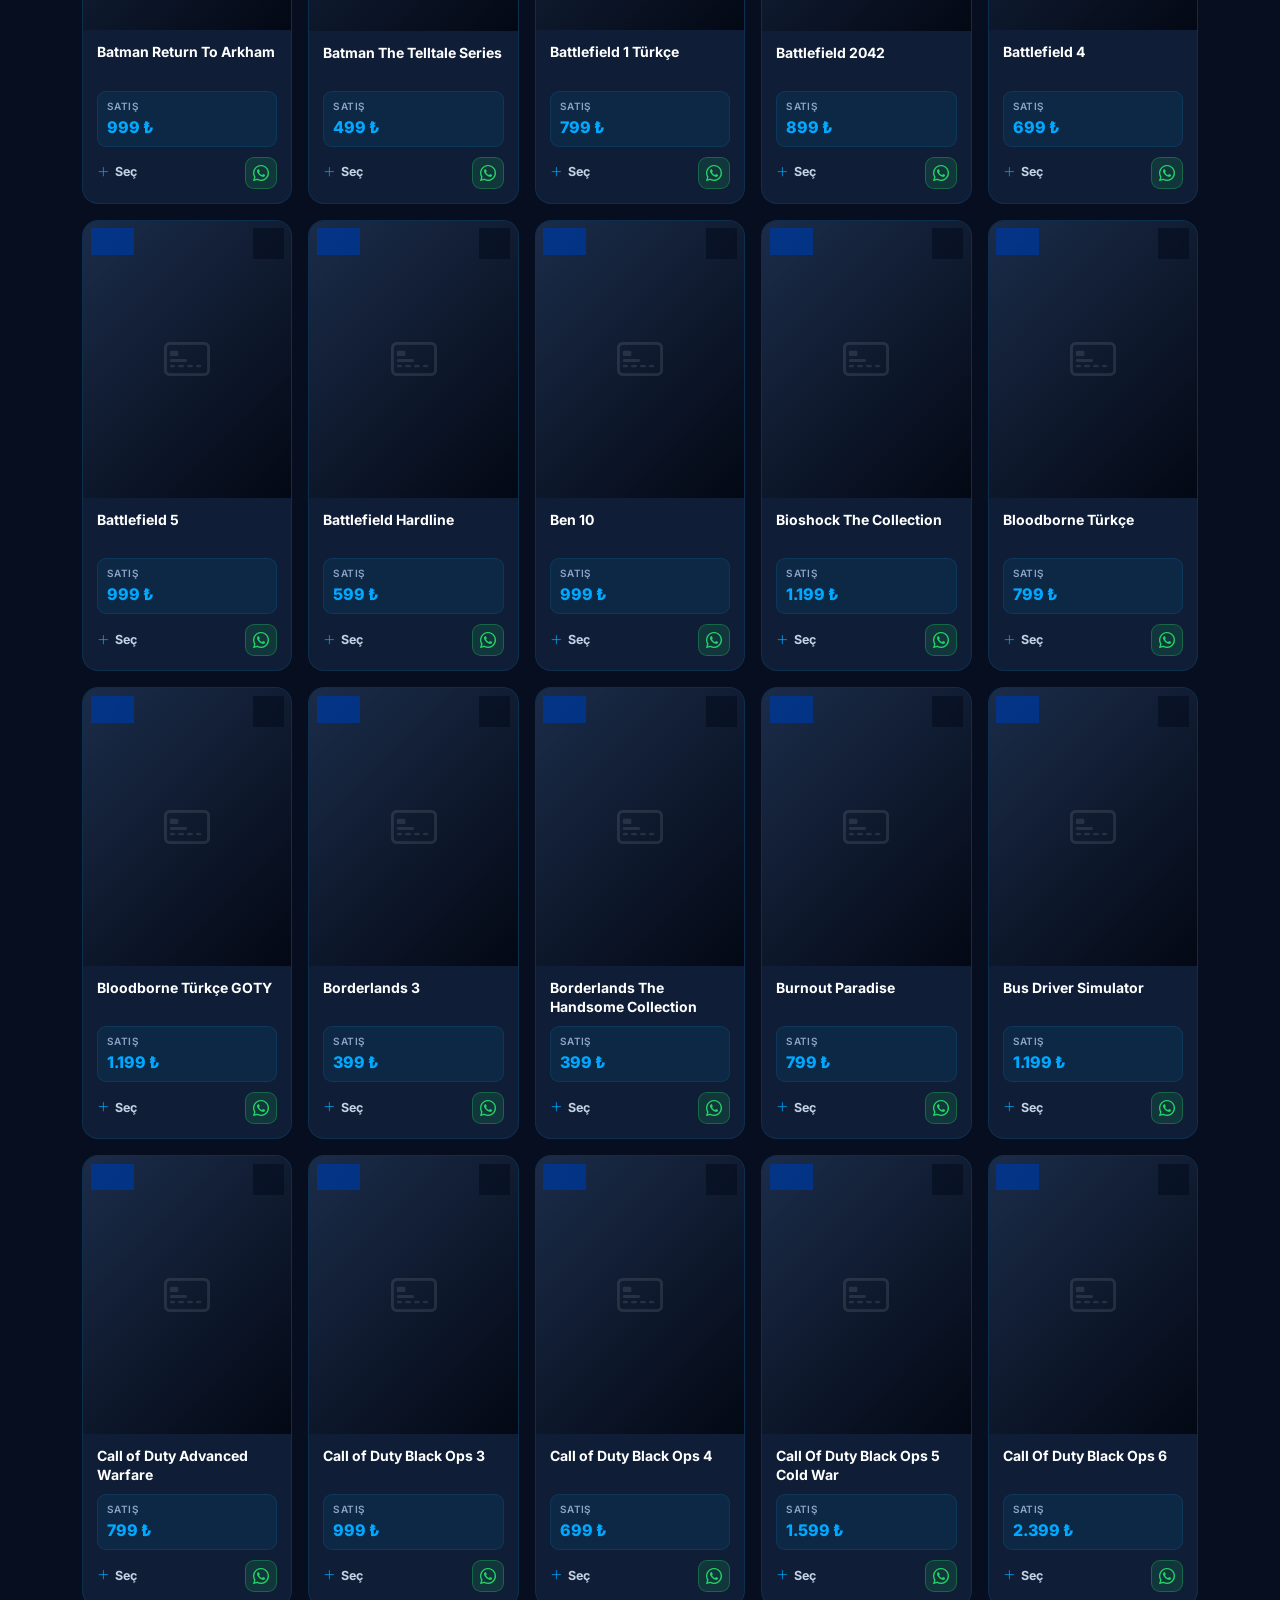
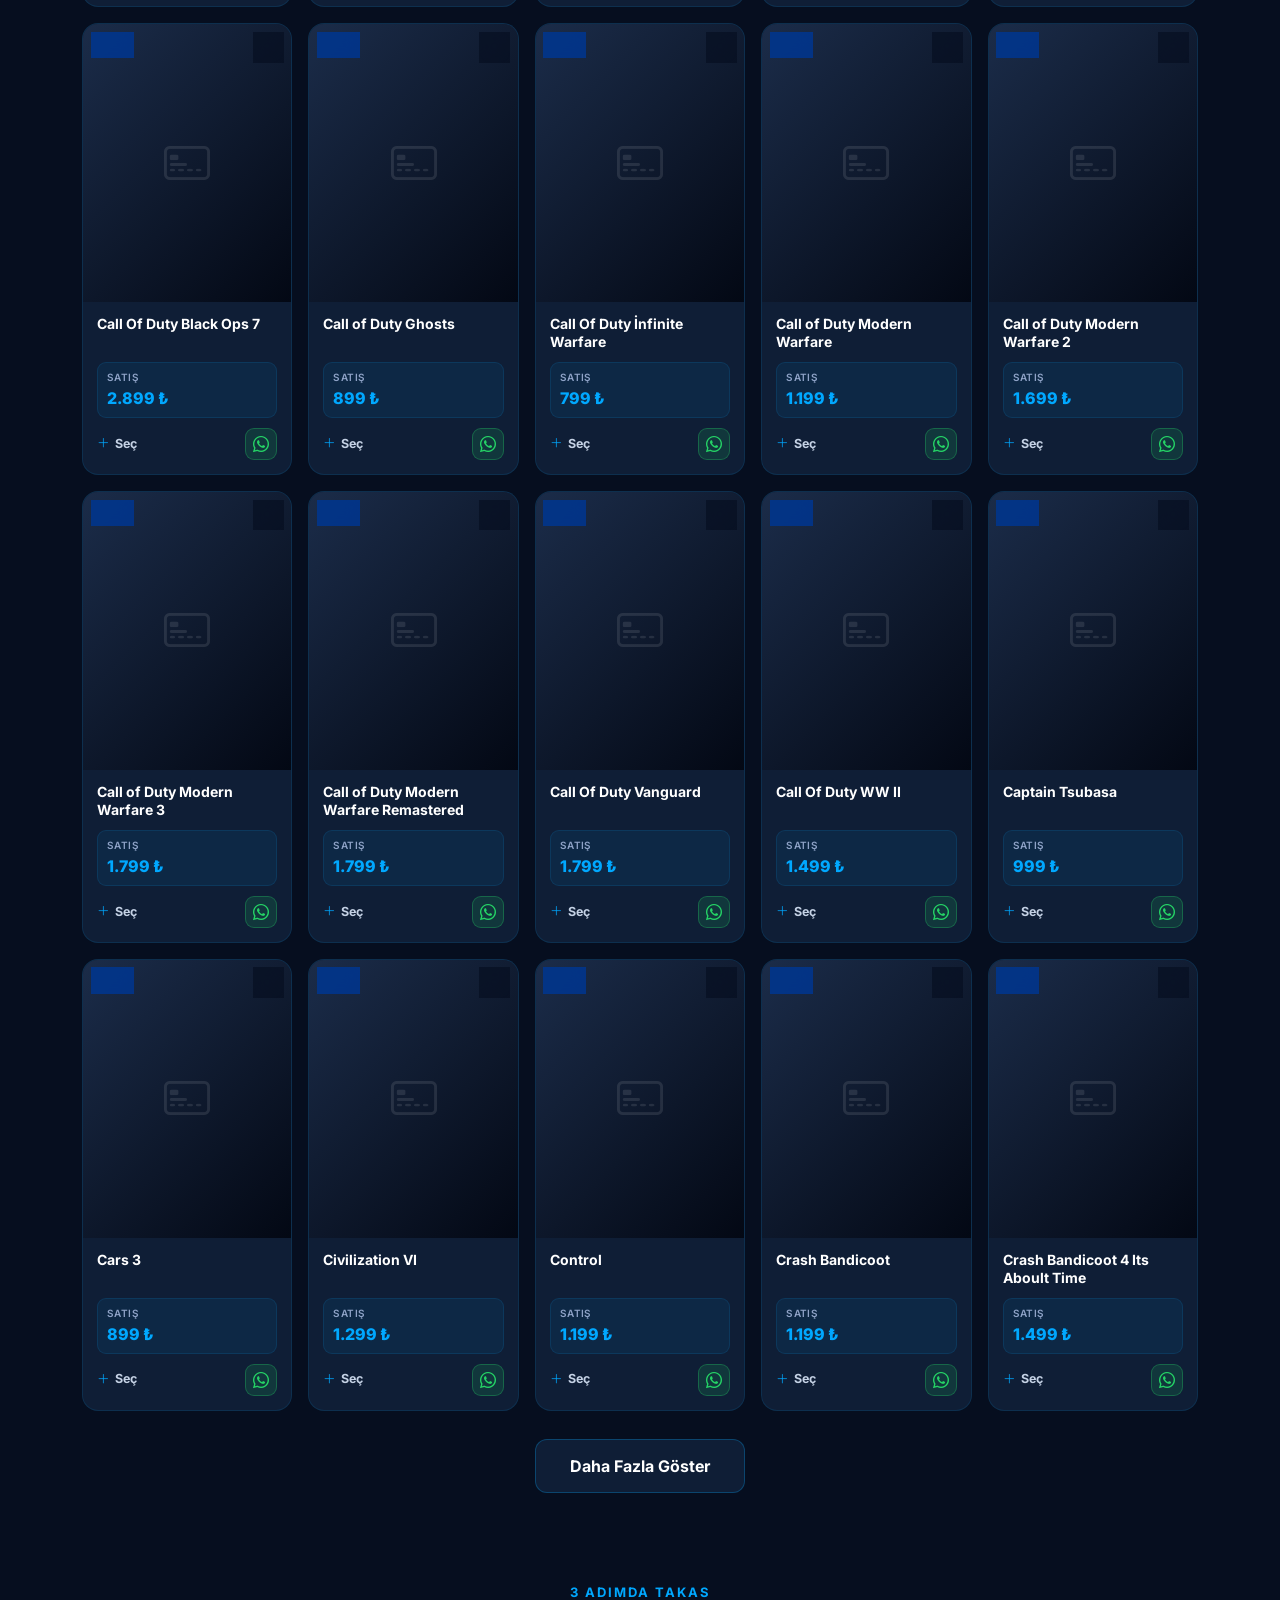
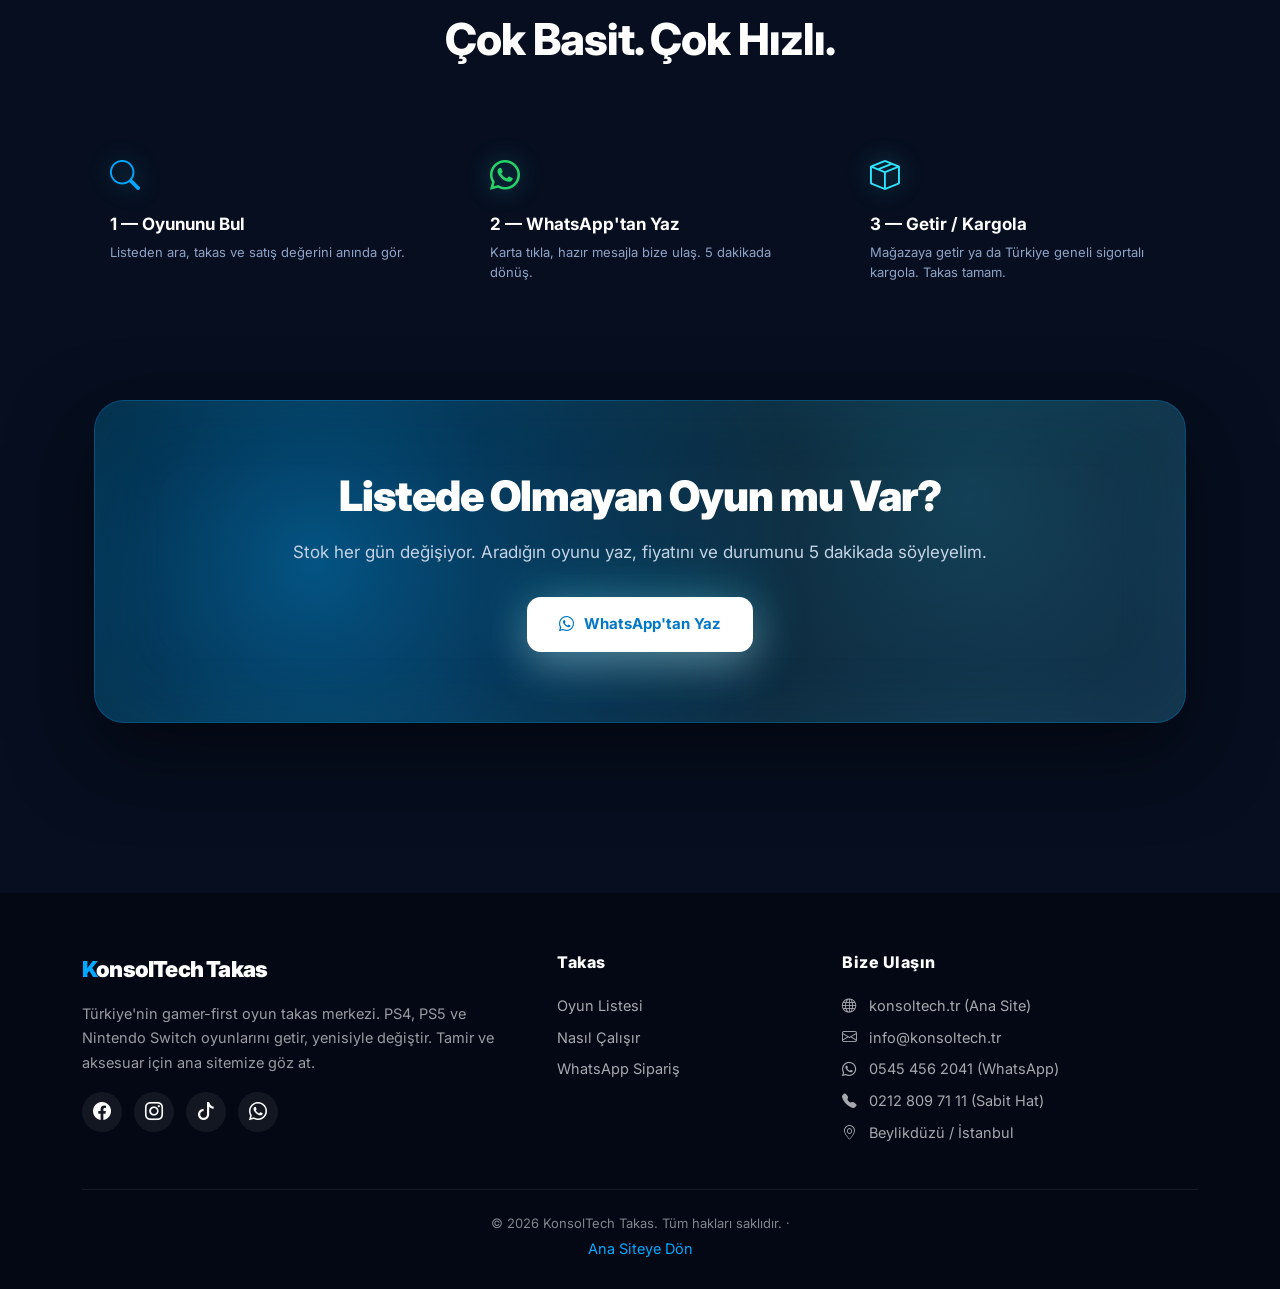
==== commit f5259ac6: "feat: stok rozetini sadece Satış modunda göster (Takas modunda gereksiz) + cache-bust v14" ====
--- a/index.html
+++ b/index.html
@@ -271,6 +271,6 @@
 </a>
 
 <script src="https://cdn.jsdelivr.net/npm/bootstrap@5.3.2/dist/js/bootstrap.bundle.min.js"></script>
-<script src="app.js?v=13"></script>
+<script src="app.js?v=14"></script>
 </body>
 </html>
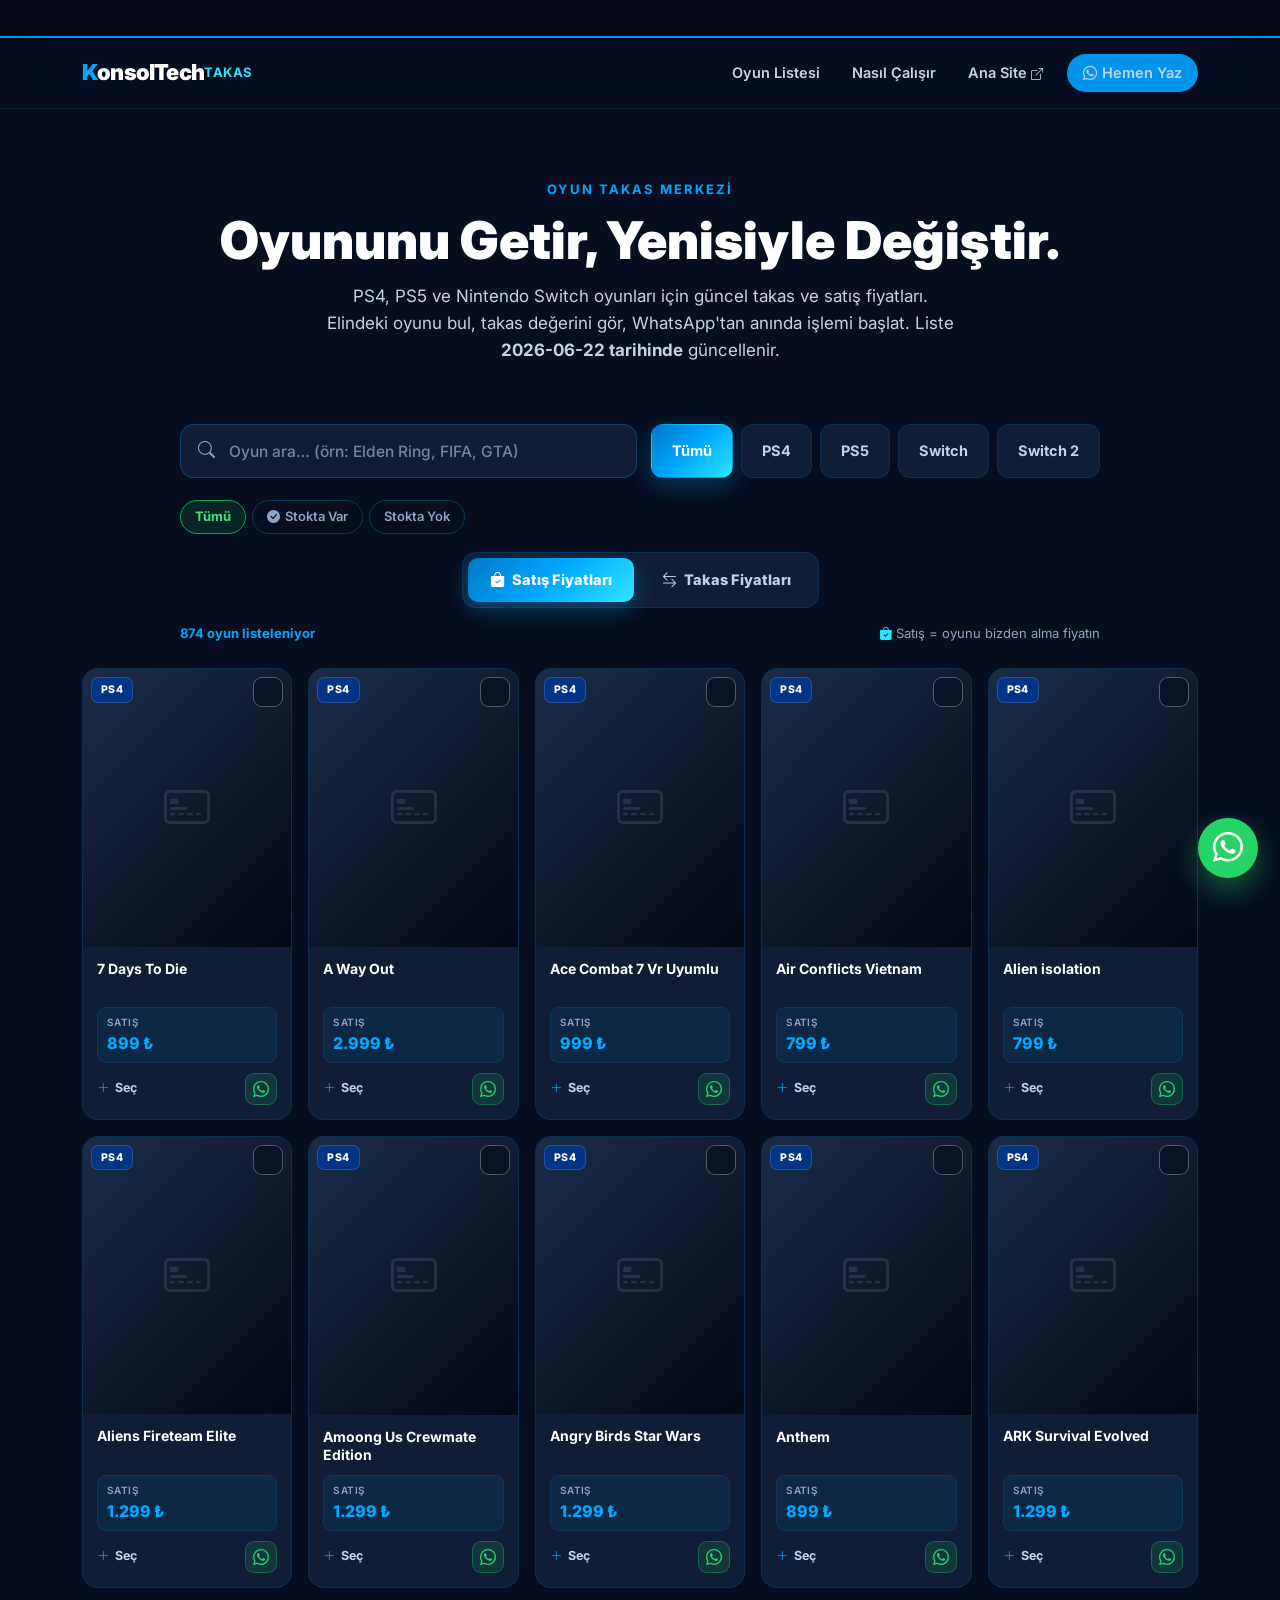
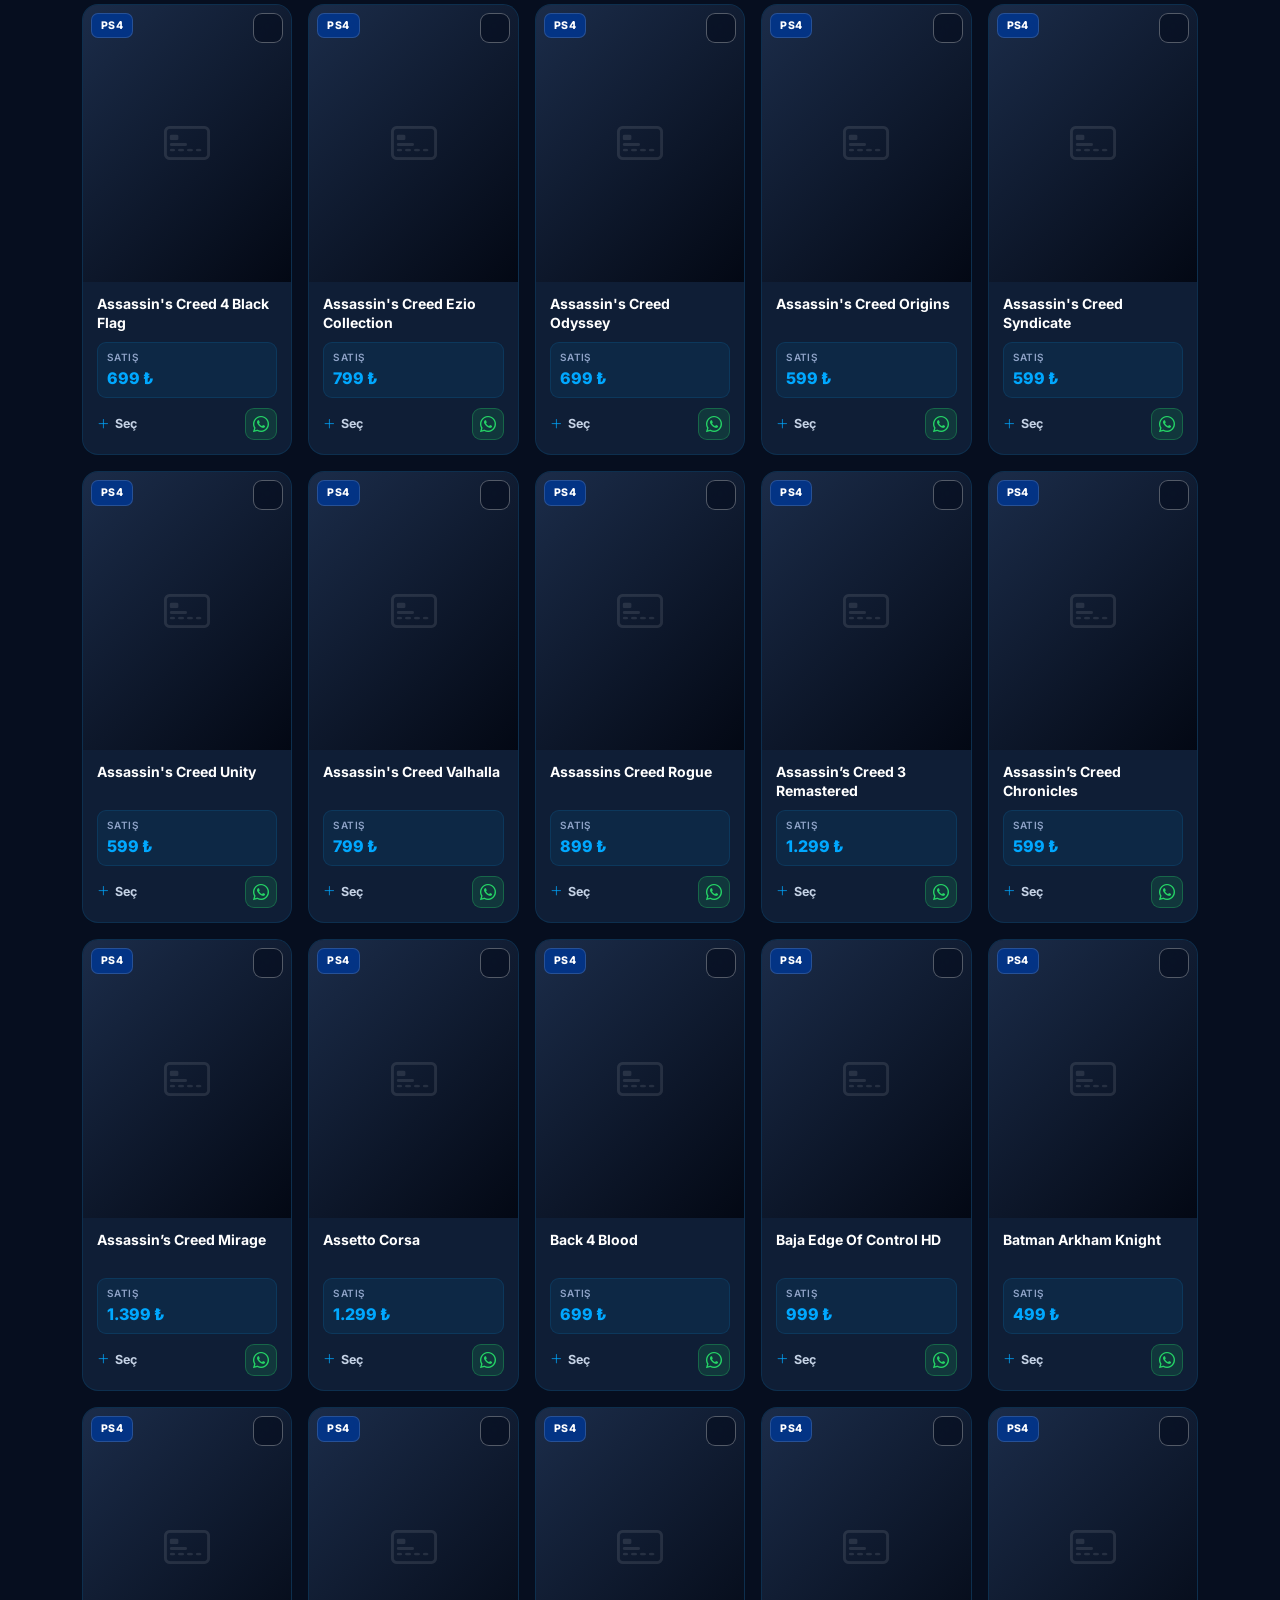
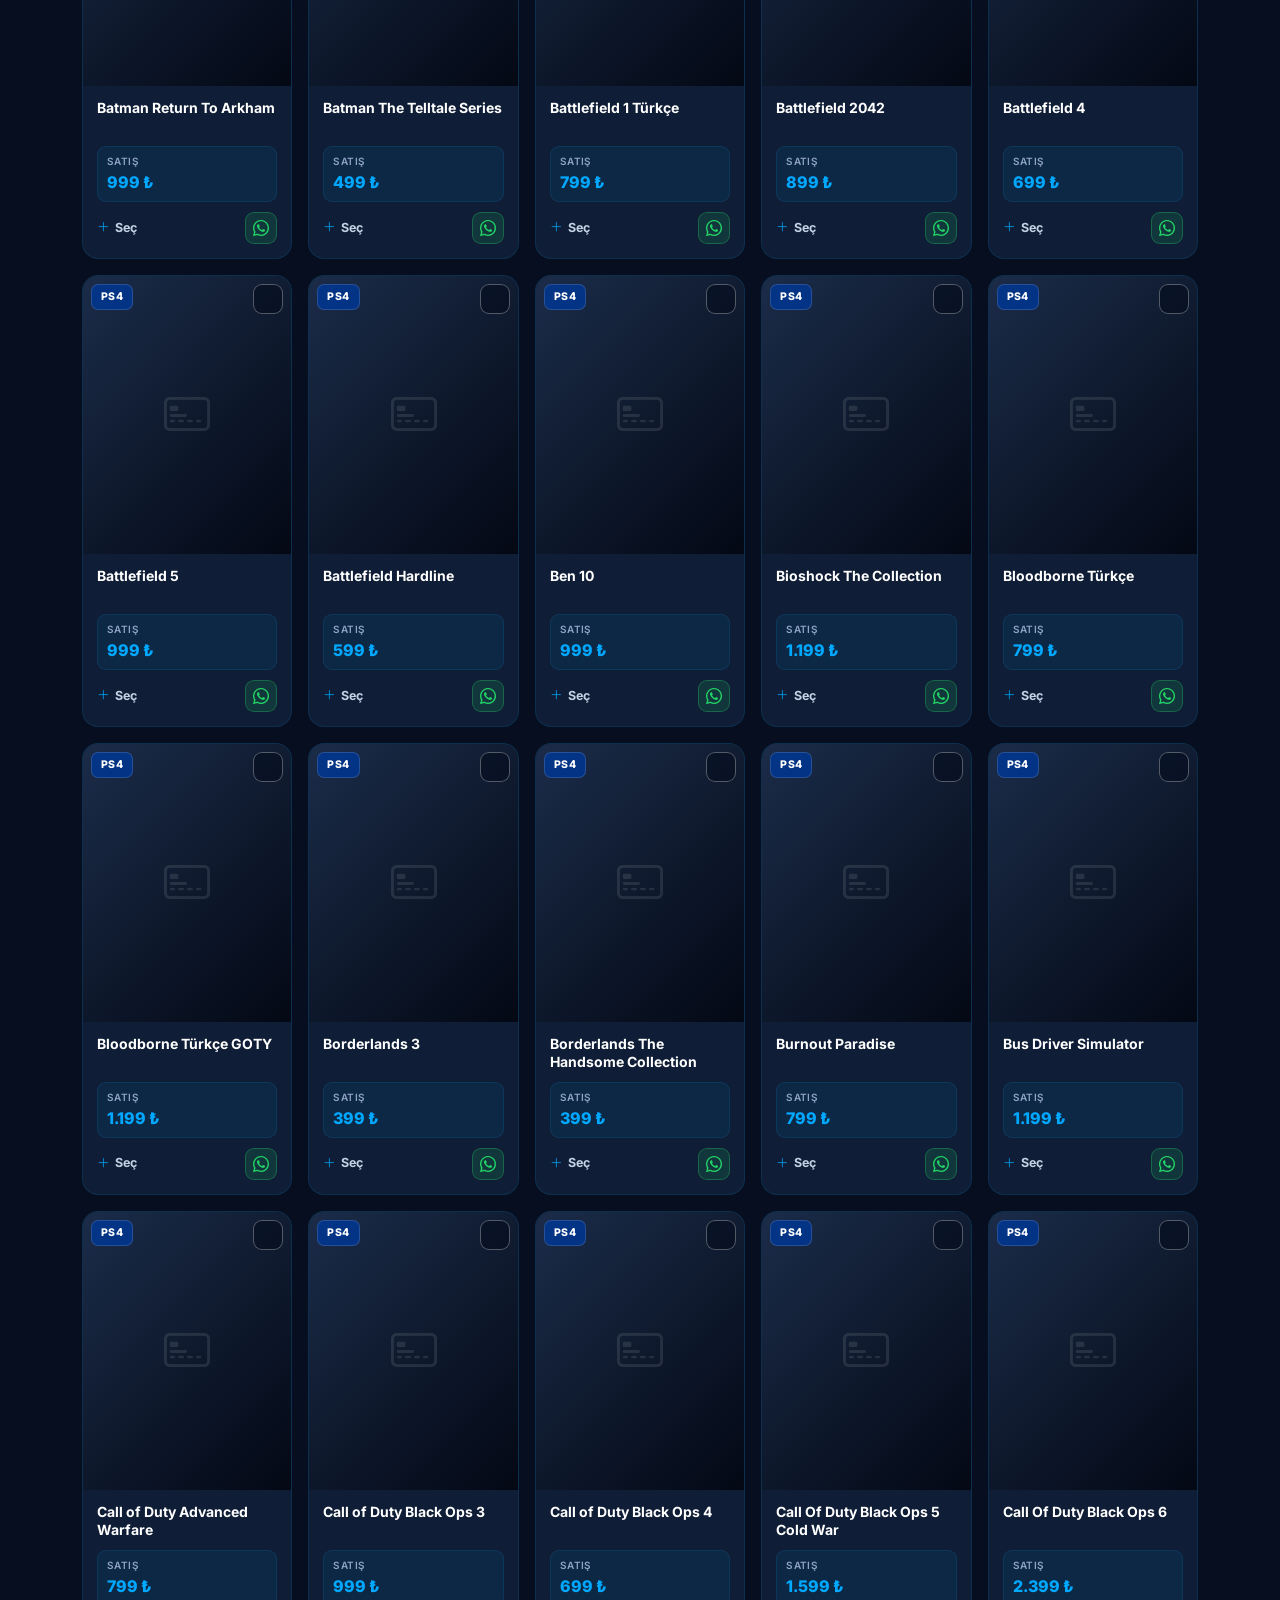
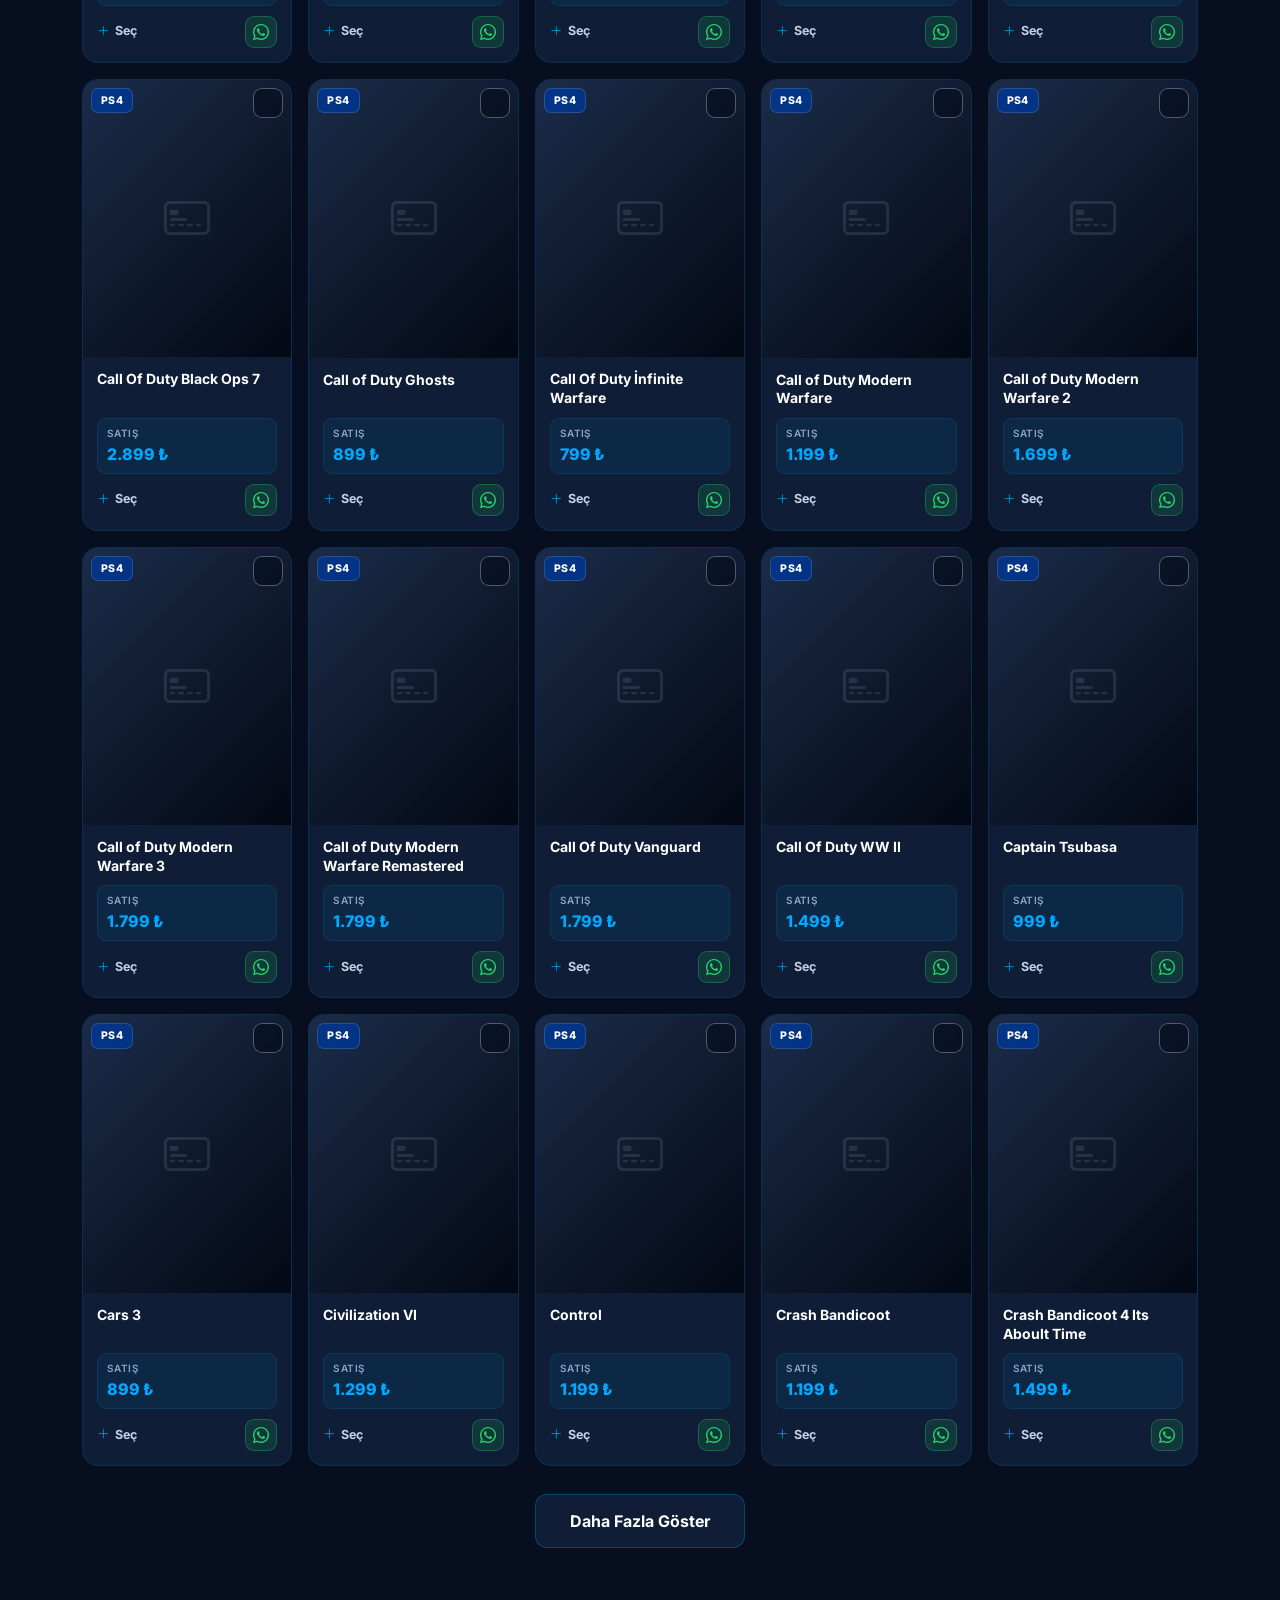
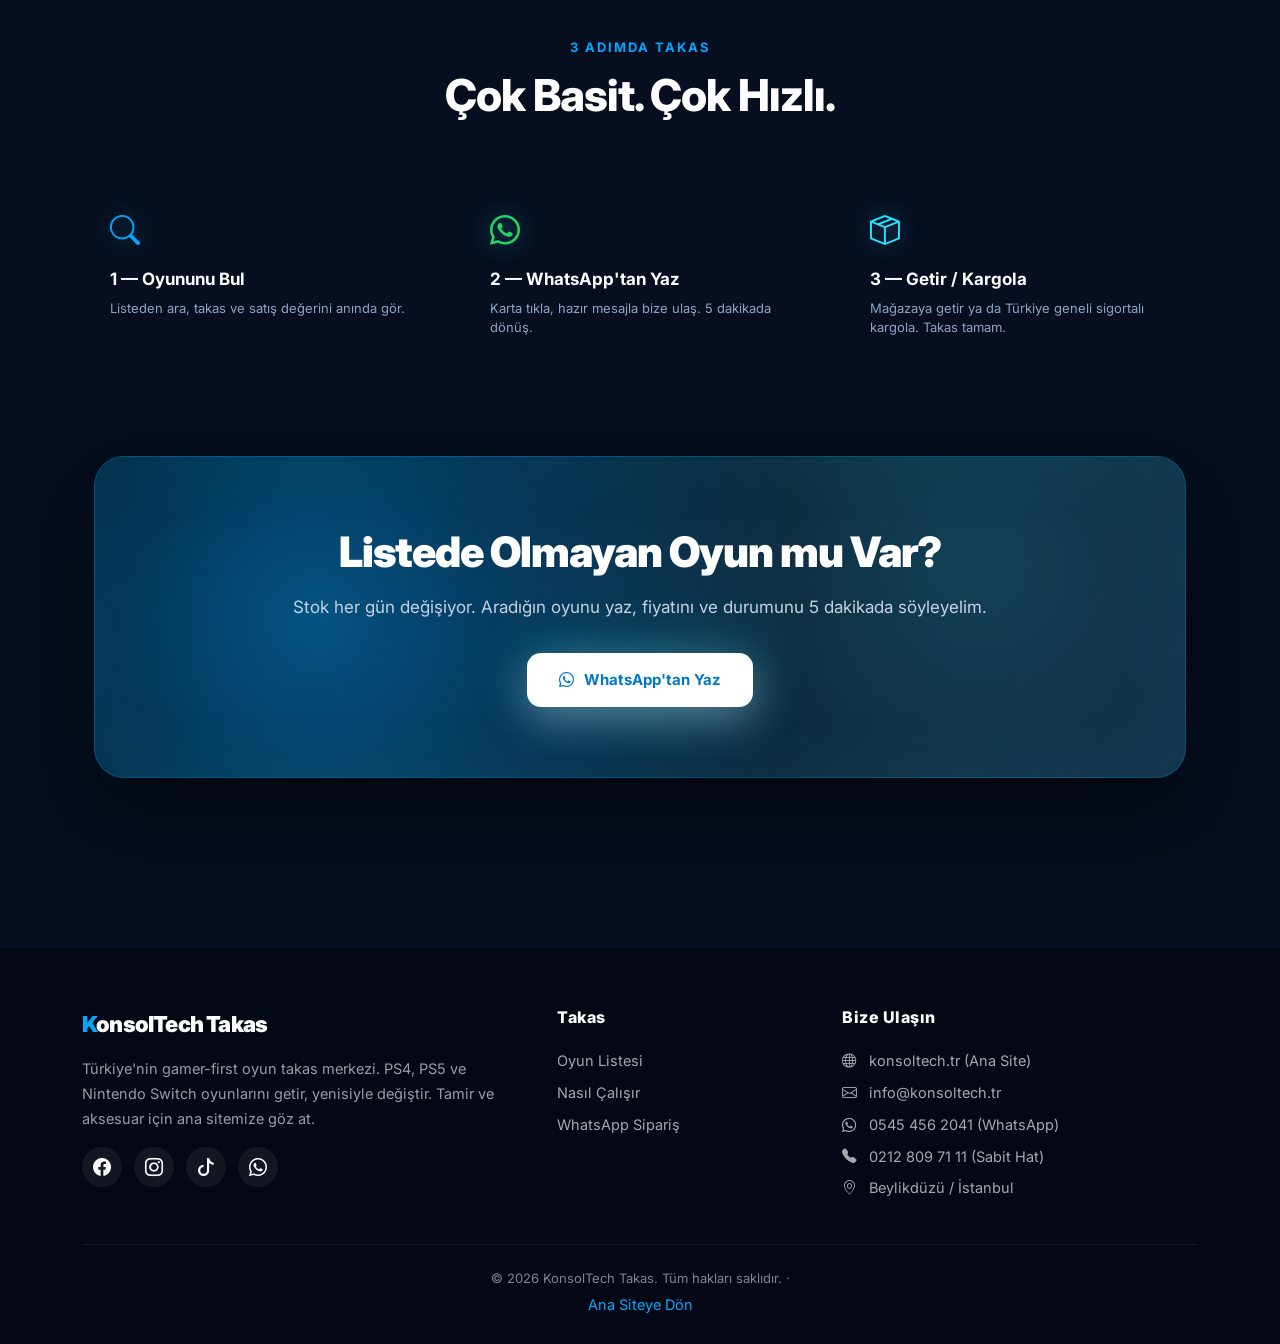
==== commit d4384639: "feat: TM stok filtresi + rozet Stokta Var / Stokta Yok filtre butonları eklendi (app.konsoltech.tr A" ====
--- a/index.html
+++ b/index.html
@@ -135,6 +135,11 @@
         <button class="kt-tab" data-platform="switch1">Switch</button>
         <button class="kt-tab" data-platform="switch2">Switch 2</button>
       </div>
+      <div class="kt-stok-tabs">
+        <button class="kt-stok-btn is-active" data-stok="all">Tümü</button>
+        <button class="kt-stok-btn" data-stok="var"><i class="bi bi-check-circle-fill"></i> Stokta Var</button>
+        <button class="kt-stok-btn" data-stok="yok">Stokta Yok</button>
+      </div>
     </div>
 
     <!-- Fiyat Modu: Satış / Takas (aynı anda biri görünür) -->
@@ -271,6 +276,6 @@
 </a>
 
 <script src="https://cdn.jsdelivr.net/npm/bootstrap@5.3.2/dist/js/bootstrap.bundle.min.js"></script>
-<script src="app.js?v=14"></script>
+<script src="app.js?v=15"></script>
 </body>
 </html>
--- a/styles.css
+++ b/styles.css
@@ -2601,4 +2601,15 @@
 img, video { max-width: 100%; }
 
 /* TM canli stok rozeti (B2 - stoktaki oyun) */
-.kt-stok-badge{position:absolute;bottom:8px;left:8px;background:#16a34a;color:#fff;font-size:.7rem;font-weight:700;padding:2px 8px;border-radius:999px;box-shadow:0 1px 4px rgba(0,0,0,.2);z-index:2}
+.kt-stok-badge{position:absolute;bottom:8px;right:8px;background:#16a34a;color:#fff;font-size:.7rem;font-weight:700;padding:2px 8px;border-radius:999px;box-shadow:0 1px 4px rgba(0,0,0,.2);z-index:2}
+
+/* Stok filtre butonları */
+.kt-stok-tabs { display: flex; gap: 6px; flex-wrap: wrap; margin-top: 8px; }
+.kt-stok-btn {
+  background: transparent; border: 1px solid var(--kt-border-hi);
+  color: var(--kt-muted); font-size: 13px; font-weight: 600;
+  padding: 6px 14px; border-radius: 20px; cursor: pointer;
+  transition: all .15s; display: inline-flex; align-items: center; gap: 5px;
+}
+.kt-stok-btn:hover { border-color: #16a34a; color: #4ade80; }
+.kt-stok-btn.is-active { background: rgba(22,163,74,.15); border-color: #16a34a; color: #4ade80; font-weight: 700; }
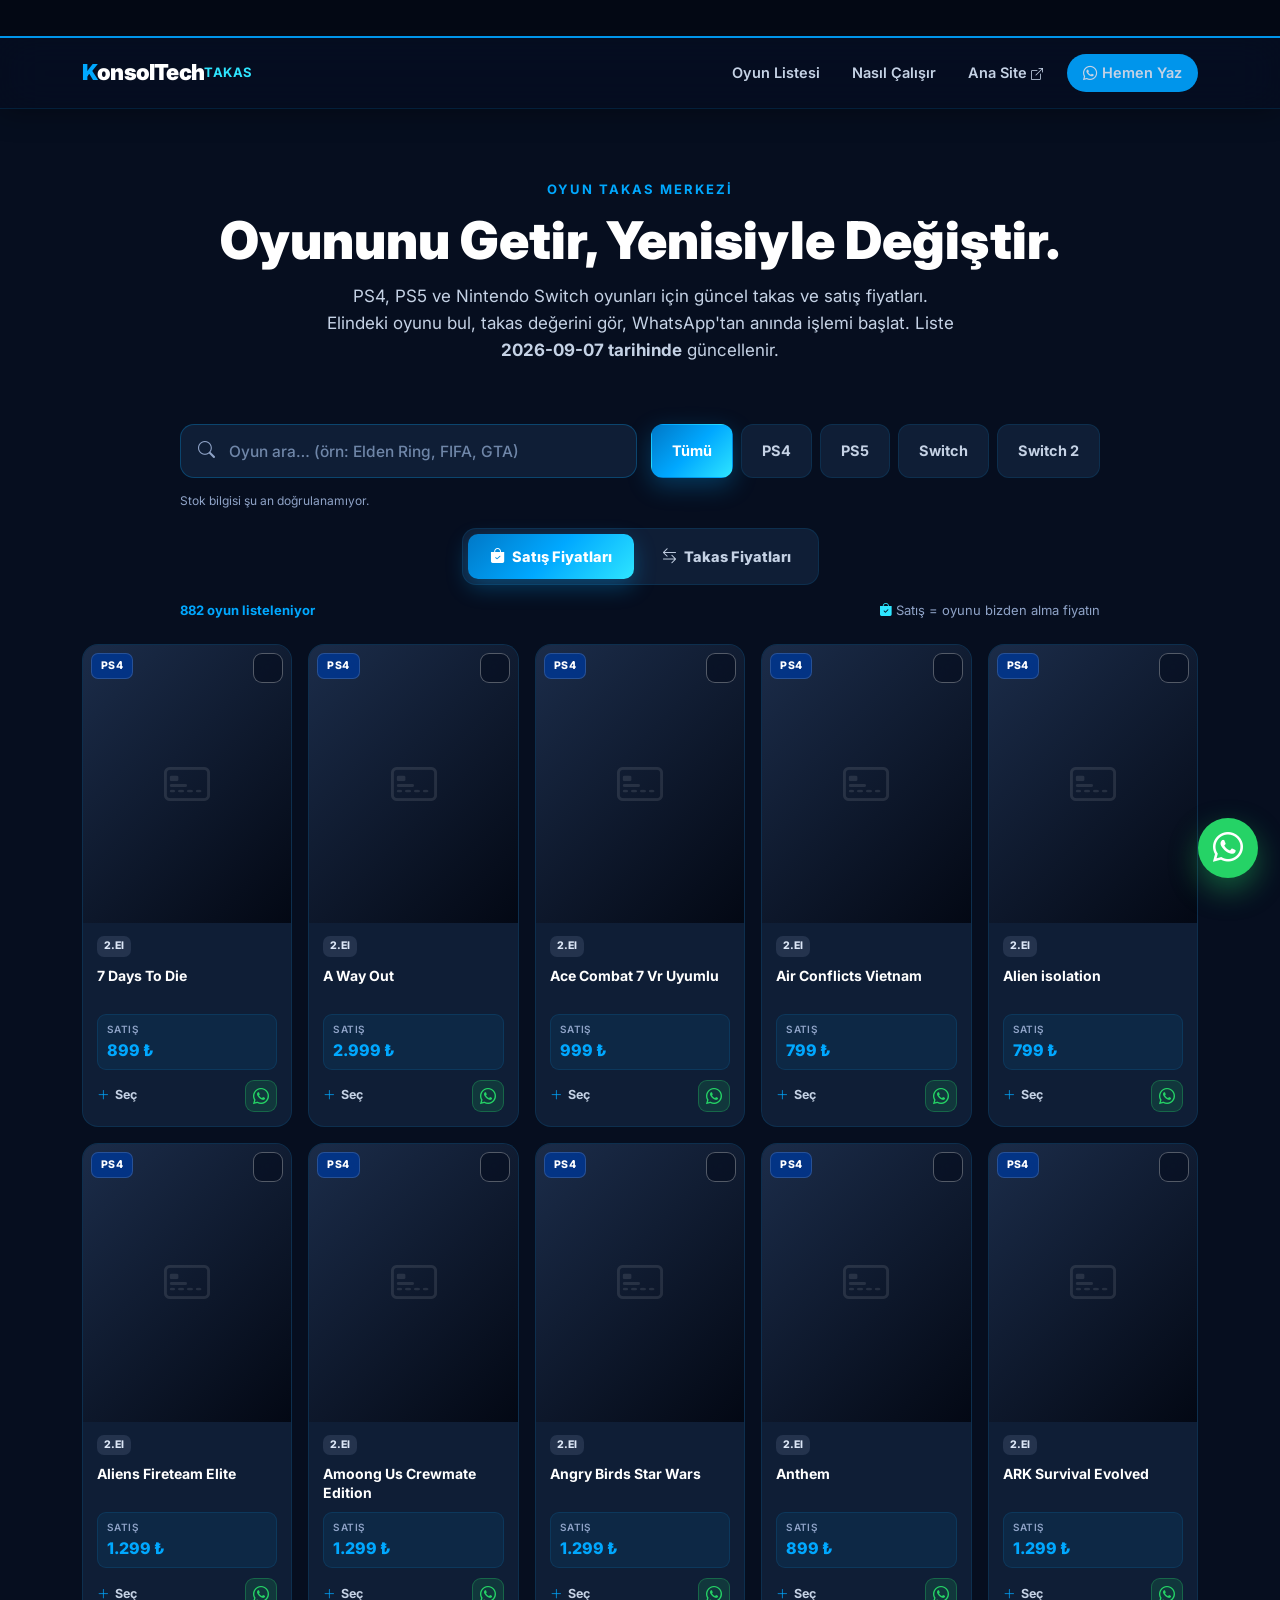
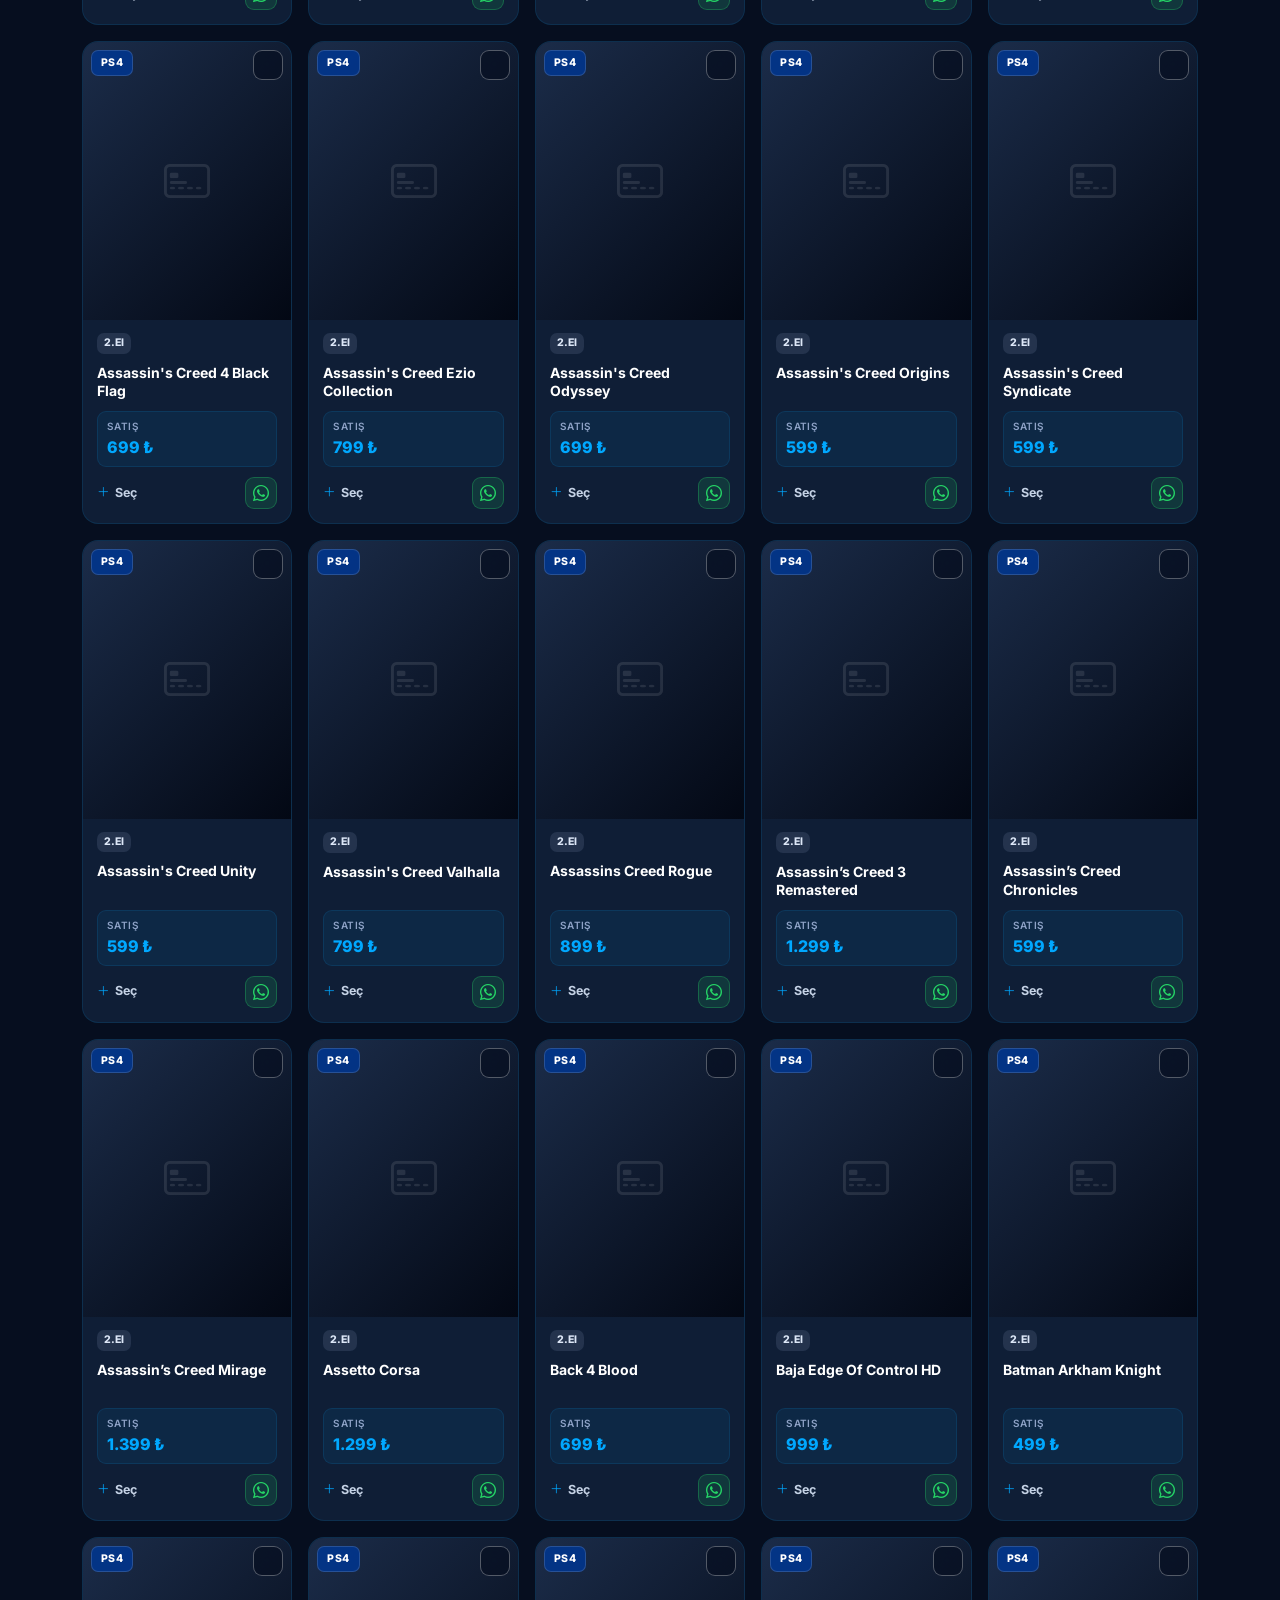
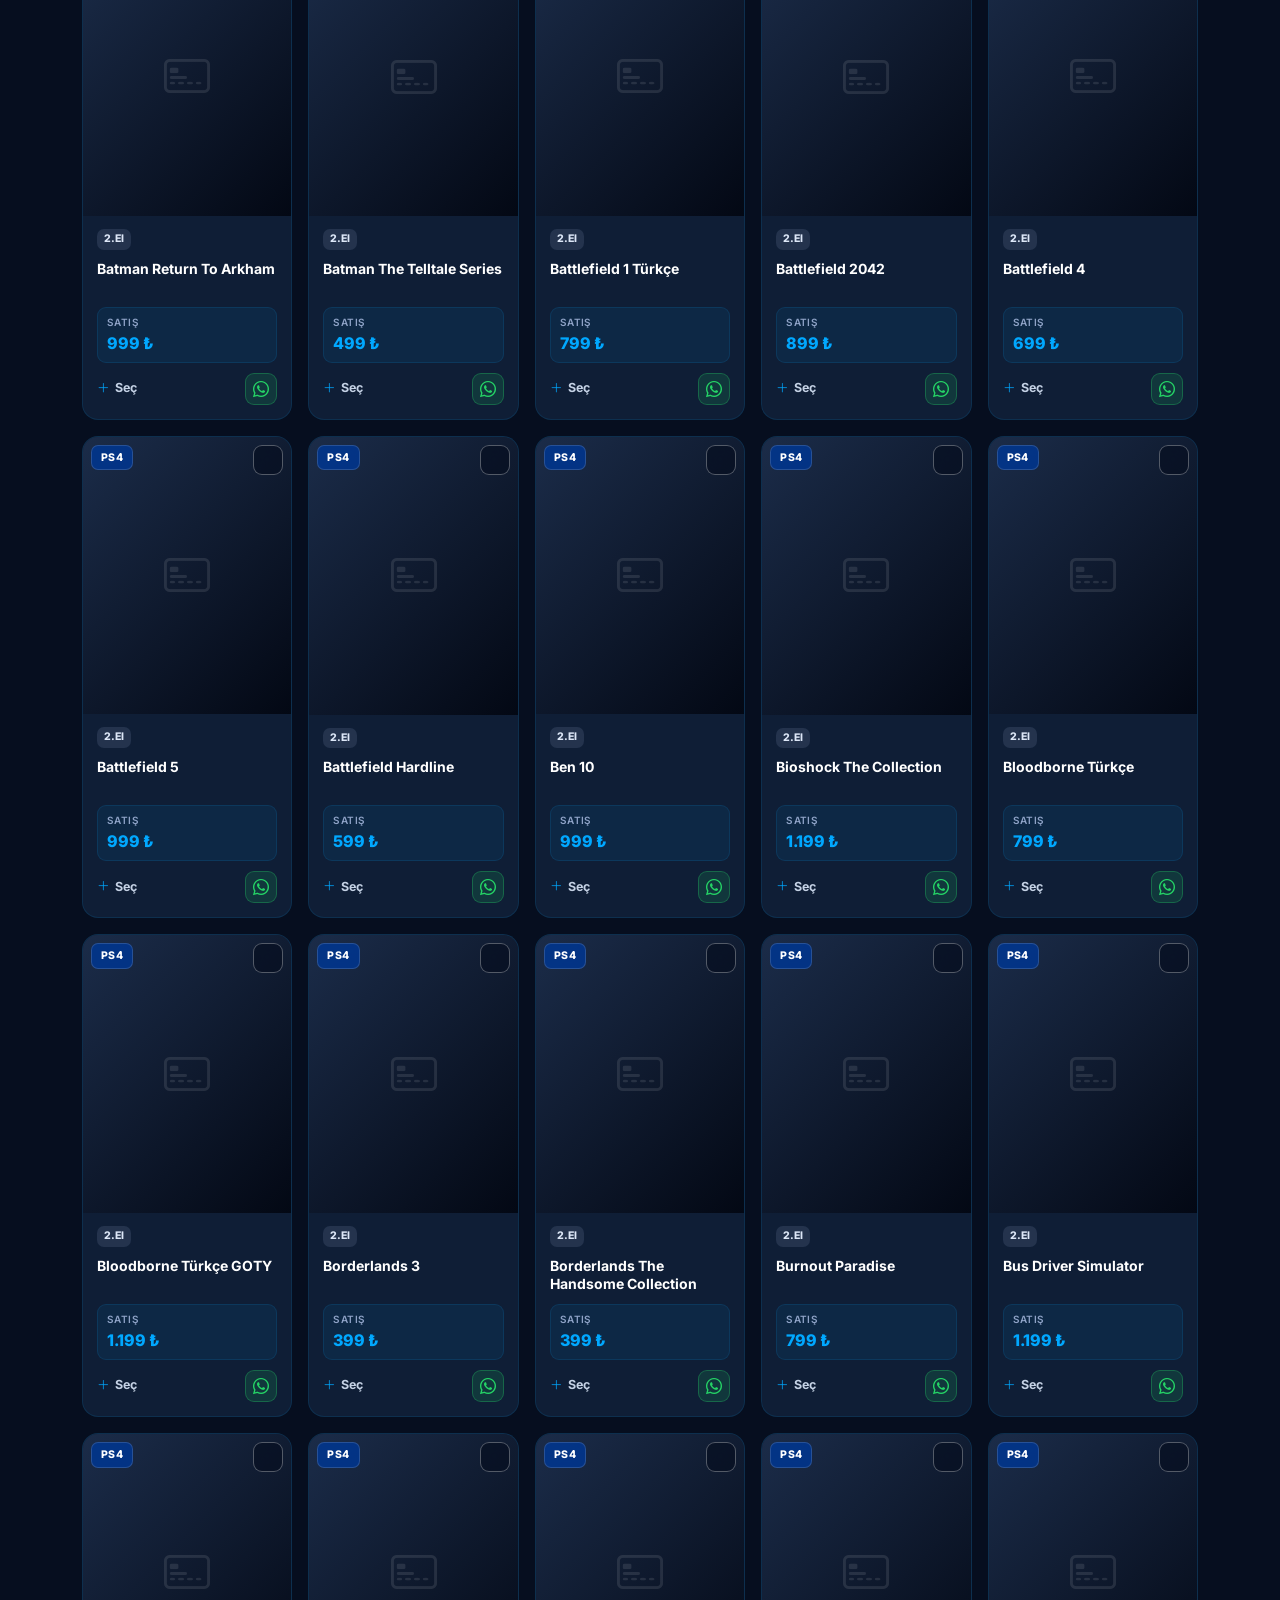
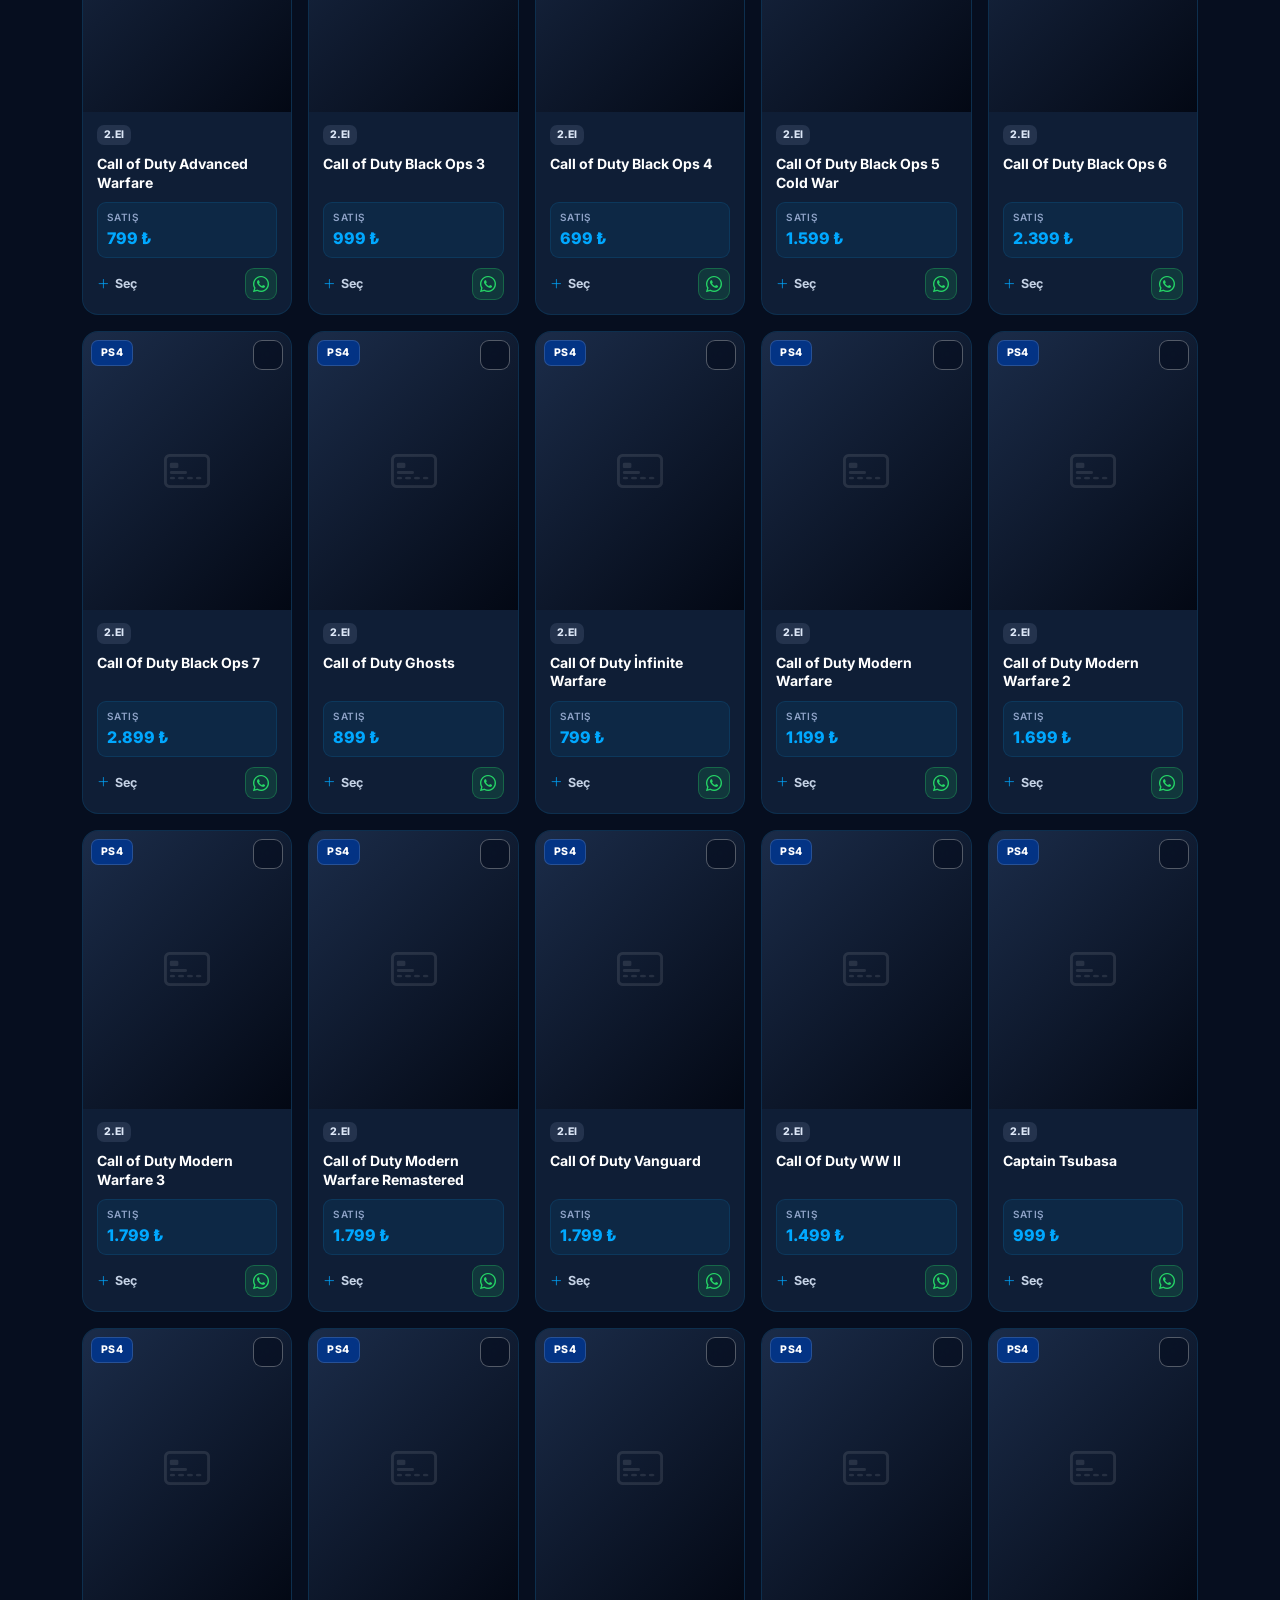
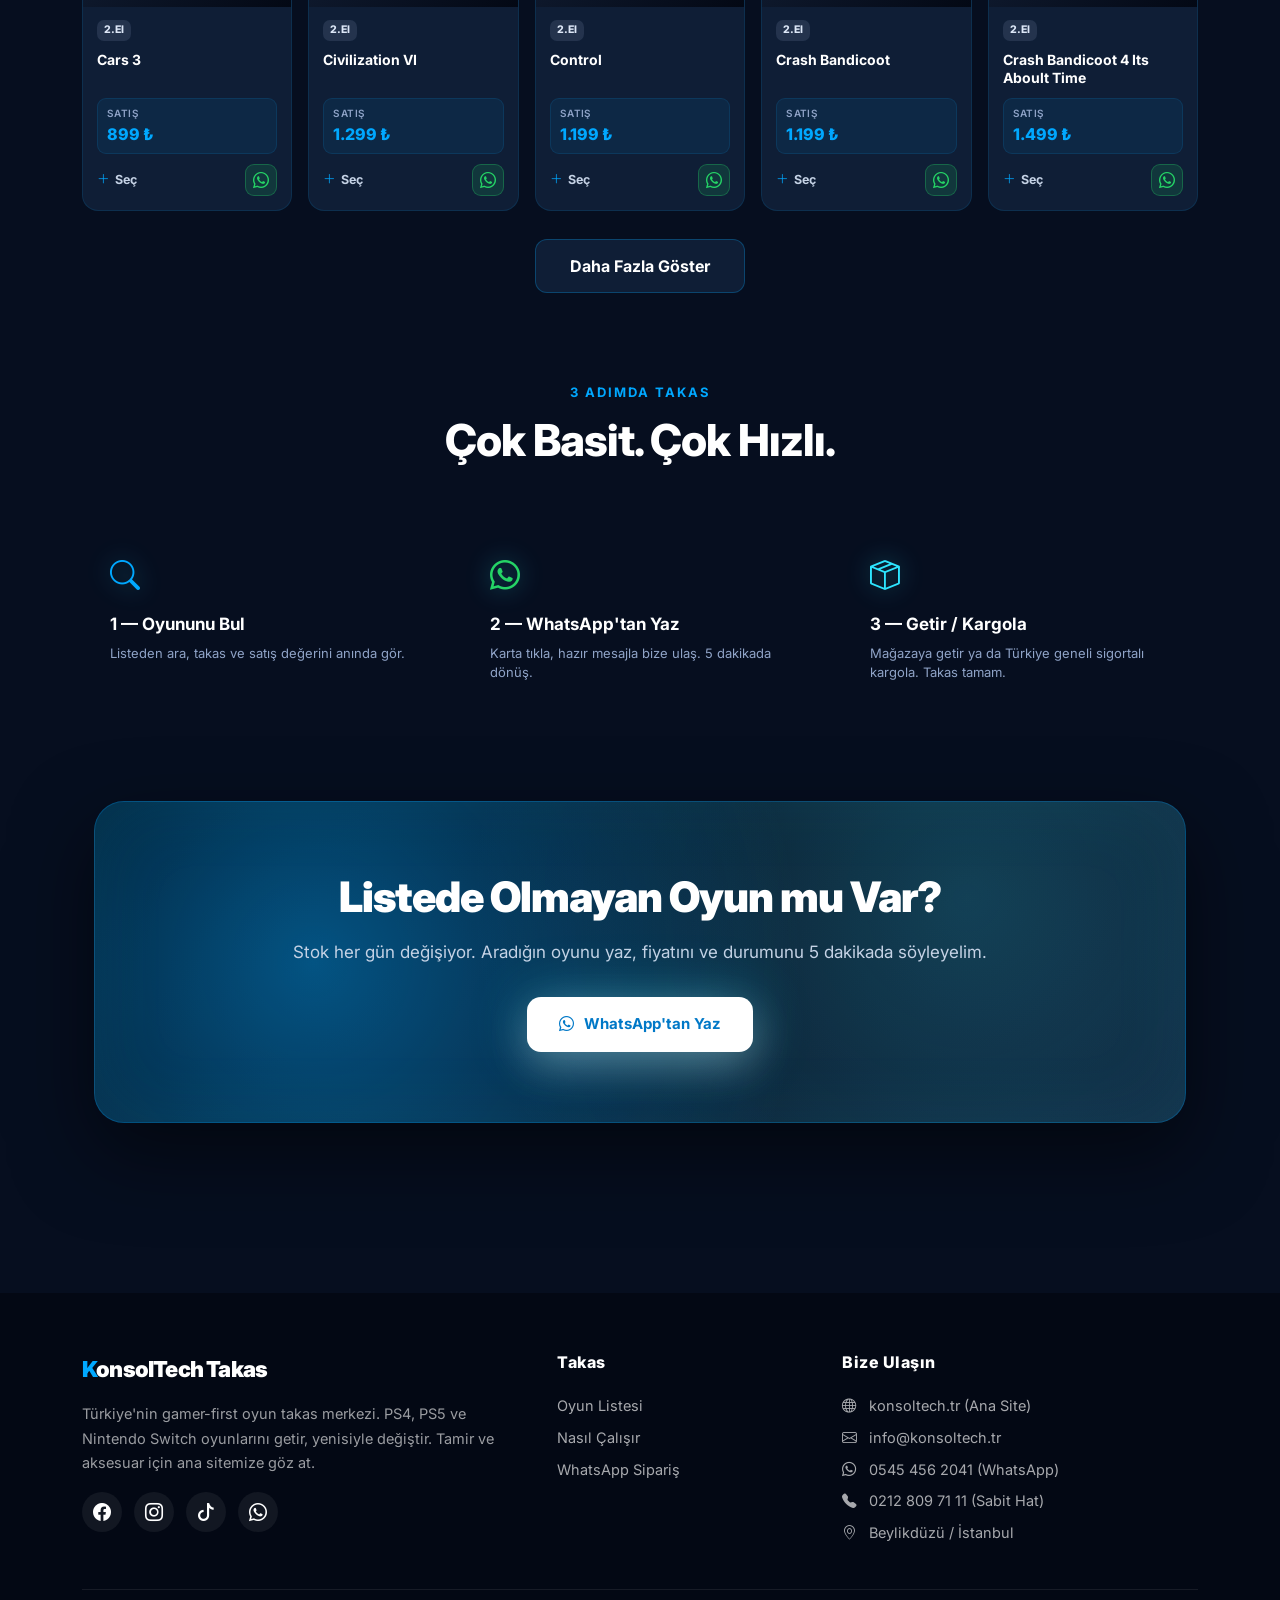
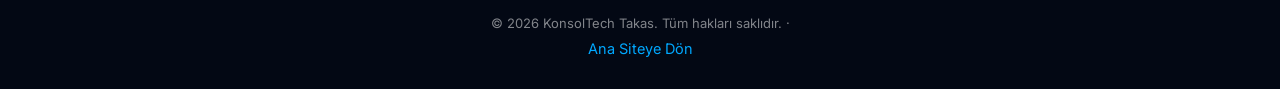
==== commit 3dda1a1a: "Fix condition-aware stock prices and trade-in selections" ====
--- a/index.html
+++ b/index.html
@@ -76,7 +76,7 @@
 }
 </script>
 
-<link rel="stylesheet" href="styles.css?v=10">
+<link rel="stylesheet" href="styles.css?v=11">
 </head>
 
 <body>
@@ -135,11 +135,12 @@
         <button class="kt-tab" data-platform="switch1">Switch</button>
         <button class="kt-tab" data-platform="switch2">Switch 2</button>
       </div>
-      <div class="kt-stok-tabs">
+      <div class="kt-stok-tabs" id="ktStokTabs" hidden>
         <button class="kt-stok-btn is-active" data-stok="all">Tümü</button>
         <button class="kt-stok-btn" data-stok="var"><i class="bi bi-check-circle-fill"></i> Stokta Var</button>
         <button class="kt-stok-btn" data-stok="yok">Stokta Yok</button>
       </div>
+      <span class="kt-stok-status" id="ktStokStatus" role="status">Stok bilgisi kontrol ediliyor…</span>
     </div>
 
     <!-- Fiyat Modu: Satış / Takas (aynı anda biri görünür) -->
@@ -276,6 +277,6 @@
 </a>
 
 <script src="https://cdn.jsdelivr.net/npm/bootstrap@5.3.2/dist/js/bootstrap.bundle.min.js"></script>
-<script src="app.js?v=15"></script>
+<script src="app.js?v=16"></script>
 </body>
 </html>
--- a/styles.css
+++ b/styles.css
@@ -2601,7 +2601,23 @@
 img, video { max-width: 100%; }
 
 /* TM canli stok rozeti (B2 - stoktaki oyun) */
-.kt-stok-badge{position:absolute;bottom:8px;right:8px;background:#16a34a;color:#fff;font-size:.7rem;font-weight:700;padding:2px 8px;border-radius:999px;box-shadow:0 1px 4px rgba(0,0,0,.2);z-index:2}
+.kt-game-badges { display: flex; align-items: center; flex-wrap: wrap; gap: 5px; }
+.kt-condition-badge, .kt-stok-badge {
+  display: inline-flex; align-items: center;
+  font-size: 10.5px; font-weight: 800; line-height: 1.4;
+  padding: 3px 7px; border-radius: 7px;
+}
+.kt-condition-2el { color: #dde7f7; background: rgba(143,163,199,.16); }
+.kt-condition-sifir { color: #a5f3fc; background: rgba(46,229,255,.13); }
+.kt-stok-badge { background: #166534; color: #fff; }
+.kt-stok-status { color: var(--kt-muted); font-size: 12px; }
+.kt-bulk-net.is-unknown b { color: var(--kt-muted); }
+.kt-bulk-totals { flex-wrap: wrap; }
+
+/* Bileşen display kuralları hidden durumunu geçersiz kılmasın. */
+.kt-stok-tabs[hidden], .kt-stok-status[hidden], .kt-game-grid[hidden],
+.kt-empty[hidden], .kt-loadmore[hidden], .kt-search-clear[hidden],
+.kt-bulkbar[hidden], .kt-bulk-net[hidden] { display: none !important; }
 
 /* Stok filtre butonları */
 .kt-stok-tabs { display: flex; gap: 6px; flex-wrap: wrap; margin-top: 8px; }
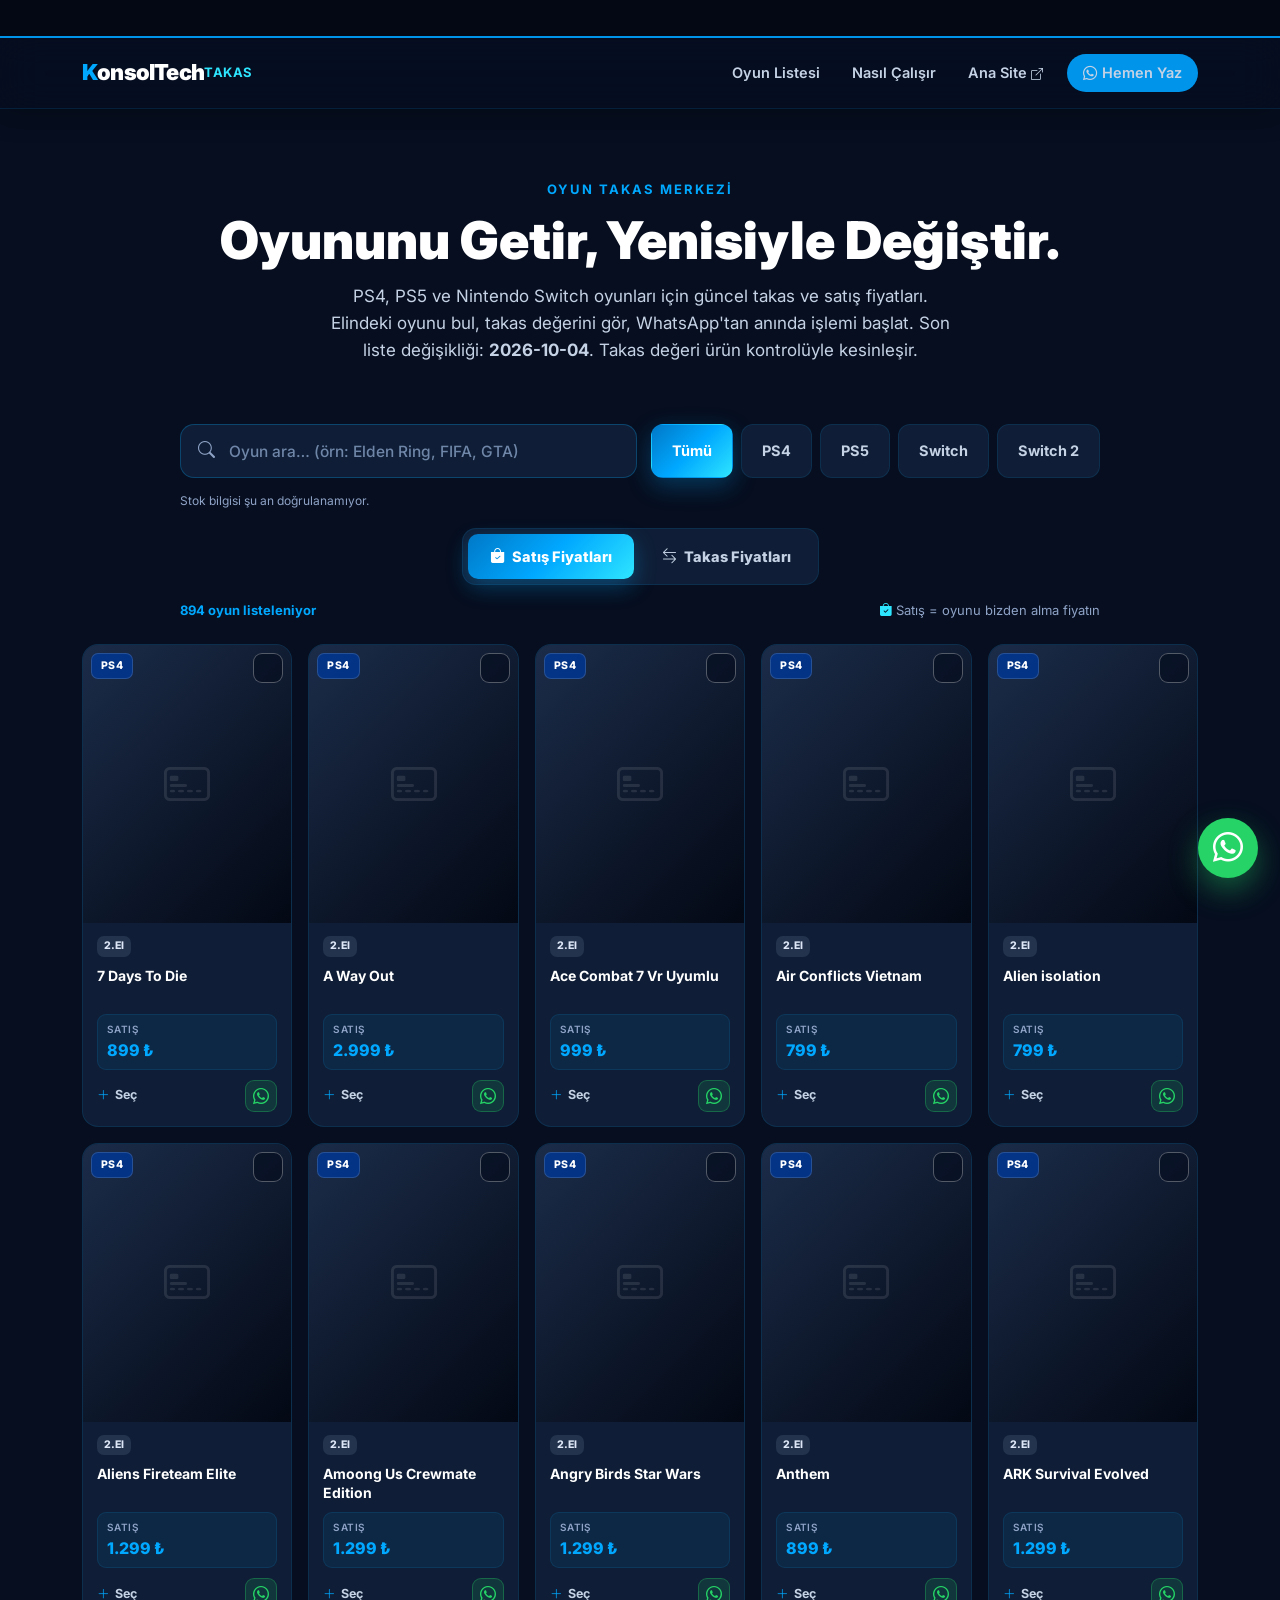
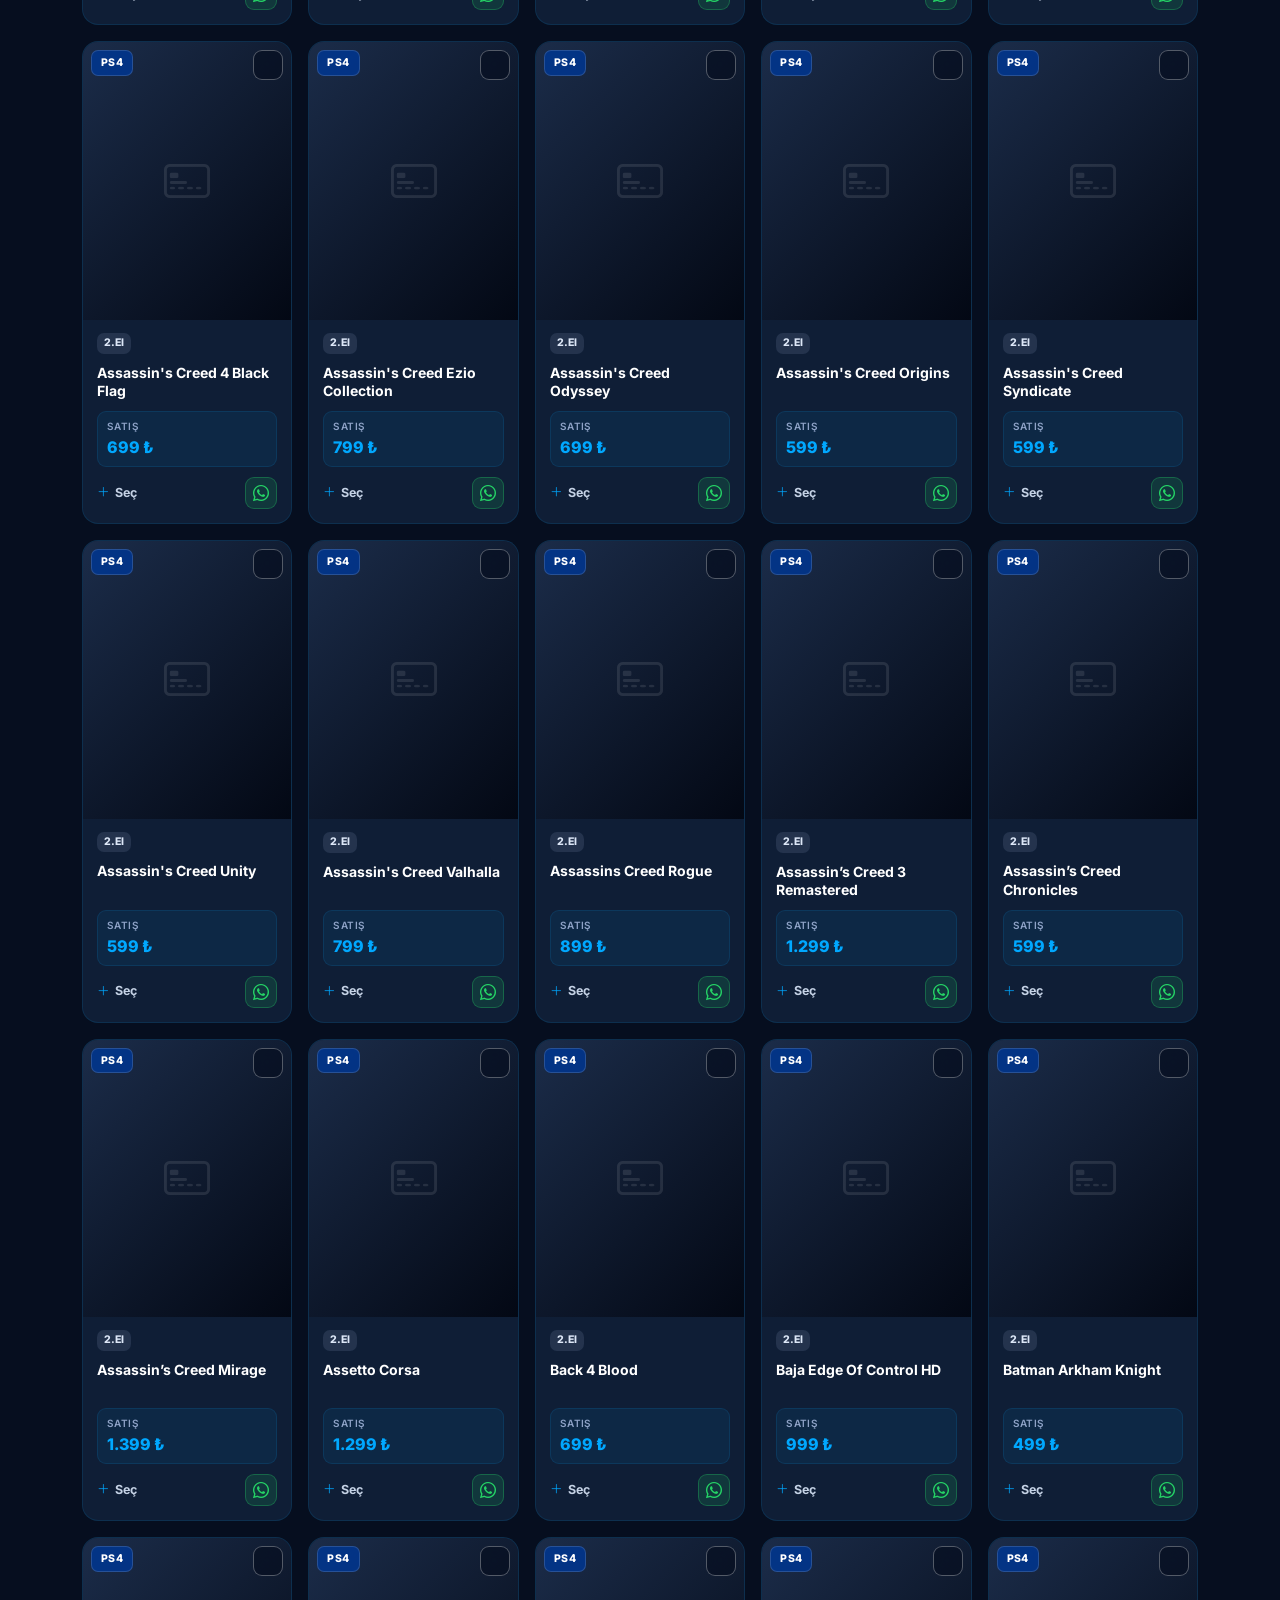
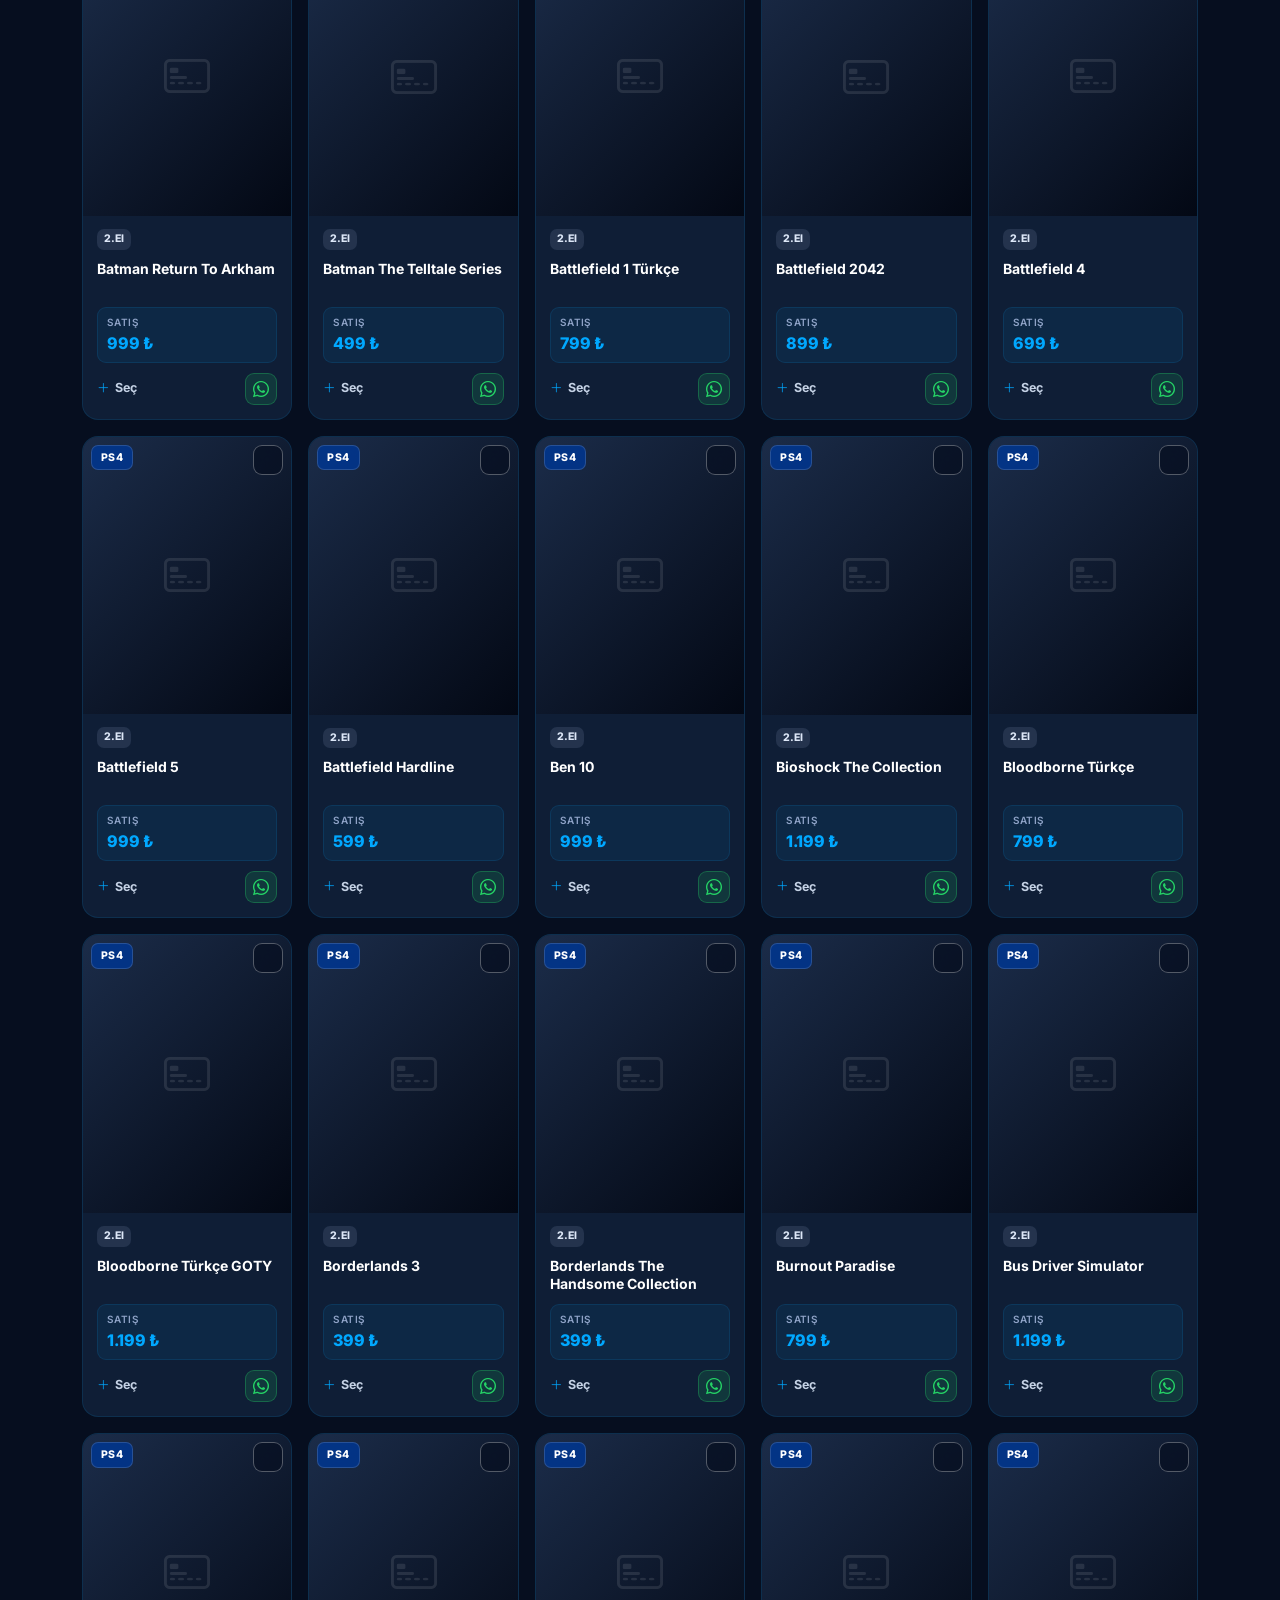
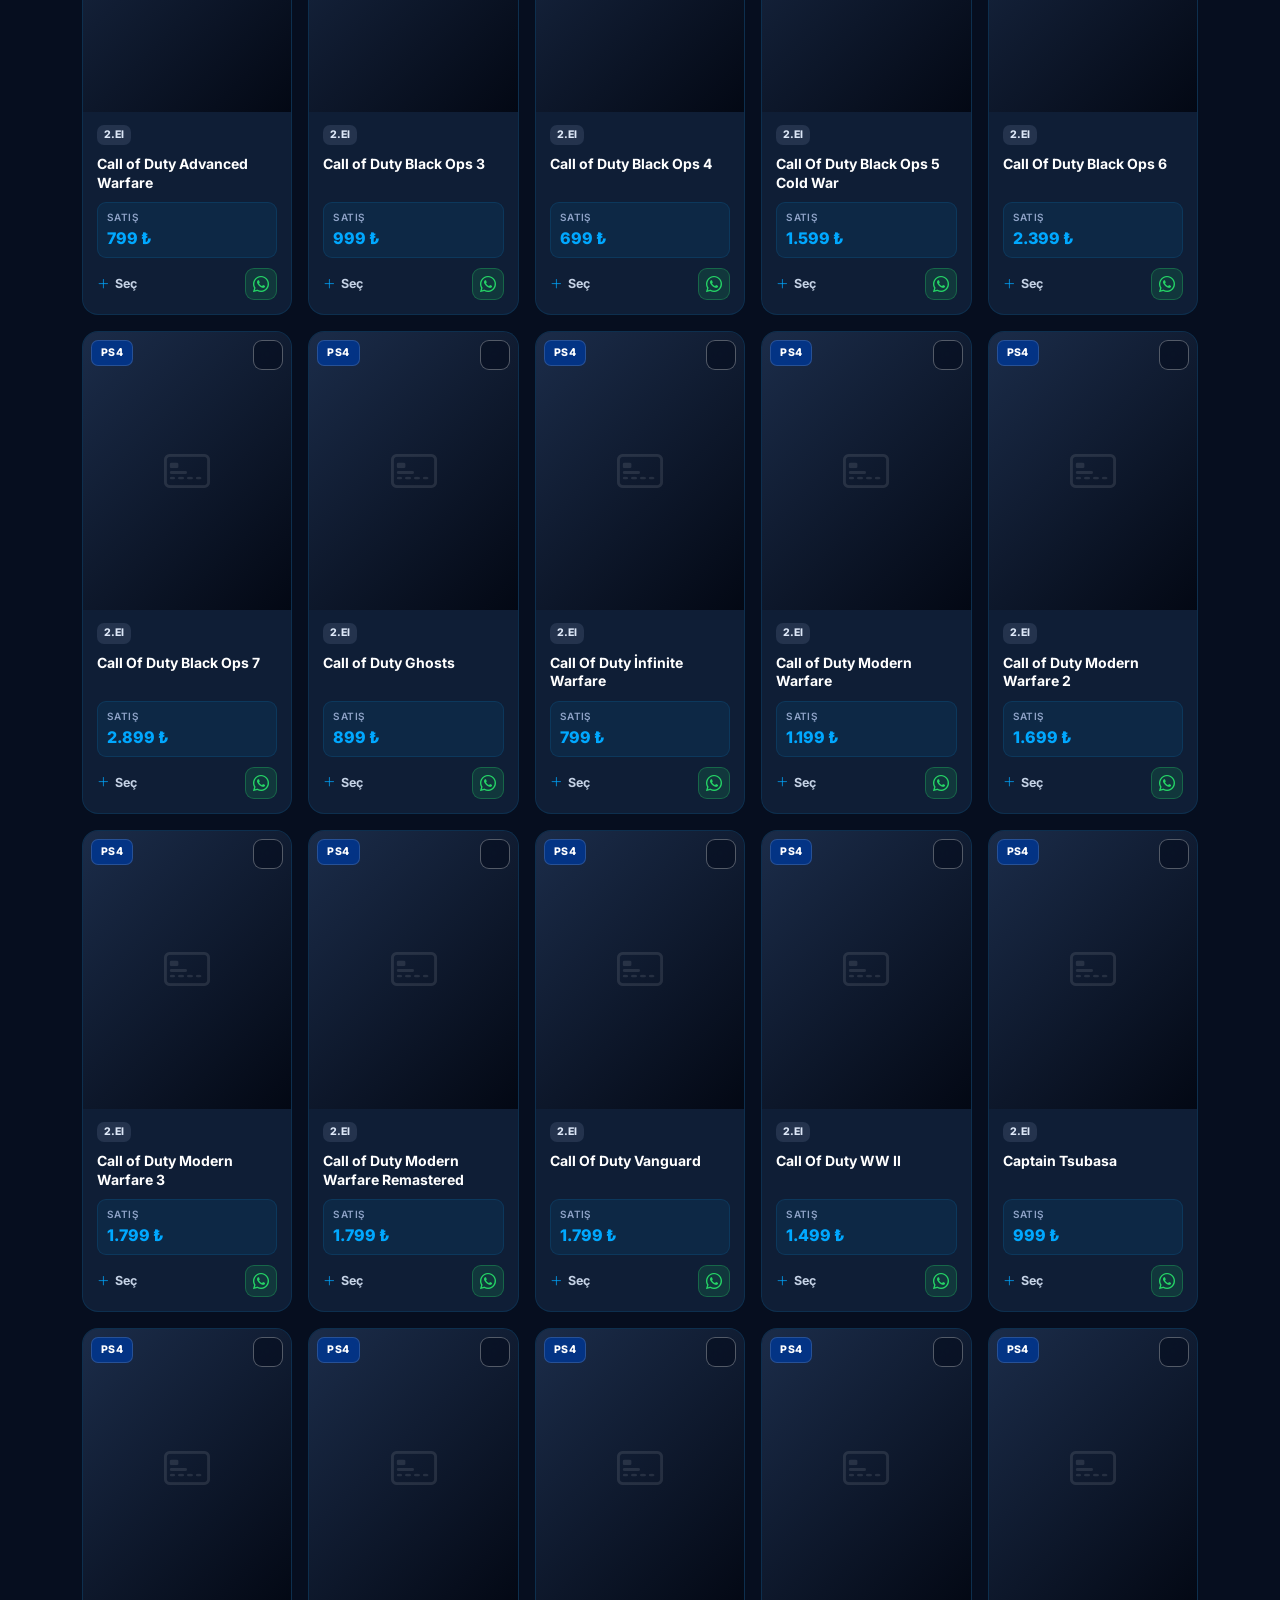
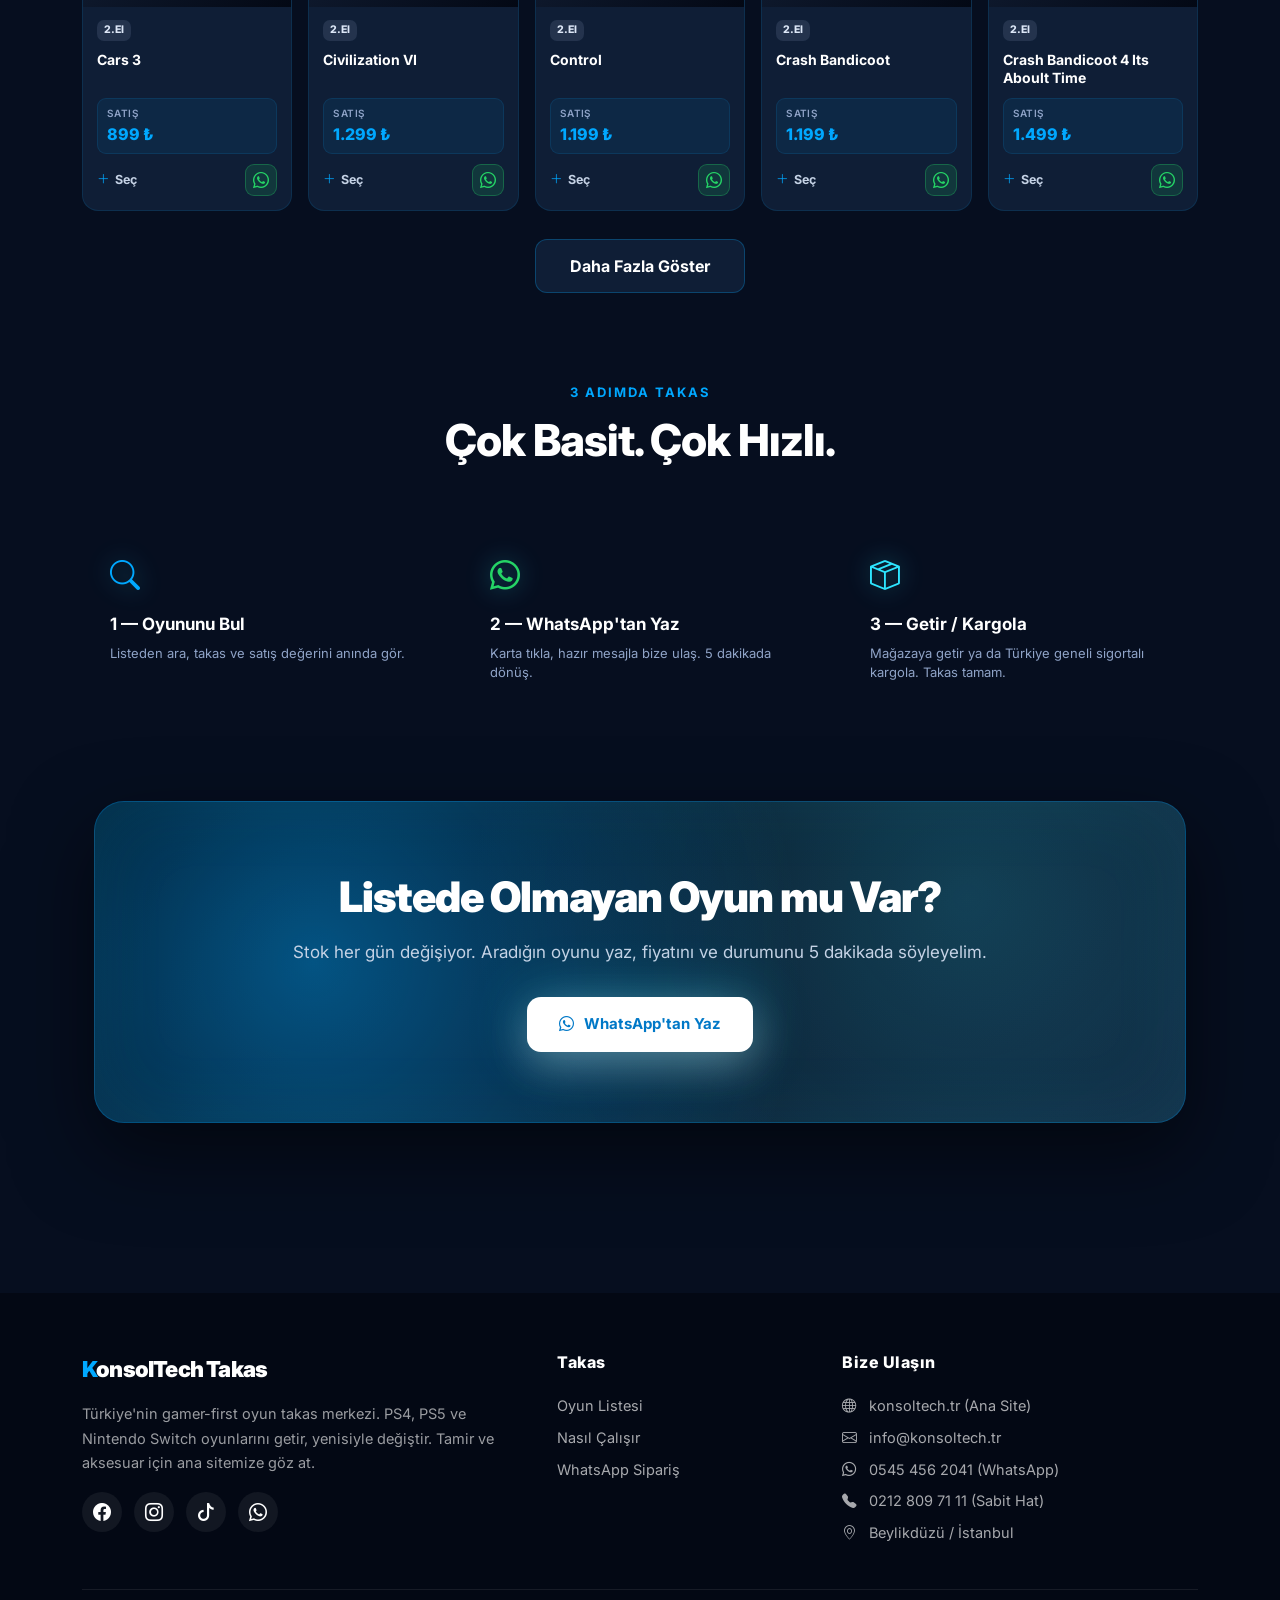
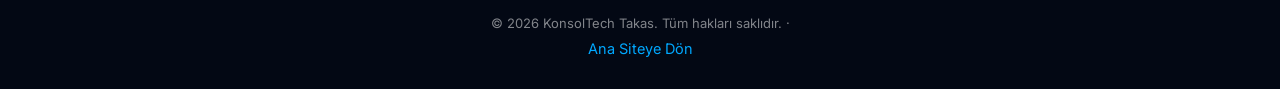
==== commit 118ebeb1: "Fix trade price matching and stock catalogue gaps; add reliable market audit" ====
--- a/index.html
+++ b/index.html
@@ -5,7 +5,7 @@
 <meta name="viewport" content="width=device-width, initial-scale=1.0">
 
 <title>Oyun Takas Merkezi | PS4 · PS5 · Switch Takas & Fiyat Listesi - KonsolTech</title>
-<meta name="description" content="PS4, PS5, Nintendo Switch ve Switch 2 oyunları için güncel takas ve satış fiyatları. 870+ oyun, canlı arama, haftalık güncel liste. Oyununu getir, yenisiyle değiştir.">
+<meta name="description" content="PS4, PS5, Nintendo Switch ve Switch 2 oyunları için güncel takas ve satış fiyatları. 870+ oyun, canlı arama, stok bağlantılı fiyat listesi. Oyununu getir, yenisiyle değiştir.">
 <meta name="keywords" content="oyun takas, ps5 oyun takas, ps4 oyun takas, switch oyun takas, oyun fiyat listesi, ikinci el oyun, oyun değişimi, konsoltech takas, oyun takas hesaplama">
 <meta name="author" content="KonsolTech - Yunus Emre Alakaz">
 <meta name="robots" content="index, follow, max-image-preview:large">
@@ -87,7 +87,7 @@
     <span><b>★</b> Oyununu Getir — Yenisiyle Değiştir</span>
     <span><b>•</b> 870+ Oyun Güncel Fiyat Listesi</span>
     <span><b>•</b> PS4 · PS5 · Switch · Switch 2</span>
-    <span><b>•</b> Haftalık Güncel Takas Değerleri</span>
+    <span><b>•</b> Takas Değerini Anında Gör</span>
     <span><b>•</b> Şeffaf Fiyat, Anında Hesap</span>
     <span><b>★</b> Gamer'a Gamer Hizmeti</span>
     <span><b>•</b> Türkiye Geneli Sigortalı Kargo</span>
@@ -118,7 +118,7 @@
     <div class="kt-section-title">
       <div class="eyebrow">Oyun Takas Merkezi</div>
       <h1 style="font-size:clamp(30px,5vw,52px);font-weight:900;line-height:1.1;margin-bottom:14px;">Oyununu Getir, <span class="grad">Yenisiyle Değiştir.</span></h1>
-      <p>PS4, PS5 ve Nintendo Switch oyunları için güncel takas ve satış fiyatları. Elindeki oyunu bul, takas değerini gör, WhatsApp'tan anında işlemi başlat. Liste <b id="ktUpdated">haftalık</b> güncellenir.</p>
+      <p>PS4, PS5 ve Nintendo Switch oyunları için güncel takas ve satış fiyatları. Elindeki oyunu bul, takas değerini gör, WhatsApp'tan anında işlemi başlat. Son liste değişikliği: <b id="ktUpdated">—</b>. Takas değeri ürün kontrolüyle kesinleşir.</p>
     </div>
 
     <!-- Arama + Filtre -->
